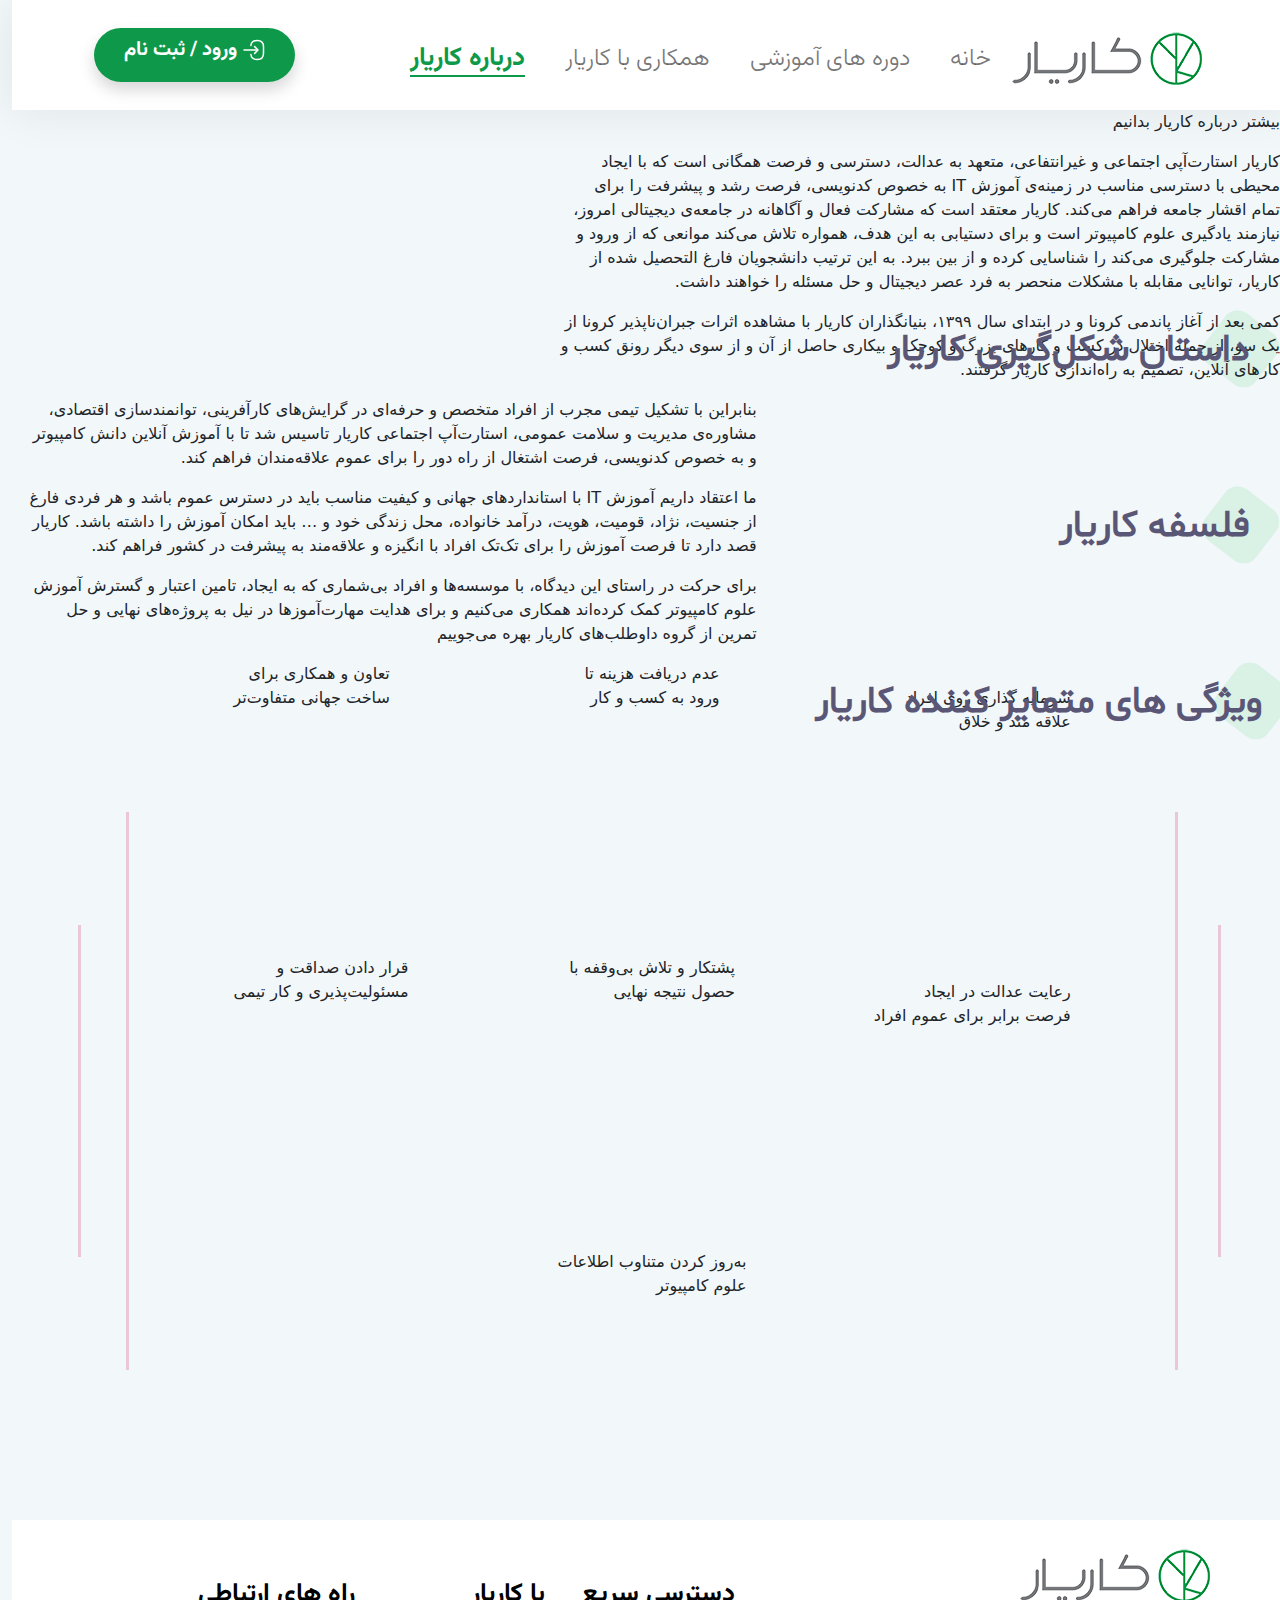
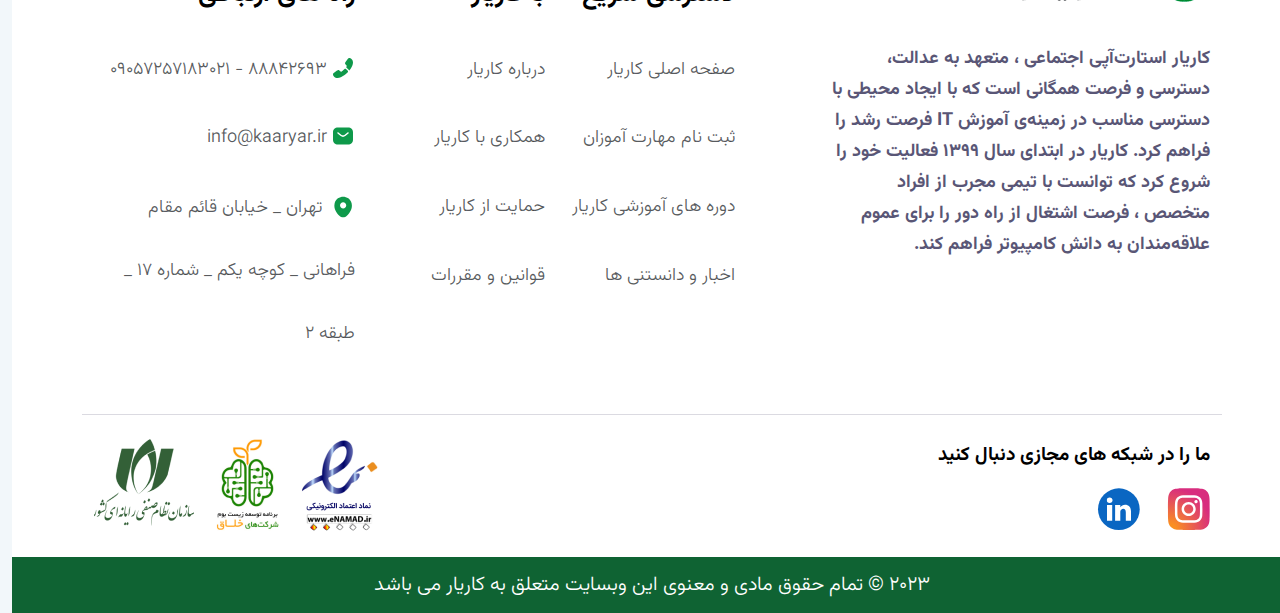
==== about.html @ 120eea83 "Add files via upload" ====
<!DOCTYPE html>
<html lang="fa">
<head>
    <meta charset="UTF-8">
    <meta http-equiv="X-UA-Compatible" content="IE=edge">
    <meta name="viewport" content="width=device-width, initial-scale=1.0">
    <title>مدرسه آنلاین کاریار</title>
    <link rel="shortcut icon" href="picture/logo-small.png" type="image/x-icon">
    <script src="js/bootstrap.bundle.min.js"></script>
    <link href="css/bootstrap.rtl.min.css" rel="stylesheet">
    <link href="css/style.css" rel="stylesheet">
    <link href="css/style3.css" rel="stylesheet">

    <link rel="stylesheet" href="https://fonts.googleapis.com/css?family=Open+Sans:300,400,700">
    <link rel="stylesheet" href="https://maxcdn.bootstrapcdn.com/font-awesome/4.7.0/css/font-awesome.min.css">
    <script src="https://code.jquery.com/jquery-3.5.1.min.js"></script>
    <script src="https://cdn.jsdelivr.net/npm/popper.js@1.16.0/dist/umd/popper.min.js"></script>
    <script src="https://stackpath.bootstrapcdn.com/bootstrap/4.5.0/js/bootstrap.min.js"></script>
</head>
<body>
<div class="container-fluid p-0">  

    <!-- ---------------------------navbar--------------------------- -->
    <div class="container-fluid header p-0 " style="background-color: #ffffff;">
        <div class="  col-12  d-flex justify-content-between NavPS ">
            <div class="col-lg-9 col-md-6 col-sm-5 col-5 d-flex align-items-center mt-lg-2 mt-md-0 "> 
                <nav class="navbar navbar-expand-lg">
                    <div class="container-fluid">
                        <button class="navbar-toggler" type="button" data-bs-toggle="collapse" data-bs-target="#navbarTogglerDemo03" aria-controls="navbarTogglerDemo03" aria-expanded="false" aria-label="Toggle navigation">
                            <span class="navbar-toggler-icon"></span>
                        </button>
                        <a class="navbar-brand" href="#">
                            <img class="headerLogo img-fluid ms-2 d-none d-lg-block" src="picture/logo.png" alt="">
                            <img class="headerLogo img-fluid ms-2 d-block d-lg-none" src="picture/logo-sm.png" alt="">
                        </a>
                        <div class="collapse navbar-collapse" id="navbarToggler">
                            <ul class="navbar-nav me-auto mb-2 mb-lg-0">
                                <li class="nav-item">
                                    <a class="nav-link notActiveHeader" aria-current="page" href="index.html">خانه</a>
                                </li>
                                <li class="nav-item">
                                    <a class="nav-link notActiveHeader" href="course.html">دوره های آموزشی</a>
                                </li>
                                <li class="nav-item">
                                    <a class="nav-link notActiveHeader">همکاری با کاریار</a>
                                </li>
                                <li class="nav-item">
                                    <a class="nav-link activeHeader" href="about.html">درباره کاریار</a>
                                </li>
                            </ul>
                        </div>
                    </div>
                </nav>
            </div>

            <div class="col-lg-3 col-md-5 col-sm-6 col-6 d-flex align-items-center justify-content-end me-0 pe-0 NavPE"> 
                <a href="signIn.html" role="button" class="btn btnGreen rounded-pill">
                    <svg width="24" height="24" viewBox="0 0 24 24" fill="none" xmlns="http://www.w3.org/2000/svg">
                    <path d="M8.89844 7.56023C9.20844 3.96023 11.0584 2.49023 15.1084 2.49023H15.2384C19.7084 2.49023 21.4984 4.28023 21.4984 8.75023V15.2702C21.4984 19.7402 19.7084 21.5302 15.2384 21.5302H15.1084C11.0884 21.5302 9.23844 20.0802 8.90844 16.5402" stroke="#ffffff" stroke-width="1.5" stroke-linecap="round" stroke-linejoin="round"/>
                    <path d="M2 12H14.88" stroke="#ffffff" stroke-width="1.5" stroke-linecap="round" stroke-linejoin="round"/>
                    <path d="M12.6484 8.65039L15.9984 12.0004L12.6484 15.3504" stroke="#ffffff" stroke-width="1.5" stroke-linecap="round" stroke-linejoin="round"/>
                    </svg>
                     ورود / ثبت نام
                </a>
            </div>
        </div>
    </div>
    <!-- ---------------------------navbar--------------------------- -->
    <!-- ------------------------about sectionA------------------------ -->
<div class="container-fluid abuotSectionA">
    <div class="row col-12 justify-content-between">
        <div class="col-md-7 col-sm-12">
            <div class="d-flex abuotSectionATitr">
                <p>بیشتر درباره کاریار بدانیم</p>
                <img class="img-fluid" src="picture/about/star-titr.png" alt="">
            </div>
            <div class="d-flex abuotSectionATxt">
                <p>کاریار استارت‌آپی اجتماعی و غیرانتفاعی، متعهد به عدالت، دسترسی و فرصت همگانی است که با ایجاد محیطی با دسترسی مناسب در زمینه‌ی آموزش IT به خصوص کدنویسی، فرصت رشد و پیشرفت را برای تمام اقشار جامعه فراهم می‌کند. 
                    کاریار معتقد است که مشارکت فعال و آگاهانه در جامعه‌ی دیجیتالی امروز، نیازمند یادگیری علوم کامپیوتر است و برای دستیابی به این هدف، همواره تلاش می‌کند موانعی که از ورود و مشارکت جلوگیری می‌کند را شناسایی کرده و از بین ببرد. به این ترتیب دانشجویان فارغ التحصیل شده از کاریار، توانایی مقابله با مشکلات منحصر به فرد عصر دیجیتال و حل مسئله را خواهند داشت.</p>
            </div>
        </div>
        <div class="col-md-4 col-sm-12 d-flex align-items-center ">
            <div class="d-md-flex d-sm-none align-content-end abuotSectionAImg">            
                <img class=" img-fluid " src="picture/about/section a.png" alt="">
            </div>
            <div class="d-sm-flex d-md-none justify-content-center p-0 m-0  ">            
                <img class="img-fluid abuotSectionAImg" src="picture/about/section a-m.png.png" alt="">
            </div>
        </div>
    </div>
</div>
    <!-- ------------------------sectionA------------------------ -->
    <!-- ------------------------image number------------------------ -->
<div class="container-fluid numberImageHolder">
    <img class="img-fluid  d-none d-md-block numberImage" src="picture/about/number-w.png" alt="">
    <img class="img-fluid  d-sm-block d-md-none numberImage" src="picture/about/number-m.png" alt="">
</div>
    <!-- ------------------------image number------------------------ -->
    <!-- ------------------------story------------------------ -->
<div class="container-fluid  story">
    <div class="col-12 d-flex flex-sm-wrap justify-content-md-between">
        <div class="col-md-7 col-sm-12 ">
            <div class="col-12 row d-flex position-relative courseTitr storyTitrHolder">
                <div class="sectionBTitr  position-absolute col-10">داستان شكل‏‌گیری کاریار</div>
                <div class="position-absolute greenDot">
                    <svg width="78" height="78" viewBox="0 0 78 78" fill="none" xmlns="http://www.w3.org/2000/svg">
                        <rect x="32.8672" y="-6" width="64" height="64" rx="16" transform="rotate(37.7313 32.8672 -6)"
                         fill="#C9EDD8" fill-opacity="0.6"/>
                    </svg>                               
                </div>
            </div>
            <div class="col-12 storyTxtA position-relative">
                <p>کمی بعد از آغاز پاندمی کرونا و در ابتدای سال ۱۳۹۹، بنیانگذاران کاریار با مشاهده اثرات جبران‌ناپذیر کرونا از یک سو، از جمله اختلال در کسب و کارهای بزرگ و کوچک و بیکاری حاصل از آن و از سوی دیگر رونق کسب و کارهای آنلاین‌، تصمیم به راه‌اندازی کاریار گرفتند.</p>
                <div class="d-md-block d-sm-none position-absolute storyArrA"><img  src="picture/about/arr-storyA.png" alt=""></div>
                <div class="d-sm-block d-md-none position-absolute storyArrA">
                    <svg width="26" height="94" viewBox="0 0 26 94" fill="none" xmlns="http://www.w3.org/2000/svg">
                        <path fill-rule="evenodd" clip-rule="evenodd" d="M19.8711 39.8428C19.7294 40.2366 19.5097 40.6174 19.2901 40.9974C18.245 43.0707 17.0649 45.4948 15.3633 47.1547C13.1009 49.3265 10.8401 49.9494 8.73123 49.5984C5.76361 49.1021 3.05549 46.433 1.6473 43.1351C0.234827 39.8645 0.0345139 36.014 1.67694 33.1941C2.78064 31.2581 4.77592 29.7707 7.89809 29.2774C11.4344 28.6982 14.5006 30.1026 17.0127 32.4895C17.9938 33.3912 18.795 34.4171 19.5825 35.5321C20.0162 34.2945 20.4521 33.0443 20.8906 31.7761C22.1836 27.6019 23.0415 23.1361 23.4793 18.793C24.1343 13.0599 23.8115 7.42721 22.4433 1.82044C22.3629 1.30942 22.6847 0.789129 23.1853 0.662169C23.6859 0.535993 24.197 0.853033 24.3557 1.37626C25.7697 7.20255 26.1374 13.0618 25.4475 19.0187C24.9118 23.4747 24.1115 28.0825 22.7208 32.3689C22.1235 34.1412 21.5316 35.8798 20.8645 37.5859C22.3016 40.1855 23.3075 42.9815 23.8259 45.3062C27.0134 60.8142 16.8135 79.4337 7.69947 91.6117C7.39222 92.0397 6.81656 92.1309 6.38556 91.812C5.95468 91.4923 5.88826 90.8913 6.19551 90.4633C15.0083 78.675 25.0264 60.7106 21.9218 45.698C21.5564 43.9325 20.8383 41.8594 19.8711 39.8428ZM18.6806 37.7144C18.3934 38.527 18.0293 39.322 17.5869 40.1023C16.5703 41.9934 15.5774 44.2472 14.0569 45.7735C12.3582 47.4146 10.6687 47.9658 9.10664 47.7058C6.6074 47.289 4.55532 45.0373 3.44859 42.3746C2.26778 39.6732 1.96353 36.4892 3.36765 34.169C4.2427 32.6709 5.77848 31.562 8.16301 31.174C11.1213 30.704 13.6545 31.9266 15.6725 33.8853C16.863 34.9856 17.8587 36.3063 18.6806 37.7144Z" fill="#CACFD9"/>
                        <path fill-rule="evenodd" clip-rule="evenodd" d="M6.73691 91.6106C7.17117 91.3956 7.62681 91.0436 8.08258 90.6909C8.9891 90.0175 9.825 89.2842 10.5202 88.9376C14.7025 86.7876 19.7447 84.2615 24.4277 83.5231C24.9224 83.4345 25.4271 83.7946 25.5053 84.3197C25.5837 84.844 25.2653 85.3448 24.6924 85.4212C20.2531 86.1383 15.4608 88.5993 11.374 90.6512C10.6732 91.0338 9.65431 91.9164 8.74474 92.6094C7.93269 93.1909 7.14236 93.6325 6.40704 93.7228C5.99392 93.8025 5.3143 93.5361 4.9825 92.5819C4.55167 91.2357 4.54508 87.6831 4.51927 87.3353C4.26795 83.8133 3.95301 80.6998 1.31561 78.089C0.972736 77.7189 0.987881 77.1098 1.2889 76.7217C1.66815 76.3458 2.30878 76.3497 2.65154 76.7205C5.63316 79.6928 6.20493 83.2143 6.46019 87.2241C6.42159 87.4713 6.41086 89.5924 6.65531 91.1059C6.70923 91.2737 6.68262 91.4451 6.73691 91.6106Z" fill="#CACFD9"/>
                        </svg>                        
                </div>
            </div>
        </div>
        <div class="col-md-3 col-sm-12">
            <div class="d-flex justify-content-center">
                <img class="img-fluid storyPicA" src="picture/about/story-picA.png" alt="">
            </div>
        </div>
    </div>
    <div class="col-12 d-flex flex-sm-column flex-md-row justify-content-between">
        <div class="col-md-3 d-sm-none d-md-flex align-items-center">
            <div>
                <img class="img-fluid storyImgB" src="picture/about/story-picB.png" alt="">
            </div>
        </div>
        <div class="col-md-7 col-sm-12 d-flex align-items-md-end align-items-sm-start ">
            <div class="col-12 storyTxtB">
                <p>بنابراین با تشکیل تیمی مجرب از افراد متخصص و حرفه‌ای در گرایش‌های کارآفرینی، توانمندسازی اقتصادی، مشاوره‌ی مدیریت و سلامت عمومی، استارت‌آپ اجتماعی کاریار تاسیس شد تا با آموزش آنلاین دانش کامپیوتر و به خصوص کدنویسی، فرصت اشتغال از راه دور را برای عموم علاقه‌مندان فراهم کند.</p>
            </div>
        </div>
        <div class=" col-sm-12 d-sm-flex d-md-none align-items-center justify-content-center">
            <div>
                <img class="img-fluid storyImgB" src="picture/about/story-picB.png" alt="">
            </div>
        </div>
    </div>
</div>


    <!-- ------------------------story------------------------ -->
    <!-- ------------------------philosophy----------------------- -->
    <div class="container-fluid  philosophy">
        <div class="col-12 d-flex">
            <div class="col-12 row d-flex position-relative courseTitr philosophyTitrHolder">
                <div class="sectionBTitr  position-absolute col-10">فلسفه کاریار</div>
                <div class="position-absolute greenDot">
                    <svg width="78" height="78" viewBox="0 0 78 78" fill="none" xmlns="http://www.w3.org/2000/svg">
                        <rect x="32.8672" y="-6" width="64" height="64" rx="16" transform="rotate(37.7313 32.8672 -6)"
                         fill="#C9EDD8" fill-opacity="0.6"/>
                    </svg>                               
                </div>
            </div>
        </div>
        <div class="col-12 d-flex flex-md-row flex-sm-column justify-content-between">
            <div class="col-md-5 d-md-flex d-sm-none align-items-center">
                <div>
                    <img class="img-fluid philosophyImg" src="picture/about/philosophyImg-w.png" alt="">
                </div>
            </div>
            <div class="col-md-7 col-sm-12 d-flex align-items-center ">
                <div class="col-12 philosophyTxt">
                    <p class="philosophyTxt1">ما اعتقاد داریم آموزش IT با استانداردهای جهانی و کیفیت مناسب باید در دسترس عموم باشد و هر فردی فارغ از جنسیت، نژاد، قومیت، هویت، درآمد خانواده، محل زندگی خود و … باید امکان آموزش را داشته باشد.  کاریار قصد دارد تا فرصت آموزش را برای تک‌تک افراد با انگیزه و علاقه‌مند به پیشرفت در کشور فراهم کند. </p>
                    <p class="philosophyTxt2">برای حرکت در راستای این دیدگاه، با موسسه‌ها و افراد بی‌شماری که به ایجاد، تامین اعتبار و گسترش آموزش علوم کامپیوتر کمک کرده‌اند همکاری می‌کنیم و برای هدایت مهارت‌آموزها در نیل به پروژه‌های نهایی و حل تمرین از گروه داوطلب‌های کاریار بهره می‌جوییم</p>                
                </div>
            </div>
            <div class="col-sm-12 d-sm-flex d-md-none justify-content-center">
                <div>
                    <img class="img-fluid philosophyImg" src="picture/about/philosophyImg-m.png" alt="">
                </div>
            </div>
        </div>
    </div>
    <!-- ------------------------philosophy------------------------ -->
    <!-- ------------------------Property ------------------------ -->
    <div class="row d-flex position-relative Property" >
        <div class="col-12 d-flex">
            <div class="col-12 row d-flex position-relative courseTitr storyTitrHolder">
                <div class="sectionBTitr  position-absolute col-10">ویژگی ‌های متمایز‌ کننده کاریار </div>
                <div class="position-absolute greenDot">
                    <svg width="78" height="78" viewBox="0 0 78 78" fill="none" xmlns="http://www.w3.org/2000/svg">
                        <rect x="32.8672" y="-6" width="64" height="64" rx="16" transform="rotate(37.7313 32.8672 -6)"
                         fill="#C9EDD8" fill-opacity="0.6"/>
                    </svg>                               
                </div>
            </div>
        </div>
    </div>
    <div class="container-fluid  Propertytable ">
        <div class="d-flex flex-row justify-content-between">
            <div class=" col-md-1 d-sm-none d-md-flex flex-row justify-content-end align-items-center">
                <img style="padding-left: 40px; " src="picture/course/linesmal.png" alt="">
                <img style="padding-top: 150px; padding-bottom: 150px " src="picture/course/linelarg.png" alt="">
            </div>
            <div class=" col-md-8 col-sm-12 d-flex flex-wrap " >
                <div class="col-md-4 col-sm-6 ">
                    <div class="AdvantagesIcon d-sm-flex d-md-block justify-content-sm-center">
                        <img class="img-fluid" id="Propertyimg1"  src="picture/about/icon 1.png" alt="">
                    </div>
                    <div class="PropertyIconText d-md-flex"><p><span class="colorPink">سرمایه گذاری </span>روی افراد <br> علاقه مند و خلاق</p></div>
                </div>
                <div class="col-md-4 col-sm-6">
                    <div class="AdvantagesIcon d-flex justify-content-md-center justify-content-sm-center ">
                        <img class="img-fluid" id="Propertyimg2" src="picture/about/icon 2.png" alt="">
                    </div>
                    <div class="PropertyIconText d-md-flex justify-content-md-center"><p><span class="colorPink">عدم دریافت هزینه</span> تا<br> ورود به کسب و کار</p></div>
                </div>
                <div class="col-md-4 col-sm-6">
                    <div class="AdvantagesIcon d-flex justify-content-md-end justify-content-sm-center ">
                        <img class="img-fluid" id="Propertyimg3" src="picture/about/icon 3.png" alt="">
                    </div>
                    <div class="PropertyIconText d-md-flex justify-content-md-end"><p>تعاون و همکاری برای<br> ساخت <span class="colorPink">جهانی متفاوت‌تر </span></p></div>
                </div>
                <div class="col-md-4 col-sm-6">
                    <div class="AdvantagesIcon d-flex justify-content-sm-center d-md-block">
                        <img class="img-fluid" id="Propertyimg4"  src="picture/about/icon 4.png" alt="">
                    </div>
                    <div class="PropertyIconText d-md-flex "><p><span class="colorPink">رعايت عدالت</span> در ايجاد<br> فرصت برابر برای عموم افراد</p></div>
                </div>
                <div class="col-md-4 col-sm-6">
                    <div class="AdvantagesIcon d-flex justify-content-center  ">
                        <img class="img-fluid" id="Propertyimg5" src="picture/about/icon 5.png" alt="">
                    </div>
                    <div class="PropertyIconText d-flex justify-content-center "><p><span class="colorPink">پشتکار و تلاش بی‌وقفه</span> با<br> حصول نتیجه نهایی</p></div>
                </div>
                <div class="col-md-4 col-sm-6">
                    <div class="AdvantagesIcon d-flex justify-content-md-end justify-content-sm-center ">
                        <img class="img-fluid"  id="Propertyimg6"  src="picture/about/icon 6.png" alt="">
                    </div>
                    <div class="PropertyIconText d-md-flex justify-content-md-end "><p>قرار دادن<span class="colorPink"> صداقت</span> و<br><span class="colorPink">مسئولیت‌پذیری</span> و <span class="colorPink">کار تیمی</span></p></div>
                </div>   
                <div class="col-md-12 col-sm-12">
                    <div class="AdvantagesIcon d-flex  justify-content-center">
                        <img class="img-fluid" id="Propertyimg7"  src="picture/about/icon 7.png" alt="">
                    </div>
                    <div class="PropertyIconText d-md-flex justify-content-center  " id="PropertyIconText7"><p><span class="colorPink">به‌روز کردن</span> متناوب اطلاعات<br> علوم کامپیوتر </p></div>
                </div>
             
            </div>
            <div class=" col-md-1 d-sm-none d-md-block">
                <img style="padding-top: 150px ;padding-bottom: 150px ; padding-left: 40px;" src="picture/course/linelarg.png" alt="">
                <img src="picture/course/linesmal.png" alt="">  
            </div>
        </div>
    </div>
    <!-- ------------------------Property------------------------ -->
    <!-- ------------------------sectionE داوطلبان کاریار------------------------ -->

    <!-- ------------------------sectionE------------------------ -->
    <!-- ------------------------sectionF رویدادهای کاریار------------------------ -->

    <!-- ------------------------sectionF------------------------ -->
    <!-- ------------------------sectionG اخبار و دانستنی های کاریار------------------------ -->

    <!-- ------------------------sectionG------------------------ -->
    <!-- ------------------------sectionH پرسش های متداول------------------------ -->

    <!-- ------------------------sectionH------------------------ -->
    <!-- ------------------------footer------------------------ -->
    <div class="container-fluid index" style="background-color: #ffffff;" id="footer">
        <footer class="footer P70 " style="background-color: #ffffff;">
            <div class="row topBox">
                <div class="col-md-5 col-sm-12">
                    <div class="footerLogo col-12 mx-0 ps-0">
                        <img src="picture/logo.png" alt="" class="img-fluid">
                    </div>
                    <div class="footerAboutText col-12 mx-0 ps-0">
                        <p>کاریار استارت‌آپی اجتماعی ، متعهد به عدالت، دسترسی و فرصت همگانی است که با ایجاد محیطی با دسترسی مناسب در زمینه‌ی آموزش IT فرصت رشد را فراهم کرد. کاریار در ابتدای سال ۱۳۹۹ فعالیت خود را شروع کرد که توانست با تیمی مجرب از افراد متخصص ، فرصت اشتغال از راه دور را برای عموم علاقه‌مندان به دانش کامپیوتر فراهم کند.</p>
                    </div>
                </div>
                <div class="col-sm-12 d-md-none d-flex footerAccordionBox">
                    <div class="container-fluid col-12 questionBox jus m-0 p-0">
                        <div class="accordion accordion-flush" id="accordionFlushExample2">
                            <div class="accordion-item accordion-item2">
                                <p class="accordion-header">
                                    <button class="accordion-button bgW collapsed" type="button" data-bs-toggle="collapse" data-bs-target="#flush-collapseOne2" aria-expanded="false" aria-controls="flush-collapseOne2">
                                        <p class="titrA">دسترسی سریع</p>
                                    </button>
                                </p>
                                <div id="flush-collapseOne2" class="accordion-collapse collapse" data-bs-parent="#accordionFlushExample2">
                                    <div class="accordion-body bgW">
                                        <div class="col-12 footerLink">  
                                            <ul class="nav flex-column">
                                                <li class="nav-item mt-3"><a href="#" class="nav-link navLink p-0 text-body-secondary">صفحه اصلی کاریار</a></li>
                                                <li class="nav-item mt-3"><a href="#" class="nav-link navLink p-0 text-body-secondary">ثبت نام مهارت آموزان</a></li>
                                                <li class="nav-item mt-3"><a href="#" class="nav-link navLink p-0 text-body-secondary">دوره های آموزشی کاریار</a></li>
                                                <li class="nav-item mt-3"><a href="#" class="nav-link navLink p-0 text-body-secondary">اخبار و دانستنی ها</a></li>
                                            </ul>
                                        </div>
                                    </div>
                                </div>
                            </div>
                            <div class="accordion-item accordion-item2">
                            <p class="accordion-header">
                                <button class="accordion-button bgW collapsed" type="button" data-bs-toggle="collapse" data-bs-target="#flush-collapseTwo2" aria-expanded="false" aria-controls="flush-collapseTwo2">
                                    <p class="titrA">با کاریار</p>                           
                                </button>
                            </p>
                            <div id="flush-collapseTwo2" class="accordion-collapse collapse" data-bs-parent="#accordionFlushExample2">
                                <div class="accordion-body bgW">
                                    <div class="col-12 footerLink d-block">
                                        <ul class="nav flex-column">
                                            <li class="nav-item mt-3"><a href="#" class="nav-link navLink p-0 text-body-secondary">درباره کاریار</a></li>
                                            <li class="nav-item mt-3"><a href="#" class="nav-link navLink p-0 text-body-secondary">همکاری با کاریار </a></li>
                                            <li class="nav-item mt-3"><a href="#" class="nav-link navLink p-0 text-body-secondary">حمایت از کاریار</a></li>
                                            <li class="nav-item mt-3"><a href="#" class="nav-link navLink p-0 text-body-secondary">قوانین و مقررات</a></li>
                                        </ul>
                                    </div>
                                </div>
                            </div>
                        </div>
                        <div class="accordion-item  accordion-item2">
                          <p class="accordion-header">
                            <button class="accordion-button bgW collapsed" type="button" data-bs-toggle="collapse" data-bs-target="#flush-collapseThree2" aria-expanded="false" aria-controls="flush-collapseThree2">
                                <p class="titrA">راه های ارتباطی</p>                            
                            </button>
                          </p>
                          <div id="flush-collapseThree2" class="accordion-collapse collapse" data-bs-parent="#accordionFlushExample2">
                            <div class="accordion-body bgW">
                                <div class="col-12 footerLink d-block">
                                    <ul class="nav flex-column ">
                                        <li class="nav-item  mt-3">
                                            <a href="#" class="nav-link navLink p-0 text-body-secondary d-flex ">
                                                <svg class="me-1" width="24" height="24" viewBox="0 0 24 24" fill="none" xmlns="http://www.w3.org/2000/svg">
                                                <path d="M14.95 12.95L16.8 14.8C17.19 15.19 17.19 15.81 16.81 16.21C16.7 16.32 16.6 16.43 16.49 16.54C15.45 17.57 14.36 18.5 13.22 19.33C12.08 20.15 10.94 20.81 9.81 21.29C8.67 21.76 7.58 22 6.54 22C5.86 22 5.21 21.88 4.61 21.64C4 21.4 3.44 21.02 2.94 20.49C2.31 19.85 2 19.15 2 18.41C2 18.13 2.06 17.85 2.18 17.6C2.3 17.34 2.48 17.11 2.74 16.93L6.01 14.61C6.26 14.43 6.49 14.3 6.71 14.21C6.92 14.12 7.13 14.07 7.32 14.07C7.56 14.07 7.8 14.14 8.03 14.28C8.26 14.41 8.5 14.6 8.74 14.84L9.53 15.6C9.64 15.71 9.77 15.76 9.93 15.76C10.01 15.76 10.08 15.75 10.16 15.73C10.24 15.7 10.3 15.67 10.36 15.65C10.69 15.47 11.12 15.16 11.64 14.72C12.16 14.27 12.69 13.79 13.22 13.27C13.32 13.17 13.42 13.06 13.52 12.96C13.91 12.56 14.55 12.55 14.95 12.95Z" fill="#0E994A"/>
                                                <path d="M18.3291 2.02844C18.6091 2.02844 18.8991 2.07844 19.1791 2.17844C19.2591 2.20844 19.3391 2.23844 19.4191 2.27844C19.7791 2.44844 20.1191 2.66844 20.4391 2.95844C20.9791 3.44844 21.3691 3.98844 21.6191 4.59844C21.6191 4.60844 21.6291 4.61844 21.6291 4.62844C21.8691 5.21844 21.9991 5.85844 21.9991 6.54844C21.9991 7.56844 21.7591 8.65844 21.2691 9.80844C20.7791 10.9584 20.1191 12.1084 19.2891 13.2484C18.9991 13.6384 18.7091 14.0284 18.3991 14.3984L15.1291 11.1284C15.3391 10.8484 15.4991 10.5984 15.6091 10.3884C15.6291 10.3384 15.6591 10.2784 15.6891 10.2084C15.7191 10.1284 15.7291 10.0484 15.7291 9.95844C15.7291 9.78844 15.6691 9.65844 15.5591 9.54844L14.8091 8.78844C14.5591 8.53844 14.3691 8.29844 14.2491 8.06844C14.1091 7.83844 14.0391 7.60844 14.0391 7.35844C14.0391 7.16844 14.0791 6.96844 14.1691 6.74844C14.2591 6.52844 14.3891 6.29844 14.5591 6.04844L16.9091 2.73844C17.0891 2.47844 17.2991 2.29844 17.5491 2.18844C17.7991 2.08844 18.0491 2.02844 18.3291 2.02844Z" fill="#0E994A"/>
                                                </svg>
                                                <p class="footerTextCom">٨٨٨۴۲۶۹۳ - ۰۲۱</p><p class="footerTextCom">۰٩۰۵۷۲۵۷۱۸۳</p>                            
                                            </a>
                                        </li>
                                        <li class="nav-item  mt-3">
                                            <a href="#" class="nav-link navLink p-0 text-body-secondary d-flex ">
                                                <svg class="me-1" width="24" height="24" viewBox="0 0 24 24" fill="none" xmlns="http://www.w3.org/2000/svg">
                                                <path d="M17 3.5H7C4 3.5 2 5 2 8.5V15.5C2 19 4 20.5 7 20.5H17C20 20.5 22 19 22 15.5V8.5C22 5 20 3.5 17 3.5ZM17.47 9.59L14.34 12.09C13.68 12.62 12.84 12.88 12 12.88C11.16 12.88 10.31 12.62 9.66 12.09L6.53 9.59C6.21 9.33 6.16 8.85 6.41 8.53C6.67 8.21 7.14 8.15 7.46 8.41L10.59 10.91C11.35 11.52 12.64 11.52 13.4 10.91L16.53 8.41C16.85 8.15 17.33 8.2 17.58 8.53C17.84 8.85 17.79 9.33 17.47 9.59Z" fill="#0E994A"/>
                                                </svg>                            
                                                <p class="footerTextCom">info@kaaryar.ir</p>                            
                                            </a>
                                        </li>
                                        <li class="nav-item">
                                            <a href="#" class="nav-link navLink p-0 text-body-secondary d-flex ">                        
                                                <p class="footerTextCom text2">
                                                    <svg class="me-1" width="24" height="24" viewBox="0 0 24 24" fill="none" xmlns="http://www.w3.org/2000/svg">
                                                    <path d="M20.6615 8.45C19.6236 3.83 15.6401 1.75 12.1409 1.75C12.1409 1.75 12.1409 1.75 12.131 1.75C8.6417 1.75 4.64827 3.82 3.61038 8.44C2.45386 13.6 5.57744 17.97 8.40447 20.72C9.45225 21.74 10.7966 22.25 12.1409 22.25C13.4852 22.25 14.8295 21.74 15.8674 20.72C18.6945 17.97 21.818 13.61 20.6615 8.45ZM12.1409 13.46C10.421 13.46 9.02721 12.05 9.02721 10.31C9.02721 8.57 10.421 7.16 12.1409 7.16C13.8608 7.16 15.2546 8.57 15.2546 10.31C15.2546 12.05 13.8608 13.46 12.1409 13.46Z" fill="#0E994A"/>
                                                    </svg>
                                                     تهران _ خیابان قائم مقام فراهانی _ کوچه یکم _ شماره ۱۷ _ طبقه ۲
                                                </p>                            
                                            </a>
                                        </li>
                                    </ul>
                                </div> 
                            </div>
                          </div>
                        </div>
                    </div>
                </div>
            </div>  
            <div class="col-2 footerLink d-md-block d-none">
                <p class="titrA">دسترسی سریع</p>
                <ul class="nav flex-column">
                    <li class="nav-item mt-3"><a href="#" class="nav-link navLink p-0 text-body-secondary">صفحه اصلی کاریار</a></li>
                    <li class="nav-item mt-3"><a href="#" class="nav-link navLink p-0 text-body-secondary">ثبت نام مهارت آموزان</a></li>
                    <li class="nav-item mt-3"><a href="#" class="nav-link navLink p-0 text-body-secondary">دوره های آموزشی کاریار</a></li>
                    <li class="nav-item mt-3"><a href="#" class="nav-link navLink p-0 text-body-secondary">اخبار و دانستنی ها</a></li>
                </ul>
            </div>
  
            <div class="col-2 footerLink d-md-block d-none">
                <p class="titrA">با کاریار</p>
                <ul class="nav flex-column">
                    <li class="nav-item mt-3"><a href="#" class="nav-link navLink p-0 text-body-secondary">درباره کاریار</a></li>
                    <li class="nav-item mt-3"><a href="#" class="nav-link navLink p-0 text-body-secondary">همکاری با کاریار </a></li>
                    <li class="nav-item mt-3"><a href="#" class="nav-link navLink p-0 text-body-secondary">حمایت از کاریار</a></li>
                    <li class="nav-item mt-3"><a href="#" class="nav-link navLink p-0 text-body-secondary">قوانین و مقررات</a></li>
                </ul>
            </div>

            <div class="col-3 footerLink d-md-block d-none">
                <p class="titrA">راه های ارتباطی</p>
                <ul class="nav flex-column ">
                    <li class="nav-item  mt-3">
                        <a href="#" class="nav-link navLink p-0 text-body-secondary d-flex ">
                            <svg class="me-1" width="24" height="24" viewBox="0 0 24 24" fill="none" xmlns="http://www.w3.org/2000/svg">
                            <path d="M14.95 12.95L16.8 14.8C17.19 15.19 17.19 15.81 16.81 16.21C16.7 16.32 16.6 16.43 16.49 16.54C15.45 17.57 14.36 18.5 13.22 19.33C12.08 20.15 10.94 20.81 9.81 21.29C8.67 21.76 7.58 22 6.54 22C5.86 22 5.21 21.88 4.61 21.64C4 21.4 3.44 21.02 2.94 20.49C2.31 19.85 2 19.15 2 18.41C2 18.13 2.06 17.85 2.18 17.6C2.3 17.34 2.48 17.11 2.74 16.93L6.01 14.61C6.26 14.43 6.49 14.3 6.71 14.21C6.92 14.12 7.13 14.07 7.32 14.07C7.56 14.07 7.8 14.14 8.03 14.28C8.26 14.41 8.5 14.6 8.74 14.84L9.53 15.6C9.64 15.71 9.77 15.76 9.93 15.76C10.01 15.76 10.08 15.75 10.16 15.73C10.24 15.7 10.3 15.67 10.36 15.65C10.69 15.47 11.12 15.16 11.64 14.72C12.16 14.27 12.69 13.79 13.22 13.27C13.32 13.17 13.42 13.06 13.52 12.96C13.91 12.56 14.55 12.55 14.95 12.95Z" fill="#0E994A"/>
                            <path d="M18.3291 2.02844C18.6091 2.02844 18.8991 2.07844 19.1791 2.17844C19.2591 2.20844 19.3391 2.23844 19.4191 2.27844C19.7791 2.44844 20.1191 2.66844 20.4391 2.95844C20.9791 3.44844 21.3691 3.98844 21.6191 4.59844C21.6191 4.60844 21.6291 4.61844 21.6291 4.62844C21.8691 5.21844 21.9991 5.85844 21.9991 6.54844C21.9991 7.56844 21.7591 8.65844 21.2691 9.80844C20.7791 10.9584 20.1191 12.1084 19.2891 13.2484C18.9991 13.6384 18.7091 14.0284 18.3991 14.3984L15.1291 11.1284C15.3391 10.8484 15.4991 10.5984 15.6091 10.3884C15.6291 10.3384 15.6591 10.2784 15.6891 10.2084C15.7191 10.1284 15.7291 10.0484 15.7291 9.95844C15.7291 9.78844 15.6691 9.65844 15.5591 9.54844L14.8091 8.78844C14.5591 8.53844 14.3691 8.29844 14.2491 8.06844C14.1091 7.83844 14.0391 7.60844 14.0391 7.35844C14.0391 7.16844 14.0791 6.96844 14.1691 6.74844C14.2591 6.52844 14.3891 6.29844 14.5591 6.04844L16.9091 2.73844C17.0891 2.47844 17.2991 2.29844 17.5491 2.18844C17.7991 2.08844 18.0491 2.02844 18.3291 2.02844Z" fill="#0E994A"/>
                            </svg>
                            <p class="footerTextCom">٨٨٨۴۲۶۹۳ - ۰۲۱</p><p class="footerTextCom">۰٩۰۵۷۲۵۷۱۸۳</p>                            
                        </a>
                    </li>
                    <li class="nav-item  mt-3">
                        <a href="#" class="nav-link navLink p-0 text-body-secondary d-flex ">
                            <svg class="me-1" width="24" height="24" viewBox="0 0 24 24" fill="none" xmlns="http://www.w3.org/2000/svg">
                            <path d="M17 3.5H7C4 3.5 2 5 2 8.5V15.5C2 19 4 20.5 7 20.5H17C20 20.5 22 19 22 15.5V8.5C22 5 20 3.5 17 3.5ZM17.47 9.59L14.34 12.09C13.68 12.62 12.84 12.88 12 12.88C11.16 12.88 10.31 12.62 9.66 12.09L6.53 9.59C6.21 9.33 6.16 8.85 6.41 8.53C6.67 8.21 7.14 8.15 7.46 8.41L10.59 10.91C11.35 11.52 12.64 11.52 13.4 10.91L16.53 8.41C16.85 8.15 17.33 8.2 17.58 8.53C17.84 8.85 17.79 9.33 17.47 9.59Z" fill="#0E994A"/>
                            </svg>                            
                            <p class="footerTextCom">info@kaaryar.ir</p>                            
                        </a>
                    </li>
                    <li class="nav-item">
                        <a href="#" class="nav-link navLink p-0 text-body-secondary d-flex ">                        
                            <p class="footerTextCom text2">
                                <svg class="me-1" width="24" height="24" viewBox="0 0 24 24" fill="none" xmlns="http://www.w3.org/2000/svg">
                                <path d="M20.6615 8.45C19.6236 3.83 15.6401 1.75 12.1409 1.75C12.1409 1.75 12.1409 1.75 12.131 1.75C8.6417 1.75 4.64827 3.82 3.61038 8.44C2.45386 13.6 5.57744 17.97 8.40447 20.72C9.45225 21.74 10.7966 22.25 12.1409 22.25C13.4852 22.25 14.8295 21.74 15.8674 20.72C18.6945 17.97 21.818 13.61 20.6615 8.45ZM12.1409 13.46C10.421 13.46 9.02721 12.05 9.02721 10.31C9.02721 8.57 10.421 7.16 12.1409 7.16C13.8608 7.16 15.2546 8.57 15.2546 10.31C15.2546 12.05 13.8608 13.46 12.1409 13.46Z" fill="#0E994A"/>
                                </svg>
                                 تهران _ خیابان قائم مقام فراهانی _ کوچه یکم _ شماره ۱۷ _ طبقه ۲
                            </p>                            
                        </a>
                    </li>
                </ul>
            </div>        
            </div>     
        <div class="d-flex flex-column flex-sm-row justify-content-between footerLinkBox align-items-center">
           <div>
                <div>
                    <p class="footerTextA">ما را در شبکه های مجازی دنبال کنید</p>
                </div>
                <div>
                    <ul class="list-unstyled d-flex">
                        <li class="">
                            <a class="link-body-emphasis" href="https://www.instagram.com/karyar.college/">
                                <svg width="43" height="43" viewBox="0 0 43 43" fill="none" xmlns="http://www.w3.org/2000/svg">
                                    <path d="M11.5429 41.8729C9.06201 41.76 7.71434 41.3472 6.81796 40.9976C5.63023 40.5351 4.78344 39.9846 3.89202 39.0945C3.0006 38.2043 2.44889 37.3575 1.98892 36.1698C1.6393 35.2734 1.22644 33.9257 1.11362 31.4449C0.98964 28.7632 0.964844 27.9585 0.964844 21.1644C0.964844 14.3703 0.992119 13.5669 1.11238 10.8827C1.2252 8.40185 1.64054 7.05666 1.98768 6.15781C2.45013 4.97007 3.00184 4.12329 3.89078 3.23063C4.78096 2.34045 5.62775 1.78749 6.81672 1.32753C7.7131 0.977902 9.06077 0.565047 11.5416 0.452224C14.2246 0.329484 15.0304 0.304688 21.8221 0.304688C28.6162 0.304688 29.4196 0.331963 32.1038 0.452224C34.5846 0.565047 35.9298 0.980381 36.8287 1.32753C38.0164 1.78749 38.8632 2.34045 39.7546 3.23063C40.646 4.12081 41.1953 4.96883 41.6577 6.15657C42.0073 7.05295 42.4202 8.40061 42.533 10.8815C42.6558 13.5656 42.6806 14.369 42.6806 21.1632C42.6806 27.9548 42.6558 28.7607 42.533 31.4449C42.4202 33.9257 42.0049 35.2734 41.6577 36.1698C41.1953 37.3575 40.6448 38.2043 39.7546 39.0945C38.8644 39.9846 38.0164 40.5351 36.8287 40.9976C35.9323 41.3472 34.5846 41.76 32.1038 41.8729C29.4221 41.9956 28.6162 42.0204 21.8221 42.0204C15.0304 42.0204 14.2246 41.9968 11.5429 41.8729Z" fill="url(#paint0_radial_1035_6356)"/>
                                    <path d="M17.0865 21.0153C17.0865 18.4827 19.139 16.4291 21.6716 16.4291C24.2041 16.4291 26.2578 18.4827 26.2578 21.0153C26.2578 23.5479 24.2041 25.6015 21.6716 25.6015C19.139 25.6015 17.0865 23.5479 17.0865 21.0153ZM14.6072 21.0153C14.6072 24.9169 17.7699 28.0796 21.6716 28.0796C25.5732 28.0796 28.7359 24.9169 28.7359 21.0153C28.7359 17.1137 25.5732 13.951 21.6716 13.951C17.7699 13.951 14.6074 17.1135 14.6074 21.0153M27.3647 13.6709C27.3646 13.9974 27.4613 14.3166 27.6426 14.5882C27.8239 14.8598 28.0816 15.0715 28.3833 15.1965C28.6849 15.3216 29.0168 15.3544 29.3371 15.2909C29.6573 15.2273 29.9516 15.0702 30.1825 14.8394C30.4135 14.6086 30.5709 14.3145 30.6347 13.9943C30.6985 13.6741 30.666 13.3421 30.5411 13.0404C30.4163 12.7387 30.2048 12.4808 29.9334 12.2993C29.662 12.1177 29.3428 12.0208 29.0163 12.0207H29.0156C28.578 12.0209 28.1583 12.1948 27.8487 12.5042C27.5392 12.8136 27.3651 13.2332 27.3647 13.6709ZM16.1135 32.2137C14.7722 32.1526 14.0432 31.9292 13.5587 31.7404C12.9164 31.4904 12.4581 31.1925 11.9763 30.7114C11.4944 30.2302 11.1962 29.7723 10.9472 29.13C10.7583 28.6458 10.5349 27.9165 10.4739 26.5752C10.4073 25.1251 10.3939 24.6894 10.3939 21.0155C10.3939 17.3416 10.4084 16.9072 10.4739 15.4558C10.535 14.1145 10.7601 13.3867 10.9472 12.901C11.1973 12.2587 11.4951 11.8004 11.9763 11.3186C12.4574 10.8367 12.9153 10.5385 13.5587 10.2895C14.043 10.1007 14.7722 9.87724 16.1135 9.81627C17.5637 9.74957 17.9993 9.73625 21.6716 9.73625C25.3438 9.73625 25.7799 9.75045 27.2312 9.81649C28.5725 9.87757 29.3004 10.1026 29.7861 10.2897C30.4284 10.5387 30.8867 10.8376 31.3685 11.3188C31.8503 11.8 32.1475 12.2589 32.3976 12.9012C32.5864 13.3855 32.8098 14.1148 32.8708 15.4561C32.9375 16.9074 32.9508 17.3418 32.9508 21.0157C32.9508 24.6897 32.9375 25.1241 32.8708 26.5754C32.8097 27.9167 32.5852 28.6458 32.3976 29.1302C32.1475 29.7726 31.8497 30.2308 31.3685 30.7116C30.8873 31.1923 30.4284 31.4906 29.7861 31.7406C29.3018 31.9295 28.5725 32.1529 27.2312 32.2139C25.7811 32.2806 25.3455 32.2939 21.6716 32.2939C17.9976 32.2939 17.5632 32.2806 16.1135 32.2139M15.9996 7.34113C14.535 7.40782 13.5343 7.64005 12.6603 7.98014C11.7557 8.33134 10.9889 8.8025 10.2232 9.56698C9.45754 10.3315 8.98759 11.0984 8.63639 12.004C8.2963 12.8786 8.06407 13.8788 7.99738 15.3434C7.92958 16.8102 7.91406 17.2792 7.91406 21.0153C7.91406 24.7514 7.92958 25.2204 7.99738 26.6872C8.06407 28.1519 8.2963 29.152 8.63639 30.0266C8.98759 30.9312 9.45765 31.6995 10.2232 32.4636C10.9888 33.2278 11.7546 33.6983 12.6603 34.0505C13.5359 34.3906 14.535 34.6228 15.9996 34.6895C17.4673 34.7562 17.9355 34.7728 21.6716 34.7728C25.4077 34.7728 25.8766 34.7573 27.3435 34.6895C28.8082 34.6228 29.8083 34.3906 30.6828 34.0505C31.5874 33.6983 32.3542 33.2281 33.1199 32.4636C33.8856 31.6992 34.3545 30.9312 34.7067 30.0266C35.0468 29.152 35.2801 28.1518 35.3457 26.6872C35.4124 25.2193 35.4279 24.7514 35.4279 21.0153C35.4279 17.2792 35.4124 16.8102 35.3457 15.3434C35.279 13.8787 35.0468 12.878 34.7067 12.004C34.3545 11.0995 33.8844 10.3327 33.1199 9.56698C32.3554 8.80129 31.5874 8.33134 30.6839 7.98014C29.8083 7.64005 28.8081 7.40672 27.3446 7.34113C25.8775 7.2741 25.4088 7.25781 21.6732 7.25781C17.9377 7.25781 17.4678 7.27333 16.0002 7.34113" fill="white"/>
                                    <defs>
                                    <radialGradient id="paint0_radial_1035_6356" cx="0" cy="0" r="1" gradientUnits="userSpaceOnUse" gradientTransform="translate(3.66464 41.1065) scale(52.9635)">
                                    <stop offset="0.09" stop-color="#FA8F21"/>
                                    <stop offset="0.78" stop-color="#D82D7E"/>
                                    </radialGradient>
                                    </defs>
                                    </svg>                                                                
                            </a>
                        </li>
                        <li style="margin-right: 27px;">
                            <a class="link-body-emphasis" href="https://www.linkedin.com/school/karyar/">
                                <svg width="43" height="43" viewBox="0 0 43 43" fill="none" xmlns="http://www.w3.org/2000/svg">
                                    <rect x="0.996094" y="0.304688" width="41.7157" height="41.7157" rx="20.8579" fill="#0A66C2"/>
                                    <g clip-path="url(#clip0_1035_6355)">
                                    <path d="M9.6875 12.2402C9.6875 11.4573 9.96154 10.8113 10.5096 10.3024C11.0577 9.79351 11.7702 9.53906 12.6471 9.53906C13.5083 9.53906 14.2051 9.78959 14.7375 10.2907C15.2856 10.8074 15.5596 11.4808 15.5596 12.3107C15.5596 13.0623 15.2934 13.6887 14.761 14.1898C14.213 14.7065 13.4926 14.9649 12.6001 14.9649H12.5766C11.7153 14.9649 11.0185 14.7065 10.4861 14.1898C9.9537 13.6731 9.6875 13.0232 9.6875 12.2402ZM9.99285 32.7928V17.1024H15.2073V32.7928H9.99285ZM18.0964 32.7928H23.3109V24.0315C23.3109 23.4834 23.3735 23.0606 23.4988 22.7631C23.718 22.2307 24.0508 21.7805 24.497 21.4125C24.9433 21.0445 25.5031 20.8606 26.1765 20.8606C27.9303 20.8606 28.8072 22.0428 28.8072 24.4073V32.7928H34.0217V23.7966C34.0217 21.4791 33.4736 19.7214 32.3775 18.5234C31.2813 17.3255 29.8329 16.7266 28.0321 16.7266C26.0121 16.7266 24.4383 17.5956 23.3109 19.3338V19.3808H23.2874L23.3109 19.3338V17.1024H18.0964C18.1277 17.6035 18.1434 19.1615 18.1434 21.7766C18.1434 24.3917 18.1277 28.0637 18.0964 32.7928Z" fill="white"/>
                                    </g>
                                    <defs>
                                    <clipPath id="clip0_1035_6355">
                                    <rect x="9.6875" y="8.99414" width="24.3342" height="24.3342" fill="white"/>
                                    </clipPath>
                                    </defs>
                                    </svg>
                                                               
                            </a>
                        </li>
                    </ul>
                </div>
                <div class="d-md-none d-flex">
                    <ul class="list-unstyled d-flex">
                        <li class="ms-0"><a class="link-body-emphasis" href="#"><img src="picture/footer-logo1.png" alt=""></a></li>
                        <li class="ms-3"><a class="link-body-emphasis" href="#"><img src="picture/footer-logo2.png" alt=""></a></li>
                        <li class="ms-3"><a class="link-body-emphasis" href="#"><img src="picture/footer-logo3.png" alt=""></a></li>
                    </ul>
                </div>
            </div>
            <div class="d-md-flex d-none">
                <ul class="list-unstyled d-flex">
                    <li class="ms-3"><a class="link-body-emphasis" href="#"><img src="picture/footer-logo1.png" alt=""></a></li>
                    <li class="ms-3"><a class="link-body-emphasis" href="#"><img src="picture/footer-logo2.png" alt=""></a></li>
                    <li class="ms-3"><a class="link-body-emphasis" href="#"><img src="picture/footer-logo3.png" alt=""></a></li>
                </ul>
            </div>
        </div>
    </footer>
    </div>
    <div class="container-fluid" >
        <div class="row">
            <div class="col-12 d-flex copy align-items-center justify-content-center" >
                <p>۲۰۲۳ &copy; تمام حقوق مادی و معنوی این وبسایت متعلق به کاریار می باشد</p>
            </div>
        </div>
    </div>
</div>
<!-- ------------------------footer------------------------ -->
<script src="js/script.js"></script>
</body>
</html>
---- css/style.css ----
@font-face {
  font-family: vazirmatn;
  font-style: normal;
  src: url(../font/vazirmatn/Vazirmatn-Regular.woff2) format(woff2);
}
@font-face {
  font-family: vazirmatn;
  font-style: normal;
  font-weight: bold;
  src: url(../font/vazirmatn/Vazirmatn-Bold.woff2) format(woff2);
}
@font-face {
  font-family: vazirmatn;
  font-style: normal;
  font-weight: bolder;
  src: url(../font/vazirmatn/Vazirmatn-ExtraBold.woff2) format(woff2);
}
@font-face {
  font-family: vazirmatn;
  font-style: normal;
  font-weight: lighter;
  src: url(../font/vazirmatn/Vazirmatn-Light.woff2) format(woff2);
}

@font-face {
  font-family: shabnam;
  font-style: normal;
  src: url(../font/shabnam/Shabnam-FD.woff2) format(woff2);
}

body{
  direction: rtl;
  margin: 0px;
  padding: 0px;
  border: 0cm;
  background-color: #F2F7FA;
}
a {
  text-decoration: none;
  color: #0e994a;
}
.cardMoveUp {
  transition: 0.3s;
}
.cardMoveUp:hover {
  transform: translate(0, -15px);
  box-shadow: 0px 8px 24px rgba(205, 230, 211, 0.54);
}

@media (min-width: 767px) {
  /* ------------------ index page-------------------------- */
  .header {
    left: 0px;
    top: 0px;
    box-shadow: 0px 1px 47px rgba(0, 0, 0, 0.08);
  }
  .P70 {
    margin-left: 70px;
    margin-right: 70px;
  }
  .NavPS {
    padding-right: 70px;
  }
  .NavPE {
    padding-left: 70px !important;
  }
  .color {
    background-color: rgba(255, 255, 255, 0) !important;
  }
  .activeHeader {
    color: #0e994a !important;
    text-decoration: underline !important;
    text-underline-offset: 10px;
    font-family: vazirmatn !important;
    font-size: 26px !important;
    font-weight: 800 !important;
    line-height: 70px !important;
    letter-spacing: 0em !important;
  }
  .notActiveHeader {
    font-family: "Vazirmatn";
    font-style: normal;
    font-weight: 400;
    font-size: 24px;
    line-height: 70px;
    color: #0000008a;
    height: 56px !important;
  }
  .btnGreen {
    background-color: #0e994a;
    color: #ffffff;
    font-family: Vazirmatn;
    font-size: 20px !important;
    font-weight: 800;
    letter-spacing: 0em;
    box-shadow: 0px 8px 16px 0px #00000029;
    margin: 23px 12px;
    height: 54px !important;
    width: 201px !important;
  }
  .btnGreen:hover {
    color: #ffffff;
    font-family: Vazirmatn;
    font-size: 20px !important;
    font-weight: 800;
    letter-spacing: 0em;
    box-shadow: 0px 8px 16px 0px #00000029;
    margin: 23px 12px;
    height: 54px;
    width: 201px;
    background: #11783d !important;
  }
  #navbarToggler .nav-link {
    padding-inline-start: 0px !important;
    padding-inline-end: 40px !important;
  }
  .navbar-nav .nav-link.active,
  .navbar-nav .nav-link.show {
    color: #0e994a !important;
  }
  .sectionA {
    background-color: #F2F7FA;
    padding-bottom: 40px;
  }
  .iconText {
    font-family: "Vazirmatn";
    font-style: normal;
    font-weight: 400;
    font-size: 16px;
    line-height: 25px;
    color: #595676;
  }
  .titr1sectionA {
    font-family: Shabnam;
    font-style: normal;
    font-weight: 700;
    font-size: 80px;
    margin-top: 109px;
    margin-bottom: 0px;
    padding-bottom: 0px;
    block-size: auto;
    color: #595676;
  }
  .titr2sectionA {
    margin-top: 16px;
    font-family: "Shabnam";
    font-style: normal;
    font-weight: 700;
    font-size: 32px;
    line-height: 44px;
    color: #8d8b9a;
  }
  .text1sectionA {
    font-family: "Vazirmatn";
    font-style: normal;
    font-weight: 400;
    font-size: 21px;
    letter-spacing: 0.01em;
    color: rgba(89, 86, 118, 0.95);
    border-right: solid 8px #0e994a;
    border-radius: 4px;
    margin-top: 40px;
    padding-right: 24px;
  }
  .iconSectionA {
    background-color: #ffffff;
    border-radius: 16px;
    margin-top: 40px;
  }
  .iconSectionAcontrol {
    padding-top: 36px;
  }
  .iconNumber {
    font-family: Vazirmatn;
    font-style: normal;
    font-weight: 800;
    font-size: 28px;
    line-height: 44px;
    color: #595676;
  }
  .spacer {
    margin-right: 20px;
  }
  .sectionABtnG {
    margin-top: 40px;
    margin-bottom: 40px;
    width: 259px;
    height: 56px;
    background: #0e994a;
    border-radius: 32px;
    font-family: "Vazirmatn";
    font-style: normal;
    font-weight: 600;
    font-size: 24px;
    line-height: 38px;
    text-align: center;
    color: #ffffff;
  }
  .sectionABtnG:hover {
    margin-top: 40px;
    margin-bottom: 40px;
    width: 259px;
    height: 56px;
    background: #11783d;
    border-radius: 32px;
    font-family: "Vazirmatn";
    font-style: normal;
    font-weight: 600;
    font-size: 24px;
    line-height: 38px;
    text-align: center;
    color: #ffffff;
  }
  .sectionABtnW {
    width: 259px;
    height: 56px;
    font-family: "Vazirmatn";
    font-style: normal;
    font-weight: 600;
    font-size: 24px;
    line-height: 38px;
    color: #0e994a;
    border: solid 3px #0e994a;
    margin-top: 40px;
    margin-bottom: 40px;
    margin-right: 32px;
  }
  .sectionABtnW:hover {
    width: 259px;
    height: 56px;
    font-family: "Vazirmatn";
    font-style: normal;
    font-weight: 600;
    font-size: 24px;
    line-height: 38px;
    color: #0e994a;
    border: solid 3px #0e994a;
    margin-top: 40px;
    margin-bottom: 40px;
    margin-right: 32px;
    background-color: #ffffff;
  }

  /*---------------------------------------------------------------- slider */
  .slider {
    height: 120px;
    padding-top: 25px;
    filter: drop-shadow(0px 8px 20px rgba(0, 0, 0, 0.05));
  }
  .cardSlider {
    border: none !important;
    /* background-color: none !important; */
  }
  .carousel-control-next,
  .carousel-control-prev {
    width: 3%;
  }
  /* ------------------------slider------------------------  */
  @media (max-width: 767px) {
    .carousel-inner .carousel-item > div {
      display: none;
    }

    .carousel-inner .carousel-item > div:first-child {
      display: block;
    }
  }

  .carousel-inner .carousel-item.active,
  .carousel-inner .carousel-item-next,
  .carousel-inner .carousel-item-prev {
    display: flex;
  }

  @media (min-width: 768px) {
    .carousel-inner .carousel-item-end.active,
    .carousel-inner .carousel-item-next {
      transform: translateX(-16.666666666666666666666666666667%);
    }

    .carousel-inner .carousel-item-start.active,
    .carousel-inner .carousel-item-prev {
      transform: translateX(16.666666666666666666666666666667%);
    }
  }

  .carousel-inner .carousel-item-end,
  .carousel-inner .carousel-item-start {
    transform: translateX(0);
  }
  /* ------------------------end of slider------------------------  */
  .leftArrow {
    top: 0px;
    left: 0px;
  }

  .rightArrow {
    top: 0px;
    right: 0px;
  }

  .arrimage {
    height: 26px;
    width: 12px;
  }

  .border-light {
    border: #ffffff !important;
  }

  .sectionB {
    background-color: #F2F7FA;
    padding-top: 69px;
    padding-bottom: 5px;
  }

  .greenDot {
    z-index: 0 !important;
    top: 00px;
  }

  .sectionBTitr {
    font-family: "Shabnam";
    font-style: normal;
    font-weight: 700;
    font-size: 38px;
    text-align: right;
    color: #595676;
    z-index: 1000 !important;
    right: 30px;
    top: 13px;
  }

  .sectionBText {
    margin-top: 100px;
  }

  .sectionBText p {
    font-family: "Vazirmatn";
    font-style: normal;
    font-weight: 500;
    font-size: 20px;
    line-height: 217.25%;
    color: #595676;
  }

  .bold {
    font-family: "Vazirmatn";
    font-style: normal;
    font-weight: 700 !important;
    font-size: 22px !important;
    color: #000000 !important;
  }

  .logoIcon {
    width: 32px;
    height: 36px;
  }

  .specs {
    margin-top: 100px;
    height: 120px;
  }

  .specs p {
    font-family: "Vazirmatn";
    font-style: normal;
    font-weight: 400;
    font-size: 24px;
    letter-spacing: -0.025em;
    color: #000000;
  }

  .sectionC {
    padding-top: 110px;
    padding-bottom: 10px;
    margin-bottom: 0px;
    background-color: #F2F7FA;
    /* height: 2000px; */
  }

  .cardHolder {
    margin-top: 100px;
  }

  .cardTitle {
    font-family: "Vazirmatn";
    font-style: normal;
    font-weight: 700;
    font-size: 20.5px;
    letter-spacing: -0.025em;
    color: #000000;
  }

  .cardTxt1 {
    font-family: "Vazirmatn";
    font-style: normal;
    font-weight: 400;
    font-size: 15px;
    line-height: 164.25%;
    text-align: justify;
    color: #595676;
  }

  .cardTxtTitr2 {
    font-family: "Vazirmatn";
    font-style: normal;
    font-weight: 700;
    font-size: 16px;
    line-height: 25px;
    text-align: justify;
    color: #c54577;
  }

  .span1 {
    font-family: "Vazirmatn";
    font-style: normal;
    font-weight: 500;
    font-size: 15px;
    line-height: 23px;
    text-align: right;

    color: #595676;
  }

  .span2 {
    font-family: "Vazirmatn";
    font-style: normal;
    font-weight: 600;
    font-size: 15px;
    line-height: 23px;
    text-align: right;

    color: #292d32;
  }

  .span3 {
    font-family: "Vazirmatn";
    font-style: normal;
    font-weight: 600;
    font-size: 15px;
    line-height: 23px;
    text-align: right;
    color: #0e994a;
  }

  .myCard {
    /* height:420px; */
    background-color: #ffffff;
    border-radius: 32px;
    padding-bottom: 20px;
  }

  .arrowButton {
    width: 34px;
    height: 34px;
    background: rgba(98, 190, 120, 0.22);
    border-radius: 17px;
    border: none;
    transition: all 2s;
  }
  .arrowButtonB {
    width: 34px;
    height: 34px;
    background: rgba(98, 190, 120, 0.22);
    border-radius: 17px;
    border: none;
    transition: all 2s;
  }

  .cardTextHolder {
    margin-bottom: 50px;
  }

  .arrowButtonHolder {
    bottom: 20px;
    left: 30px;
    overflow: hidden;
  }

  .arrowButtonHolder:hover .arrowButton {
    width: 148px;
    border-radius: 17px;
    background: #0e994a;
    transition: all 0.2s;
  }
  .arrowButtonHolder:hover .arrowButtonB {
    width: 168px;
    border-radius: 17px;
    background: #0e994a;
    transition: all 0.2s;
  }
  .arrowButtonHolder:hover svg {
    filter: invert(138%) sepia(106%) hue-rotate(140deg) brightness(300%)
      saturate(4);
  }
  .explain {
    display: none;
    overflow: hidden;
    font-family: "Vazirmatn";
    font-style: normal;
    font-weight: 500;
    font-size: 15px;
    line-height: 32;
    text-align: right;
    letter-spacing: -0.03em;
    color: #ffffff;
    padding-right: 16px;
    padding-left: 8px;
    transition: width 0.3s ease 0.6s;
  }

  .arrowButtonHolder:hover .explain {
    display: flex;
    overflow: hidden;
  }

  .sectionD {
    /* padding-top: 100px; */
    background-color: #F2F7FA;
  }

  .sectionE {
    padding-top: 100px;
    background-color: #F2F7FA;
    padding-bottom: 20px;
  }

  .btnSectionE {
    width: 209px;
    height: 56px;
    background: #0e994a;
    border-radius: 30px;
    font-family: "Vazirmatn";
    font-style: normal;
    font-weight: 800;
    font-size: 20px;
    line-height: 31px;
    color: #ffffff;
  }
  .btnSectionE:hover {
    width: 209px;
    height: 56px;
    background: #11783d;
    border-radius: 30px;
    font-family: "Vazirmatn";
    font-style: normal;
    font-weight: 800;
    font-size: 20px;
    line-height: 31px;
    color: #ffffff;
  }

  .davtalabCardHolder {
    padding-top: 100px;
  }

  .davtalabCardData {
    background-color: #ffffff;
    border-radius: 32px;
    padding-bottom: 10px;
  }

  .davtalabCardText {
    font-family: "Vazirmatn";
    font-style: normal;
    font-weight: 500;
    font-size: 18px;
    line-height: 28px;
    text-align: right;
    color: #595676;
  }

  .davtalabCardName {
    font-family: "Vazirmatn";
    font-style: normal;
    font-weight: 800;
    font-size: 24px;
    line-height: 38px;
    text-align: justify;
    color: #000000;
  }

  .davtalabCardSpec {
    font-family: "Vazirmatn";
    font-style: normal;
    font-weight: 400;
    font-size: 17px;
    text-align: right;
    color: #595676;
  }

  .sectionF {
    padding-top: 100px;
    background-color: #F2F7FA;
  }

  .moreLink {
    align-items: center;
    margin-top: 30px;
  }

  .moreLink a {
    font-family: "Vazirmatn";
    font-style: normal;
    font-weight: 400;
    font-size: 24px;
    line-height: 38px;
    text-decoration: none;
    text-align: right;
    color: #000000;
    margin-top: 10px;
  }

  .moreLink img {
    width: 7px;
    height: 16px;
    margin-right: 10px;
    margin-top: 10px;
  }

  .roydadCardHolder {
    padding-top: 100px;
  }

  .roydadCardData {
    background-color: #ffffff;
    border-radius: 32px;
    padding-bottom: 50px;
  }

  .roydadCardText {
    font-family: "Vazirmatn";
    font-style: normal;
    font-weight: 600;
    font-size: 21px;
    line-height: 33px;
    text-align: right;
    color: #000000;
  }

  .roydadCardSpec {
    font-family: "Vazirmatn";
    font-style: normal;
    font-weight: 400;
    font-size: 16px;
    line-height: 25px;
    text-align: right;
    color: #595676;
  }

  .sectionG {
    background-color: #F2F7FA;
    padding-top: 69px;
    padding-bottom: 5px;
  }

  .btnBox {
    padding-top: 100px;
  }

  .sectionGBtn {
    width: 100%;
  }

  .button1 {
    box-sizing: border-box;
    width: 196px;
    height: 55px;
    background: #4f6aa5;
    border: none;
    border-radius: 0px 16px 16px 0px;
    border-color: #4f6aa5;
    font-family: "Vazirmatn";
    font-style: normal;
    font-weight: 700;
    font-size: 24px;
    line-height: 38px;
    color: #ffffff;
  }

  .button2 {
    box-sizing: border-box;
    width: 196px;
    height: 55px;
    border: 3px solid #4f6aa5;
    border-radius: 16px 0px 0px 16px;
    font-family: "Vazirmatn";
    font-style: normal;
    font-weight: 500;
    font-size: 22px;
    line-height: 34px;
    color: #787878;
  }
  .button2:hover {
    box-sizing: border-box;
    width: 196px;
    height: 55px;
    border: 3px solid #4f6aa5;
    border-radius: 16px 0px 0px 16px;
    font-family: "Vazirmatn";
    font-style: normal;
    font-weight: bold;
    font-size: 22px;
    line-height: 34px;
    color: #4f6aa5;
  }

  .akhbarPicBox1 {
    background: linear-gradient(
      180deg,
      rgba(128, 147, 190, 0.55) 0%,
      rgba(128, 147, 190, 0.04) 100%
    );
    border-radius: 16px;
  }

  .akhbarPicBox2 {
    background: linear-gradient(
      180deg,
      rgba(236, 120, 129, 0.74) -0.52%,
      rgba(236, 120, 129, 0.02) 101.55%
    );
    border-radius: 16px;
  }

  .akhbarPicBox3 {
    background: linear-gradient(
      180deg,
      rgba(241, 162, 110, 0.68) 0.52%,
      rgba(241, 162, 110, 0.06) 87.64%
    );
    border-radius: 16px;
  }

  .akhbarPicBox4 {
    background: linear-gradient(
      180deg,
      rgba(126, 195, 228, 0.83) 0%,
      rgba(126, 195, 228, 0.09) 96.59%
    );
    border-radius: 16px;
  }

  .akhbarTitle {
    font-family: "Vazirmatn";
    font-style: normal;
    font-weight: 700;
    font-size: 19px;
    line-height: 30px;
    text-align: justify;
    letter-spacing: -0.015em;
    color: #000000;
  }

  .akhbarTextHolder {
    padding-left: 40px !important;
    padding-right: 20px;
    margin-bottom: 50px;
  }

  .dateBox {
    background: rgba(149, 149, 149, 0.78);
    border-radius: 10px;
    font-family: "Vazirmatn";
    font-style: normal;
    font-weight: 400;
    font-size: 13.3334px;
    line-height: 21px;
    text-align: right;
    color: #ffffff;
    left: 8px;
    bottom: 8px;
    padding: 2px 7px 2px 7px;
  }

  .sectionH {
    background-color: #F2F7FA;
    padding-top: 69px;
  }

  .sectionH .questionBox {
    padding-top: 36px;
  }
  .sectionH .accordion-button {
    background-color: #F2F7FA !important;
    font-family: "Vazirmatn";
    font-style: normal;
    font-weight: 600;
    font-size: 24px;
    line-height: 38px;
    text-align: right;
    color: #000000;
    border: none;
  }
  .sectionH .accordion {
    --bs-accordion-bg: #F2F7FA;
  }
  .sectionH .accordion-body {
    font-family: "Vazirmatn";
    font-style: normal;
    font-weight: 400;
    font-size: 20px;
    line-height: 159.75%;
    color: #595676;
  }
  .sectionH .accordion-button:not(.collapsed) {
    color: #000000;
    border: none;
  }
  .sectionH .accordion-button:focus {
    border: none !important;
  }
  .sectionH .accordion-button:not(.collapsed) {
    color: #000000;
  }
  :focus {
    outline: 0 !important;
    box-shadow: 0 0 0 0 rgba(0, 0, 0, 0) !important;
  }
  .sectionH .accordion-item {
    border-bottom: 2px solid rgba(98, 99, 98, 0.24) !important;
  }
  .questionTextBox {
    border-radius: 32px 32px 0px 0px;
    background-image: url(../picture/bgquestionbox.png);
    background-position: center;
    background-repeat: no-repeat;
    background-size: cover;
    margin-top: 180px;
  }
  .questionTextBoxTitr {
    font-family: "Vazirmatn";
    font-style: normal;
    font-weight: 600;
    font-size: 40px;
    color: #000000;
    margin-top: 16px;
    margin-bottom: 16px;
  }
  .questionTextBoxText {
    font-family: "Vazirmatn";
    font-style: normal;
    font-weight: 400;
    font-size: 24px;
    line-height: 160.75%;
    color: #595676;
  }
  .questionTextBoxBtn {
    padding: 15px 40px;
    margin-bottom: 17px;
    position: absolute;
    width: 283px;
    height: 64px;
    background: #0e994a;
    border-radius: 30px;
    font-family: "Vazirmatn";
    font-style: normal;
    font-weight: 800;
    font-size: 23px;
    line-height: 36px;
    color: #ffffff;
  }
  .questionTextBoxBtn:hover {
    padding: 15px 40px;
    margin-bottom: 17px;
    position: absolute;
    width: 283px;
    height: 64px;
    background: #11783d;
    border-radius: 30px;
    font-family: "Vazirmatn";
    font-style: normal;
    font-weight: 800;
    font-size: 23px;
    line-height: 36px;
    color: #ffffff;
  }
  .questionTextBoxArr {
    right: -40px;
    bottom: 50%;
  }
  .footer {
    background-color: #F2F7FA;
    padding-top: 29px;
  }
  .footerLogo {
    width: 50%;
  }
  .footerAboutText {
    font-family: "Vazirmatn";
    font-weight: 500;
    line-height: 172.75%;
    text-align: right;
    color: #595676;
    font-style: normal;
    font-weight: bold;
    font-size: 18px;
    margin-right: 10px;
    padding-top: 40px;
    padding-left: 15%;
  }
  .footerLink {
    margin-top: 25px !important;
  }
  .titrA {
    font-family: "Vazirmatn";
    font-style: normal;
    font-weight: 700;
    font-size: 26px;
    line-height: 160.75%;
    color: #000000;
    margin-bottom: 24px !important;
  }
  .footer li {
    font-family: "Vazirmatn";
    font-style: normal;
    font-weight: 400;
    font-size: 18px;
    line-height: 160.75%;
    color: #595676;
    margin-bottom: 24px;
  }
  /* .navLink {
    padding: 0px !important;
  } */
  .footerTextCom {
    padding-bottom: 0px;
    margin-bottom: 0px;
  }
  .text2 {
    line-height: 350%;
  }
  .topBox {
    border-bottom: 1.5px solid rgba(89, 86, 118, 0.22);
    padding-bottom: 24px;
  }
  .footerTextA {
    font-family: "Vazirmatn";
    font-style: normal;
    font-weight: 700;
    font-size: 19px;
    line-height: 160.75%;
    text-align: justify;
    color: #000000;
  }
  .footerLinkBox {
    padding-top: 24px;
    padding-bottom: 0px;
    margin-top: 0px;
    margin-bottom: 0px;
  }
  ul.list-unstyled.d-flex {
    margin-bottom: 0px;
  }
  .copy {
    height: 56px;
    background: #0f6333;
  }
  .copy p {
    font-family: "Vazirmatn";
    font-style: normal;
    font-weight: 500;
    font-size: 20px;
    color: #ffffff;
    margin-bottom: 0px !important;
  }
  .commentCard {
    background: #ffffff;
    border-radius: 32px;
    padding: 23px 23px 26px 23px;
  }
  .commentPic {
    width: 55.86px;
    height: 55.86px;
    border-radius: 50%;
  }
  .commentName {
    font-family: "Vazirmatn";
    font-style: normal;
    font-weight: bold;
    font-size: 19px;
    line-height: 30px;
    text-align: right;
    letter-spacing: -0.025em;
    color: #595676;
  }
  .commentSubject {
    font-family: "Vazirmatn";
    font-style: normal;
    font-weight: lighter;
    font-size: 12px;
    line-height: 19px;
    text-align: right;
    color: #595676;
  }
  .comment {
    padding-top: 25px;
    font-family: "Vazirmatn";
    font-style: normal;
    font-weight: 400;
    font-size: 15px;
    line-height: 23px;
    text-align: justify;
    color: #595676;
  }
  .star {
    width: 15px;
    height: 15px;
  }
  /* ------------------end of index page-------------------------- */
  #sign .imageHolder {
    background-image: url(../picture/signinback.png);
    background-color: #0e994a38;
    background-position: center;
    background-repeat: no-repeat;
    background-size: cover;
  }
  .formHolder {
    margin: 0px;
    padding: 0px;
    width: 100%;
  }
  #sign .signupTitrA {
    margin-top: 56px;
  }
  #sign .signupTitrA p {
    font-family: "Shabnam";
    font-style: normal;
    font-weight: bold;
    font-size: 35px;
    line-height: 48px;
    color: #0f6333;
    margin-left: 17px;
  }
  .signupForm {
    margin-top: 48px;
  }
  .formWidth {
    width: 580px;
  }
  .form-label {
    font-family: "Vazirmatn";
    font-style: normal;
    font-weight: 600;
    font-size: 25px;
    line-height: 39px;
    color: #595676;
    margin-bottom: 16px;
  }
  .form-control {
    height: 56px;
    border: 2px solid #999ca6;
    border-radius: 10px;
  }
  ::placeholder {
    font-family: "Vazirmatn" !important;
    font-style: normal !important;
    font-weight: 400 !important;
    font-size: 16px !important;
    line-height: 25px !important;
    color: #8e8c9f !important;
    padding-right: 0px !important;
  }
  input[type="text"] {
    padding-right: 46px !important;
    font-family: "Vazirmatn";
    font-style: normal;
    font-weight: 700;
    font-size: 18px;
    line-height: 28px;
    color: #000000;
  }
  input[type="password"] {
    padding-right: 46px !important;
    font-family: "Vazirmatn";
    font-style: normal;
    font-weight: 700;
    font-size: 18px;
    line-height: 28px;
    color: #000000;
  }
  .form-control:focus {
    border: 3px solid #0e994a;
  }
  .placeholderImageA {
    width: 24px;
    height: 24px;
    top: 69px;
    right: 16px;
  }
  .eye {
    width: 24px;
    height: 24px;
    top: 69px;
    left: 16px;
  }
  .closeeye {
    width: 24px;
    height: 24px;
    top: 69px;
    left: 16px;
    display: none;
  }
  .form-check-input {
    width: 32px !important ;
    height: 32px !important ;
    border: 2.5px solid #595676;
    border-radius: 8px;
    background-color: #ffffff00;
  }
  .form-check-input:checked {
    background-color: #0e994a;
    border-color: #0e994a;
  }
  .form-check-label {
    margin-right: 8px;
    margin-top: 4px;
    font-family: "Vazirmatn";
    font-style: normal;
    font-weight: 500;
    font-size: 20px;
    line-height: 31px;
    color: #63607e;
  }
  #sign #top a {
    font-family: "Vazirmatn";
    font-style: normal;
    font-weight: bold;
    font-size: 19px;
  }
  #sign .bottonA {
    width: 394px;
    height: 56px;
    background: #0e994a;
    border-radius: 10px;
    font-family: "Vazirmatn";
    font-style: normal;
    font-weight: bold;
    font-size: 25px;
    line-height: 22px;
    text-align: center;
    color: #ffffff;
    max-width: 17px 83px;
  }
  #sign .bottonA:hover {
    background: #11783d;
  }
  #sign .bottonA p {
    margin-top: 10px;
  }
  .signuptext1 {
    font-family: "Vazirmatn";
    font-style: normal;
    font-weight: 500;
    font-size: 20px;
    line-height: 31px;
    color: #595676;
    margin: 32px;
  }
  .entranceBtn {
    margin-top: 48px;
  }
  .signuptext2 {
    font-family: "Vazirmatn";
    font-style: normal;
    font-weight: 400;
    font-size: 20px;
    line-height: 31px;
    margin-top: 16px;
  }
  #sign .bottonB {
    width: 394px;
    height: 56px;
    font-family: "Vazirmatn";
    font-style: normal;
    font-weight: bold;
    font-size: 25px;
    line-height: 22px;
    text-align: center;
    color: #0e994a;
    max-width: 17px 83px;
    border: 3px solid #0e994a;
    border-radius: 10px;
    padding: 17px;
  }
  .signArrow1 {
    top: -60px;
    left: -120px;
  }
  .redP {
    margin-top: 65px;
    margin-bottom: 56px;
  }
  .signuptext3 {
    font-family: "Vazirmatn";
    font-style: normal;
    font-weight: 500;
    font-size: 20px;
    line-height: 22px;
    text-align: center;
    color: rgba(211, 75, 128, 0.9);
  }
  .signArrow2 {
    top: 0px;
    right: -10px;
  }
  .signArrow3 {
    top: 0px;
    left: -28px;
  }
  #sign .bottonB:hover {
    background-color: #ffffff;
  }

  /* -----------------------end of signin page------------------- */
}
@media (max-width: 767px) {
  /* ------------------ index page-------------------------- */

  .header {
    width: 100%;
    left: 0px;
    top: 0px;
    box-shadow: 0px 1px 47px rgba(0, 0, 0, 0.08);
  }
  .P70 {
    margin-left: 25px;
    margin-right: 25px;
  }
  .NavPS {
    padding-right: 25px;
  }
  .NavPE {
    padding-left: 25px !important;
  }
  .activeHeader {
    color: #0e994a !important;
    text-decoration: underline;
    font-family: vazirmatn;
    font-size: 26px;
    font-weight: 800;
    line-height: 70px;
    letter-spacing: 0em;
  }

  .notActiveHeader {
    font-family: "Vazirmatn";
    font-style: normal;
    font-weight: 400;
    font-size: 24px;
    line-height: 70px;
    color: #0000008a;
  }
  .btnGreen {
    width: 142.2px !important;
    height: 33.46px !important;
    background-color: #0e994a;
    color: #ffffff;
    font-family: Vazirmatn;
    font-size: 12px !important;
    font-weight: 800;
    letter-spacing: 0em;
    box-shadow: 0px 8px 16px 0px #00000029;
    margin: 23px 12px;
  }
  .btnGreen:hover {
    width: 142.2px !important;
    height: 33.46px !important;
    color: #ffffff;
    font-family: Vazirmatn;
    font-size: 12px !important;
    font-weight: 800;
    letter-spacing: 0em;
    box-shadow: 0px 8px 16px 0px #00000029;
    margin: 23px 12px;
    background: #11783d !important;
  }

  .nav-link {
    padding-inline-start: 0px !important;
    padding-inline-end: 40px !important;
  }

  .sectionA {
    background-color: #F2F7FA;
    padding-bottom: 40px;
  }

  .picsectionA {
    width: 100%;
    padding-left: 102px;
    padding-right: 102px;
  }

  .titr1sectionA {
    font-family: "Shabnam";
    font-style: normal;
    font-weight: bold;
    font-size: 39.9436px;
    line-height: 55px;
    color: #595676;
    margin-top: 40px;
    margin-bottom: 0px;
    padding-bottom: 0px;
    block-size: auto;
  }

  .titr2sectionA {
    font-style: normal;
    font-weight: 700;
    text-align: right;
    margin-top: 16px;
    color: #8d8b9a;
    font-family: "Shabnam";
    font-size: 19.9718px;
    line-height: 27px;
  }

  .text1sectionA {
    border-right: solid 8px #0e994a;
    border-radius: 4px;
    margin-top: 40px;
    padding-right: 24px;
    font-family: "Vazirmatn";
    font-style: normal;
    font-weight: 400;
    font-size: 15px;
    line-height: 176.25%;
    text-align: right;
    letter-spacing: 0.01em;
    color: rgba(89, 86, 118);
  }

  .iconSectionA {
    /* width: 100%; */
    /* height: 87px; */
    background-color: #ffffff;
    border-radius: 16px;
    margin-top: 40px;
  }

  .icon {
    margin-left: 8px;
    margin-right: 16px;
  }

  .iconNumber {
    font-family: "Vazirmatn";
    font-style: normal;
    font-weight: 800;
    font-size: 20px;
    line-height: 31px;
    color: #595676;
  }

  .iconText {
    font-family: "Vazirmatn";
    font-style: normal;
    font-weight: 400;
    font-size: 14px;
    line-height: 22px;
    color: #595676;
  }

  .spacer {
    margin-right: 20px;
  }

  .sectionABtnG {
    margin-top: 40px;
    text-align: center;
    width: 251px;
    height: 50.2px;
    background: #0e994a;
    border-radius: 50.2px;
    font-family: "Vazirmatn";
    font-style: normal;
    font-weight: 600;
    font-size: 21.9625px;
    line-height: 34px;
    color: #ffffff;
  }
  .sectionABtnG:hover {
    margin-top: 40px;
    text-align: center;
    width: 251px;
    height: 50.2px;
    background: #11783d;
    border-radius: 50.2px;
    font-family: "Vazirmatn";
    font-style: normal;
    font-weight: 600;
    font-size: 21.9625px;
    line-height: 34px;
    color: #ffffff;
  }

  .sectionABtnW {
    margin-top: 25px;
    width: 251px;
    height: 50.2px;
    border: 3.1375px solid #0e994a;
    border-radius: 50.2px;
    font-family: "Vazirmatn";
    font-style: normal;
    font-weight: 600;
    font-size: 21.9625px;
    line-height: 34px;
    color: #0e994a;
  }
  .sectionABtnW:hover {
    margin-top: 25px;
    width: 251px;
    height: 50.2px;
    border: 3.1375px solid #0e994a;
    border-radius: 50.2px;
    font-family: "Vazirmatn";
    font-style: normal;
    font-weight: 600;
    font-size: 21.9625px;
    line-height: 34px;
    color: #0e994a;
    background-color: #ffffff;
  }
  .slider {
    height: 120px;
    padding-top: 25px;
    filter: drop-shadow(0px 8px 20px rgba(0, 0, 0, 0.05));
  }

  /* ------------------------slider------------------------  */
  .cardSlider {
    border: none !important;
    background-color: #ffffff00;
  }
  .carousel-control-next,
  .carousel-control-prev {
    width: 3%;
  }

  @media (min-width: 768px) {
    .carousel-inner .carousel-item > div {
      display: none;
    }

    .carousel-inner .carousel-item > div:first-child {
      display: block;
    }
  }

  .carousel-inner .carousel-item.active,
  .carousel-inner .carousel-item-next,
  .carousel-inner .carousel-item-prev {
    display: flex;
  }

  @media (max-width: 767px) {
    .carousel-inner .carousel-item-end.active,
    .carousel-inner .carousel-item-next {
      transform: translateX(-33.666666666666666666666666666667%);
    }

    .carousel-inner .carousel-item-start.active,
    .carousel-inner .carousel-item-prev {
      transform: translateX(33.666666666666666666666666666667%);
    }
  }

  .carousel-inner .carousel-item-end,
  .carousel-inner .carousel-item-start {
    transform: translateX(0);
  }
  /* ------------------------end of slider------------------------  */
  .leftArrow {
    top: 0px;
    left: 0px;
  }

  .rightArrow {
    top: 0px;
    right: 0px;
  }

  .arrimage {
    height: 26px;
    width: 12px;
  }

  .border-light {
    border: #ffffff !important;
  }

  .sectionB {
    background-color: #F2F7FA;
    padding-top: 69px;
    padding-bottom: 5px;
  }

  .greenDot {
    z-index: 0 !important;
    top: 00px;
  }

  .sectionBTitr {
    font-family: "Shabnam";
    font-style: normal;
    font-weight: 700;
    font-size: 29px;
    text-align: right;
    color: #595676;
    z-index: 1000 !important;
    right: 30px;
    top: 13px;
  }

  .sectionBText {
    margin-top: 100px;

    /* or 31px */

    text-align: right;

    color: #d1db0a;
  }

  .sectionBText p {
    font-family: "Vazirmatn";
    font-style: normal;
    font-weight: 500;
    font-size: 17.4006px;
    line-height: 176.75%;
    /* or 21px */

    text-align: right;

    color: #595676;
  }
  .bold p {
    margin: 0px !important;
    padding: 0px !important;
  }
  .bold {
    font-family: "Vazirmatn";
    font-style: normal;
    font-weight: 700 !important;
    font-size: 17px !important;
    color: #000000 !important;
    align-items: center !important;
  }

  .logoIcon {
    width: 32px;
    height: 36px;
  }

  .specs {
    margin-top: 100px;
    height: 120px;
  }

  .specs p {
    font-family: "Vazirmatn";
    font-style: normal;
    font-weight: 400;
    font-size: 18px;
    letter-spacing: -0.025em;
    color: #000000;
  }

  .sectionC {
    padding-top: 110px;
    padding-bottom: 10px;
    margin-bottom: 0px;
    background-color: #F2F7FA;
    /* height: 2000px; */
  }

  .cardHolder {
    margin-top: 100px;
  }

  .cardTitle {
    font-family: "Vazirmatn";
    font-style: normal;
    font-weight: 700;
    font-size: 16.5px;
    letter-spacing: -0.025em;
    color: #000000;
  }

  .cardTxt1 {
    font-family: "Vazirmatn";
    font-style: normal;
    font-weight: 400;
    font-size: 11.5187px;
    line-height: 18px;
    text-align: justify;
    color: #595676;
  }

  .cardTxtTitr2 {
    font-family: "Vazirmatn";
    font-style: normal;
    font-weight: 700;
    font-size: 15px;
    line-height: 25px;
    text-align: justify;
    color: #c54577;
  }

  .span1 {
    font-family: "Vazirmatn";
    font-style: normal;
    font-weight: 400;
    font-size: 12px;
    line-height: 23px;
    text-align: right;

    color: #595676;
  }

  .span2 {
    font-family: "Vazirmatn";
    font-style: normal;
    font-weight: 500;
    font-size: 12px;
    line-height: 23px;
    text-align: right;

    color: #292d32;
  }

  .span3 {
    font-family: "Vazirmatn";
    font-style: normal;
    font-weight: 600;
    font-size: 12px;
    line-height: 23px;
    text-align: right;
    color: #0e994a;
  }

  .myCard {
    /* height:420px; */
    background-color: #ffffff;
    border-radius: 32px;
    padding-bottom: 20px;
    margin-bottom: 50px;
  }

  .arrowButton {
    width: 34px;
    height: 34px;
    background: rgba(98, 190, 120, 0.22);
    border-radius: 50%;
    border: none;
  }

  .cardTextHolder {
    margin-bottom: 50px;
  }

  .arrowButtonHolder {
    bottom: 20px;
    left: 30px;
  }
  .arrowButtonHolder:hover .arrowButton {
    width: 150px;
    border-radius: 17px;
    background: #0e994a;
    transition: all 0.2s;
  }
  .explain {
    display: none;
    overflow: hidden;
    font-family: "Vazirmatn";
    font-style: normal;
    font-weight: 500;
    font-size: 15px;
    line-height: 32;
    text-align: right;
    letter-spacing: -0.03em;
    color: #ffffff;
    padding-right: 16px;
    padding-left: 8px;
    transition: width 0.3s ease 0.6s;
  }
  .arrowButtonB {
    width: 34px;
    height: 34px;
    background: rgba(98, 190, 120, 0.22);
    border-radius: 17px;
    border: none;
    transition: all 2s;
  }
  .arrowButtonHolder:hover .arrowButtonB {
    width: 168px;
    border-radius: 17px;
    background: #0e994a;
    transition: all 0.2s;
  }
  .arrowButtonHolder:hover svg {
    filter: invert(138%) sepia(106%) hue-rotate(140deg) brightness(300%)
      saturate(4);
  }
  .arrowButtonHolder:hover .explain {
    display: flex;
    overflow: hidden;
  }

  .sectionD {
    /* padding-top: 100px; */
    background-color: #F2F7FA;
  }

  .sectionE {
    padding-top: 100px;
    background-color: #F2F7FA;
    padding-bottom: 20px;
  }

  .btnSectionE {
    width: 254.5px;
    height: 65.44px;
    background: #0e994a;
    border-radius: 58.171px;
    font-family: "Vazirmatn";
    font-style: normal;
    font-weight: 600;
    font-size: 29.0855px;
    line-height: 45px;
    color: #ffffff;
  }
  .btnSectionE:hover {
    width: 254.5px;
    height: 65.44px;
    background: #11783d;
    border-radius: 58.171px;
    font-family: "Vazirmatn";
    font-style: normal;
    font-weight: 600;
    font-size: 29.0855px;
    line-height: 45px;
    color: #ffffff;
  }

  .davtalabCardHolder {
    padding-top: 100px;
  }

  .davtalabCard {
    margin-bottom: 90px;
  }

  .davtalabCardData {
    background-color: #ffffff;
    border-radius: 32px;
    padding-bottom: 10px;
  }

  .davtalabCardText {
    font-family: "Vazirmatn";
    font-style: normal;
    font-weight: 500;
    font-size: 18px;
    line-height: 28px;
    text-align: right;
    color: #595676;
  }

  .davtalabCardName {
    font-family: "Vazirmatn";
    font-style: normal;
    font-weight: 800;
    font-size: 24px;
    line-height: 38px;
    text-align: justify;
    color: #000000;
  }

  .davtalabCardSpec {
    font-family: "Vazirmatn";
    font-style: normal;
    font-weight: 400;
    font-size: 17px;
    text-align: right;
    color: #595676;
  }

  .sectionF {
    padding-top: 100px;
    background-color: #F2F7FA;
  }

  .moreLink {
    align-items: center;
    margin-top: 30px;
  }

  .moreLink a {
    font-family: "Vazirmatn";
    font-style: normal;
    font-weight: 400;
    font-size: 24px;
    line-height: 38px;
    text-decoration: none;
    text-align: right;
    color: #000000;
    margin-top: 10px;
  }

  .moreLink img {
    width: 7px;
    height: 16px;
    margin-right: 10px;
    margin-top: 10px;
  }

  roydadCardHolder {
    padding-top: 100px;
  }

  .roydadCard {
    margin-bottom: 50px;
  }

  .roydadCardData {
    background-color: #ffffff;
    border-radius: 32px;
    padding-bottom: 50px;
  }

  .roydadCardText {
    font-family: "Vazirmatn";
    font-style: normal;
    font-weight: 600;
    font-size: 21px;
    line-height: 33px;
    text-align: right;
    color: #000000;
  }

  .roydadCardSpec {
    font-family: "Vazirmatn";
    font-style: normal;
    font-weight: 400;
    font-size: 16px;
    line-height: 25px;
    text-align: right;
    color: #595676;
  }

  .sectionG {
    background-color: #F2F7FA;
    padding-top: 69px;
    padding-bottom: 5px;
  }

  .btnBox {
    padding-top: 100px;
  }

  .sectionGBtn {
    width: 100%;
  }

  .button1 {
    height: 52.49px;
    width: 50%;
    background: #4f6aa5;
    border-radius: 0px 18.84px 18.84px 0px;
    font-family: "Vazirmatn";
    font-style: normal;
    font-weight: 700;
    font-size: 20.1779px;
    line-height: 32px;
    color: #ffffff;
  }

  .button2 {
    box-sizing: border-box;
    width: 50%;
    height: 52.49px;
    border: 3.53249px solid rgba(79, 106, 165, 0.81);
    border-radius: 18.84px 0px 0px 18.84px;
    font-family: "Vazirmatn";
    font-style: normal;
    font-weight: 500;
    font-size: 20.1779px;
    line-height: 32px;
    color: #787878;
  }
  .button2:hover {
    box-sizing: border-box;
    width: 50%;
    height: 52.49px;
    border: 3.53249px solid rgba(79, 106, 165, 0.81);
    border-radius: 18.84px 0px 0px 18.84px;
    font-family: "Vazirmatn";
    font-style: normal;
    font-weight: bold;
    font-size: 20.1779px;
    line-height: 32px;
    color: #4f6aa5;
  }

  .akhbarPicBox1 {
    background: linear-gradient(
      180deg,
      rgba(128, 147, 190, 0.55) 0%,
      rgba(128, 147, 190, 0.04) 100%
    );
    border-radius: 16px;
  }

  .akhbarPicBox2 {
    background: linear-gradient(
      180deg,
      rgba(236, 120, 129, 0.74) -0.52%,
      rgba(236, 120, 129, 0.02) 101.55%
    );
    border-radius: 16px;
  }

  .akhbarPicBox3 {
    background: linear-gradient(
      180deg,
      rgba(241, 162, 110, 0.68) 0.52%,
      rgba(241, 162, 110, 0.06) 87.64%
    );
    border-radius: 16px;
  }

  .akhbarPicBox4 {
    background: linear-gradient(
      180deg,
      rgba(126, 195, 228, 0.83) 0%,
      rgba(126, 195, 228, 0.09) 96.59%
    );
    border-radius: 16px;
  }

  .akhbarTitle {
    font-family: "Vazirmatn";
    font-style: normal;
    font-weight: 700;
    font-size: 15.6325px;
    line-height: 30px;
    text-align: justify;
    letter-spacing: -0.015em;
    color: #000000;
  }

  .akhbarTextHolder {
    padding-left: 40px !important;
    padding-right: 20px;
    margin-bottom: 50px;
  }

  .dateBox {
    background: rgba(149, 149, 149, 0.78);
    border-radius: 10px;
    font-family: "Vazirmatn";
    font-style: normal;
    font-weight: 400;
    font-size: 11.3334px;
    line-height: 21px;
    text-align: right;
    color: #ffffff;
    left: 8px;
    bottom: 8px;
    padding: 2px 7px 2px 7px;
  }

  .sectionH {
    background-color: #F2F7FA;
    padding-top: 69px;
  }

  .questionBox {
    padding-top: 36px;
  }
  .bgG {
    background-color: #F2F7FA !important;
  }
  .bgW {
    background-color: #ffffff !important;
  }

  .sectionH .accordion-button {
    font-family: "Vazirmatn";
    font-style: normal;
    font-weight: bold;
    font-size: 21px;
    line-height: 33px;
    text-align: right;
    color: #000000;
    border: none;
  }
  .sectionH .accordion {
    --bs-accordion-bg: #F2F7FA;
  }
  .sectionH .accordion-body {
    font-family: "Vazirmatn";
    font-style: normal;
    font-weight: 400;
    font-size: 20px;
    line-height: 159.75%;
    color: #595676;
    font-family: "Vazirmatn";
    font-style: normal;
    font-weight: 400;
    font-size: 19.5101px;
    line-height: 159.75%;
    text-align: right;
    color: #595676;
  }
  .sectionH .accordion-button:not(.collapsed) {
    color: #000000;
    border: none;
  }
  .sectionH .accordion-button:focus {
    border: none !important;
  }
  .sectionH .accordion-button:not(.collapsed) {
    color: #000000;
  }
  :focus {
    outline: 0 !important;
    box-shadow: 0 0 0 0 rgba(0, 0, 0, 0) !important;
  }
  .sectionH .accordion-item {
    border-bottom: 2px solid rgba(98, 99, 98, 0.24) !important;
  }
  .sectionH .accordion-item2 {
    border-bottom: none !important;
  }
  .questionTextBox {
    border-radius: 32px 32px 0px 0px;
    background-image: url(../picture/bgquestionbox.png);
    background-position: center;
    background-repeat: no-repeat;
    background-size: cover;
    margin-top: 180px;
  }
  .questionPic {
    padding-left: 124px;
    padding-right: 128px;
  }
  .questionTextBoxTitr {
    font-family: "Vazirmatn";
    font-style: normal;
    font-weight: 600;
    font-size: 28px;
    color: #000000;
    margin: 25px 30px;
  }
  .questionTextBoxText {
    font-family: "Vazirmatn";
    font-style: normal;
    font-weight: 400;
    font-size: 19px;
    line-height: 160.75%;
    color: #595676;
    margin-right: 56px;
    margin-left: 56px;
    margin-bottom: 16px;
  }
  .questionTextBoxBtn {
    padding: 10px 29px;
    margin-bottom: 17px;
    width: 271.15px;
    height: 59.36px;
    background: #0e994a;
    border-radius: 48.1335px;
    font-family: "Vazirmatn";
    font-style: normal;
    font-weight: 800;
    font-size: 24.0668px;
    line-height: 38px;
    color: #ffffff;
  }
  .questionTextBoxBtn:hover {
    padding: 10px 29px;
    margin-bottom: 17px;
    width: 271.15px;
    height: 59.36px;
    background: #11783d;
    border-radius: 48.1335px;
    font-family: "Vazirmatn";
    font-style: normal;
    font-weight: 800;
    font-size: 24.0668px;
    line-height: 38px;
    color: #ffffff;
  }
  .questionTextBoxArr {
    right: -40px;
    bottom: 50%;
  }
  .footer {
    background-color: #F2F7FA;
    padding-top: 29px;
  }
  .footerLogo {
    width: 50%;
  }
  .footerAboutText {
    font-family: "Vazirmatn";
    font-weight: 500;
    line-height: 172.75%;
    text-align: right;
    color: #595676;
    padding-left: 24px;
    padding-top: 40px;
    font-style: normal;
    font-weight: bold;
    font-size: 18px;
  }
  .footerLink {
    margin-top: 25px !important;
  }
  .titrA {
    font-family: "Vazirmatn";
    font-style: normal;
    font-weight: 700;
    font-size: 26px;
    line-height: 160.75%;
    color: #000000;
    margin-bottom: 24px !important;
  }
  /* .footer li {
    font-family: "Vazirmatn";
    font-style: normal;
    font-weight: 400;
    font-size: 18px;
    line-height: 160.75%;
    color: #595676;
    margin-bottom: 24px;
  } */
  #footer .accordion {
    --bs-accordion-bg: #ffffff;
  }
  #footer .accordion-button {
    font-family: "Vazirmatn";
    font-style: normal;
    font-weight: 700;
    font-size: 24.1426px;
    line-height: 160.75%;
    color: #000000;
  }
  #footer .accordion-body {
    font-family: "Vazirmatn";
    font-style: normal;
    font-weight: 400 !important;
    font-size: 22.4623px !important;
    line-height: 177.75% !important;
    text-align: right !important;
    color: #595676;
  }

  .footerTextCom {
    padding-bottom: 0px;
    margin-bottom: 0px;
  }
  .text2 {
    line-height: 350%;
  }
  .topBox {
    border-bottom: none;
    padding-bottom: 24px;
  }
  .footerTextA {
    font-family: "Vazirmatn";
    font-style: normal;
    font-weight: 700;
    font-size: 19px;
    line-height: 160.75%;
    text-align: justify;
    color: #000000;
  }
  .footerLinkBox {
    padding-top: 24px;
    padding-bottom: 0px;
    margin-top: 0px;
    margin-bottom: 0px;
  }
  ul.list-unstyled.d-flex {
    margin-bottom: 0px;
  }
  .copy {
    height: 56px;
    background: #0f6333;
  }
  .copy p {
    font-family: "Vazirmatn";
    font-style: normal;
    font-weight: 500;
    font-size: 16px;
    color: #ffffff;
    margin-bottom: 0px !important;
  }
  .footerAccordionBox {
    border-bottom: 1px solid rgba(98, 99, 98, 0.24) !important;
  }
  .commentCard {
    background: #ffffff;
    border-radius: 32px;
    padding: 23px 23px 26px 23px;
  }
  .commentPic {
    width: 55.86px;
    height: 55.86px;
    border-radius: 50%;
  }
  .commentName {
    font-family: "Vazirmatn";
    font-style: normal;
    font-weight: bold;
    font-size: 19px;
    line-height: 30px;
    text-align: right;
    letter-spacing: -0.025em;
    color: #595676;
  }
  .commentSubject {
    font-family: "Vazirmatn";
    font-style: normal;
    font-weight: lighter;
    font-size: 13px;
    line-height: 19px;
    text-align: right;
    color: #595676;
  }
  .comment {
    padding-top: 25px;
    font-family: "Vazirmatn";
    font-style: normal;
    font-weight: 400;
    font-size: 16px;
    line-height: 23px;
    text-align: justify;
    color: #595676;
  }
  .star {
    width: 15px;
    height: 15px;
  }
  /* ------------------end of index page-------------------------- */
  /* ------------------end of index page-------------------------- */

  #sign .imageHolder {
    background-image: url(../picture/signinback.png);
    background-color: #0e994a38;
    background-position: center;
    background-repeat: no-repeat;
    background-size: cover;
  }
  .bgImageSignup {
    background-image: url(../picture/pattern.png);
    background-color: #0e994a38;
    background-position: center;
    background-repeat: no-repeat;
    background-size: cover;
  }
  .formHolder {
    margin-top: 128px;
    width: 70%;
    background: #f2f7fa;
    border-radius: 13.575px;
    margin-bottom: 200px;
  }
  #sign .signupTitrA {
    margin-top: 32px;
  }
  #sign .signupTitrA svg {
    width: 24px;
    height: 24px;
  }
  #sign .signupTitrA p {
    font-family: "Shabnam";
    font-style: normal;
    font-weight: 700;
    font-size: 22.1498px;
    line-height: 30px;
    color: #0f6333;
  }
  .signupForm {
    margin-top: 48px;
  }
  .formWidth {
    width: 345px;
  }
  .form-label {
    font-family: "Vazirmatn";
    font-style: normal;
    font-weight: 600;
    font-size: 19.0049px;
    line-height: 30px;
    color: #595676;
    margin-bottom: 16px;
  }
  .form-control {
    height: 56px;
    border: 2px solid #999ca6;
    border-radius: 10px;
  }
  ::placeholder {
    font-family: "Vazirmatn";
    font-style: normal;
    font-weight: 400;
    font-size: 12.2175px;
    line-height: 19px;
    color: #8e8c9f;
  }
  input[type="text"] {
    padding-right: 46px !important;
    font-family: "Vazirmatn";
    font-style: normal;
    font-weight: 700;
    font-size: 16px;
    line-height: 28px;
    color: #000000;
  }
  input[type="password"] {
    padding-right: 46px !important;
    font-family: "Vazirmatn";
    font-style: normal;
    font-weight: 700;
    font-size: 16px;
    line-height: 28px;
    color: #000000;
  }
  .form-control:focus {
    border: 3px solid #0e994a;
  }
  .placeholderImageA {
    width: 24px;
    height: 24px;
    top: 59px;
    right: 16px;
  }
  .eye {
    width: 24px;
    height: 24px;
    top: 59px;
    left: 16px;
  }
  .closeeye {
    width: 24px;
    height: 24px;
    top: 59px;
    left: 16px;
    display: none;
  }
  .form-check-input {
    width: 21.72px !important ;
    height: 21.72px !important ;
    border: 1.3575px solid #595676;
    border-radius: 5.42998px;
    background-color: #ffffff00;
  }
  .form-check-input:checked {
    background-color: #0e994a;
    border-color: #0e994a;
  }
  .form-check-label {
    margin-right: 8px;
    margin-top: 4px;
    font-family: "Vazirmatn";
    font-style: normal;
    font-weight: 500;
    font-size: 13.575px;
    line-height: 21px;
    color: #63607e;
  }
  #sign a {
    font-family: "Vazirmatn";
    font-style: normal;
    font-weight: bold;
    font-size: 13.575px;
    line-height: 21px;
    color: #000000;
  }
  #sign .bottonA {
    width: 255px;
    height: 41px;
    background: #0e994a;
    border-radius: 6.5px;
    font-family: "Vazirmatn";
    font-style: normal;
    font-weight: 700;
    font-size: 16.4031px;
    line-height: 14px;
    text-align: center;
    color: #ffffff;
    padding: 13px 52px;
  }
  #sign .bottonA:hover {
    background: #11783d;
  }
  #sign .bottonA p {
    margin-top: 0px;
  }
  .signuptext1 {
    font-family: "Vazirmatn";
    font-style: normal;
    font-weight: 500;
    font-size: 15px;
    line-height: 23px;
    color: #595676;
    margin-top: 28px;
    margin-left: 28px;
    margin-right: 28px;
    margin-bottom: 21.8px;
  }
  #sign .line img {
    max-width: 140px;
  }
  .signuptext2 {
    font-family: "Vazirmatn";
    font-style: normal;
    font-weight: 400;
    font-size: 13.575px;
    line-height: 21px;
    color: #595676;
    margin-bottom: 46px;
  }
  #sign .bottonB {
    width: 255px;
    height: 41px;
    border: 1.69687px solid #0e994a;
    border-radius: 6.56123px;
    color: #0e994a;
    border: 3px solid #0e994a;
    border-radius: 10px;
    font-family: "Vazirmatn";
    font-style: normal;
    font-weight: 700;
    font-size: 16.4031px;
    line-height: 14px;
    text-align: center;
  }
  #sign .bottonB p {
    /* margin: 13px; */
    padding: 5px;
    margin: auto;
  }
  .signArrow1 {
    width: 68px;
    height: 68px;
    top: -42.5px;
    left: -70px;
  }
  .redP {
    margin-top: 60px;
    margin-bottom: 50px;
  }
  .signuptext3 {
    font-family: "Vazirmatn";
    font-style: normal;
    font-weight: 500;
    font-size: 12.2175px;
    line-height: 30px;
    text-align: center;
    color: rgba(211, 75, 128, 0.9);
    margin: 0px;
    padding: 0px;
  }
  .signArrow2 {
    top: 0px;
    right: -10px;
  }
  .signArrow3 {
    top: 0px;
    left: -28px;
  }
  #sign .bottonB:hover {
    background-color: #ffffff;
  }
  /* -----------------------end of signin page------------------- */
}
/* -------------------------------------- */
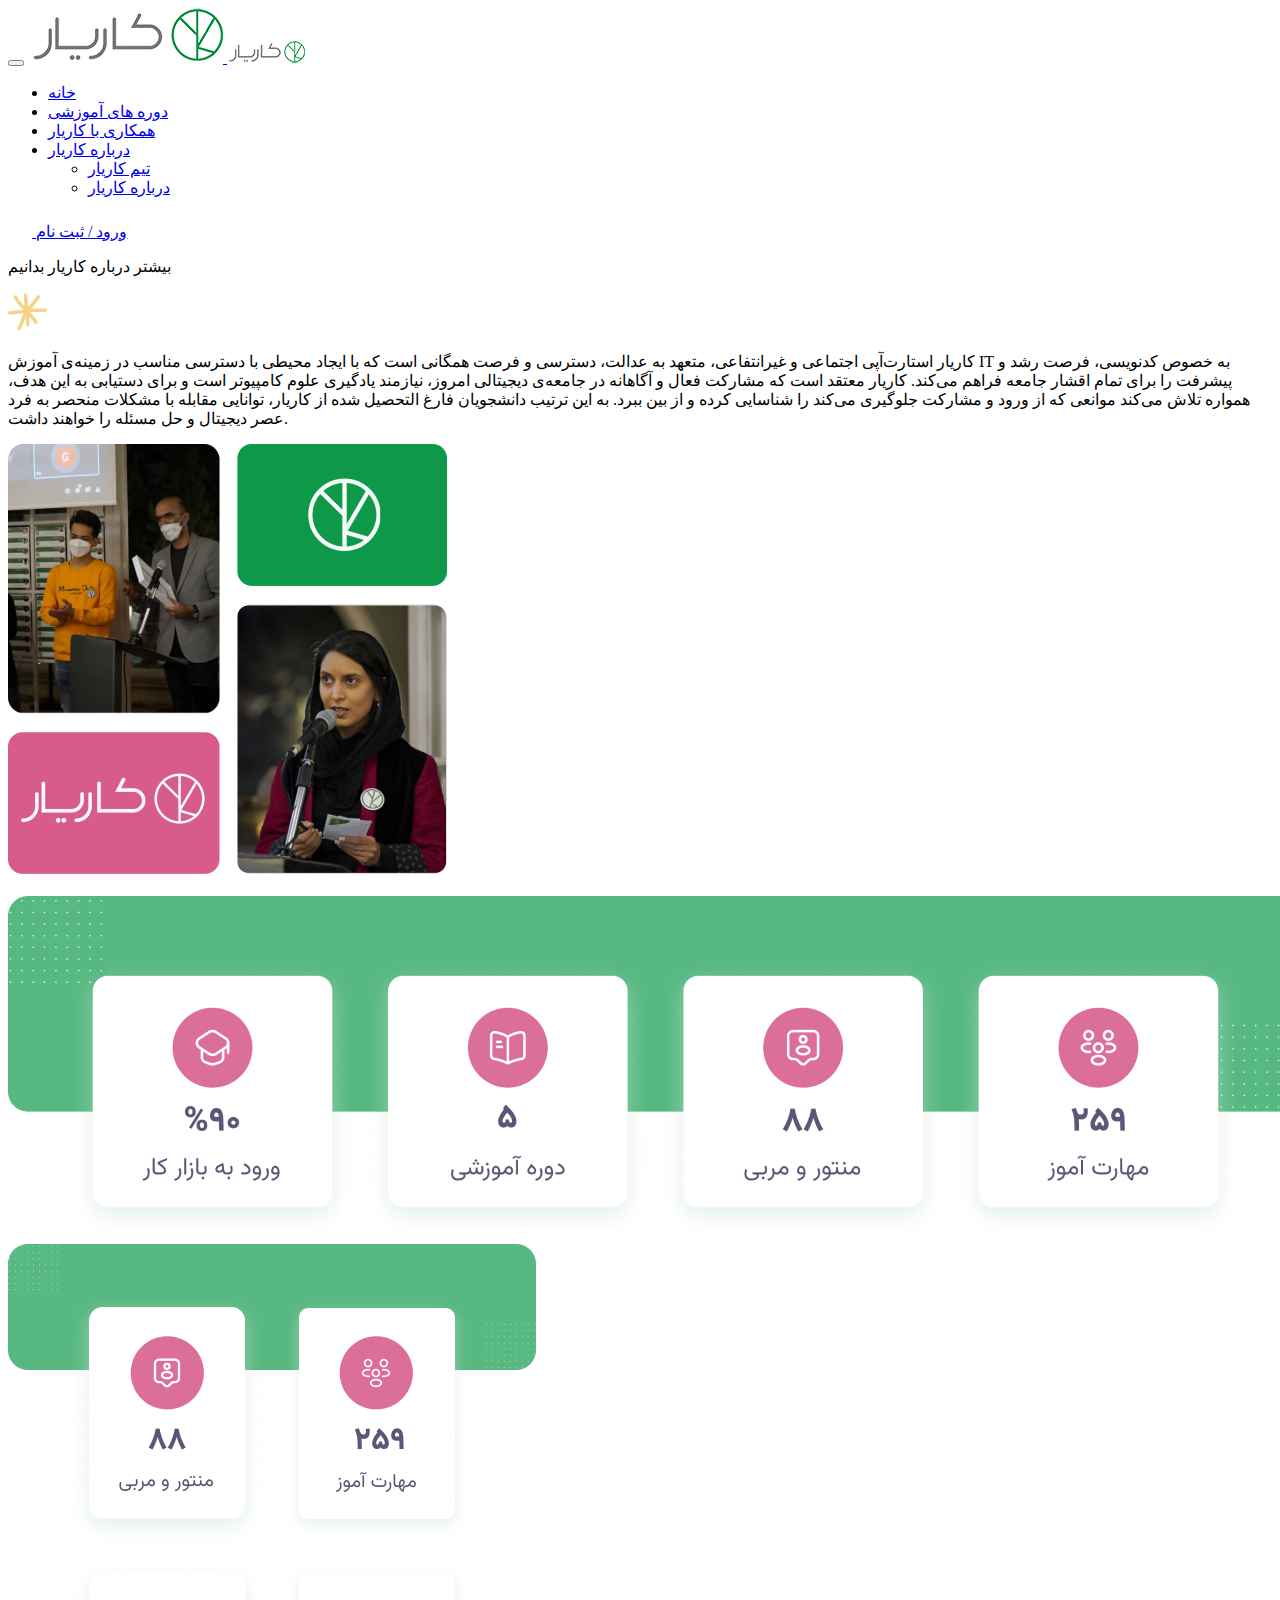
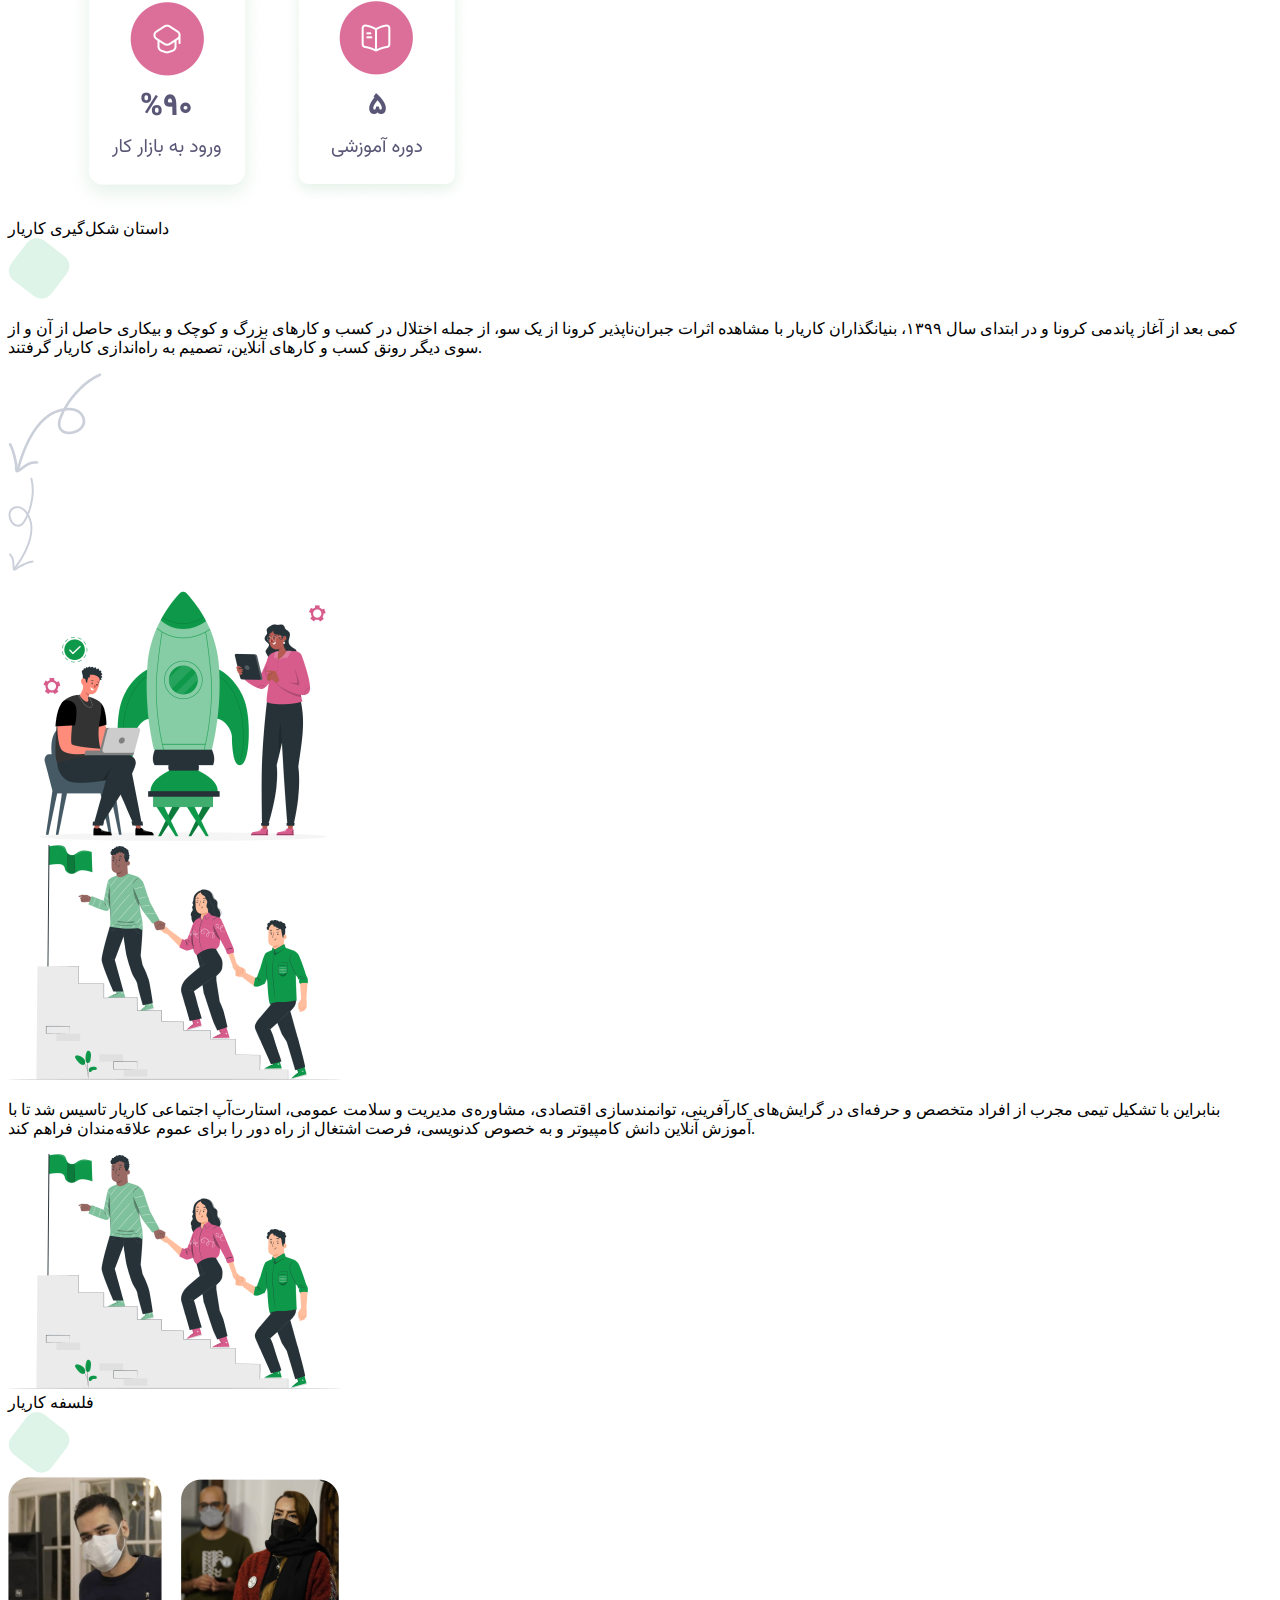
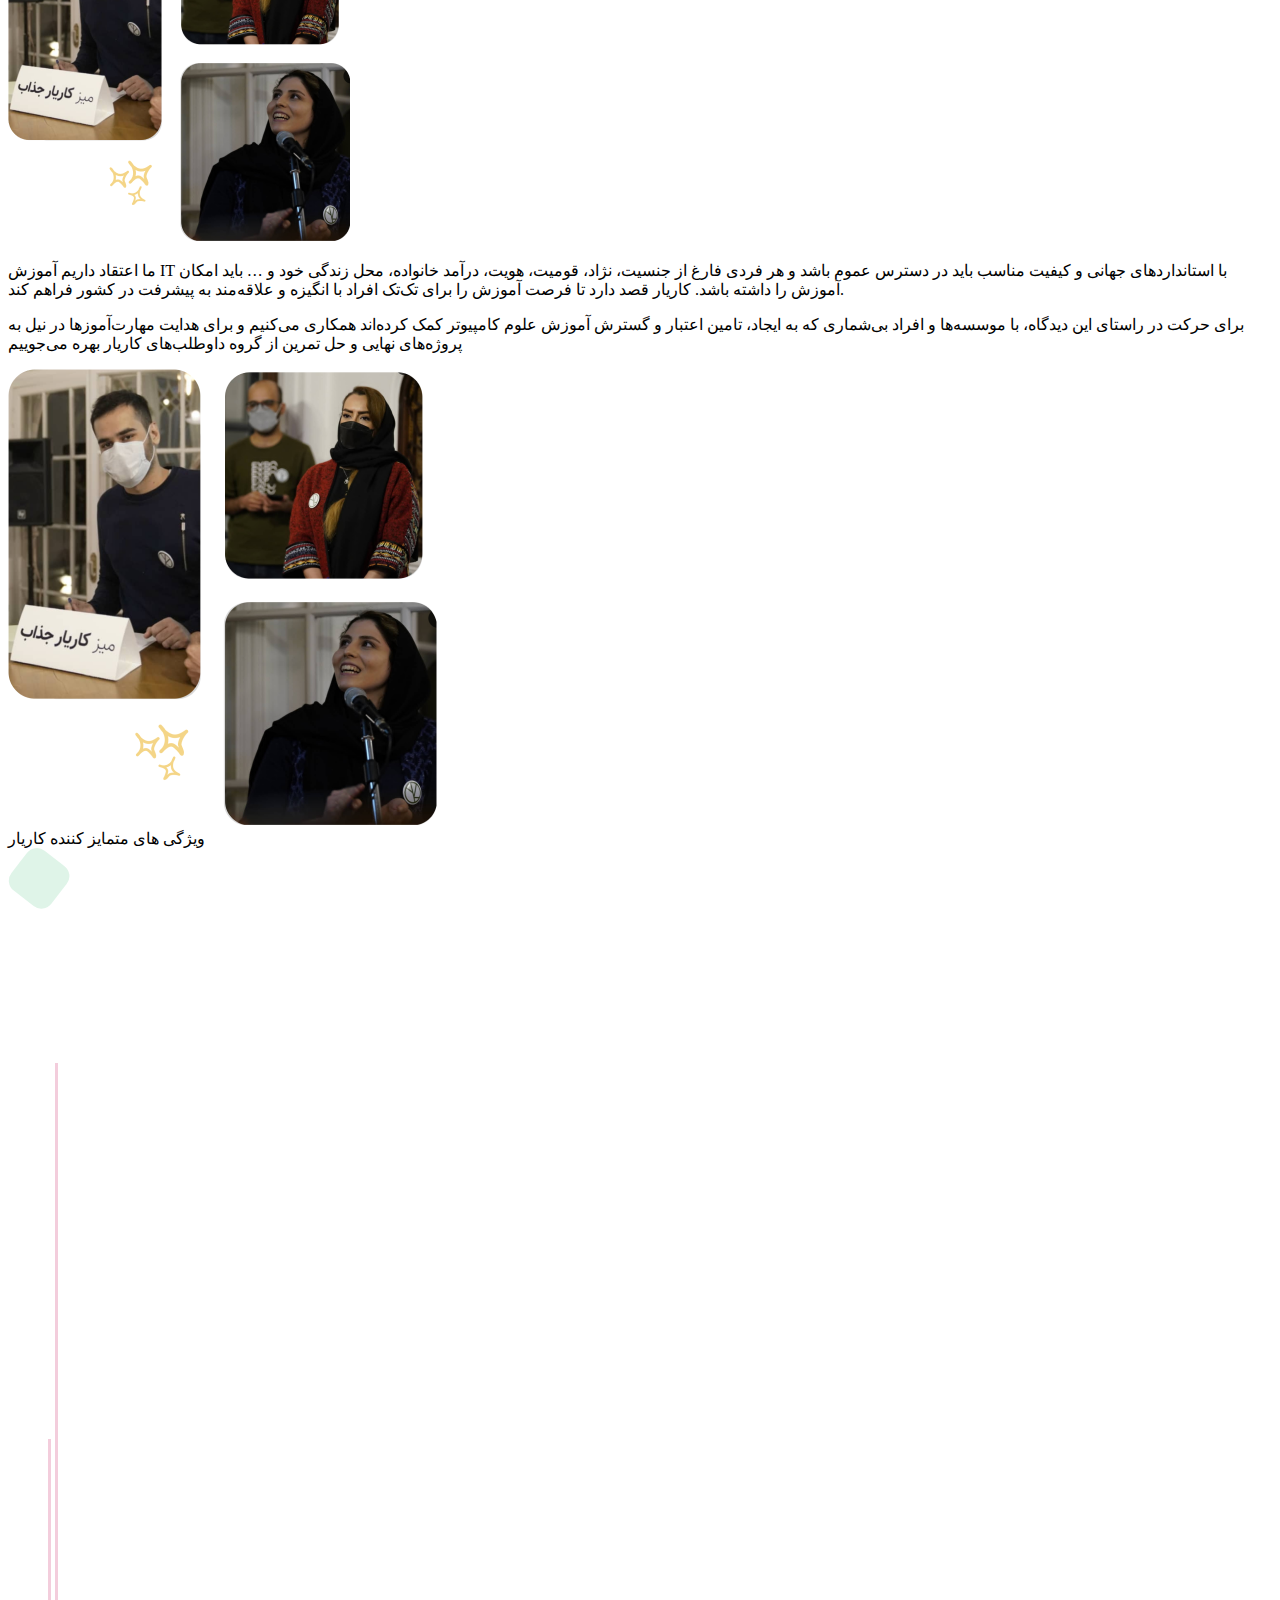
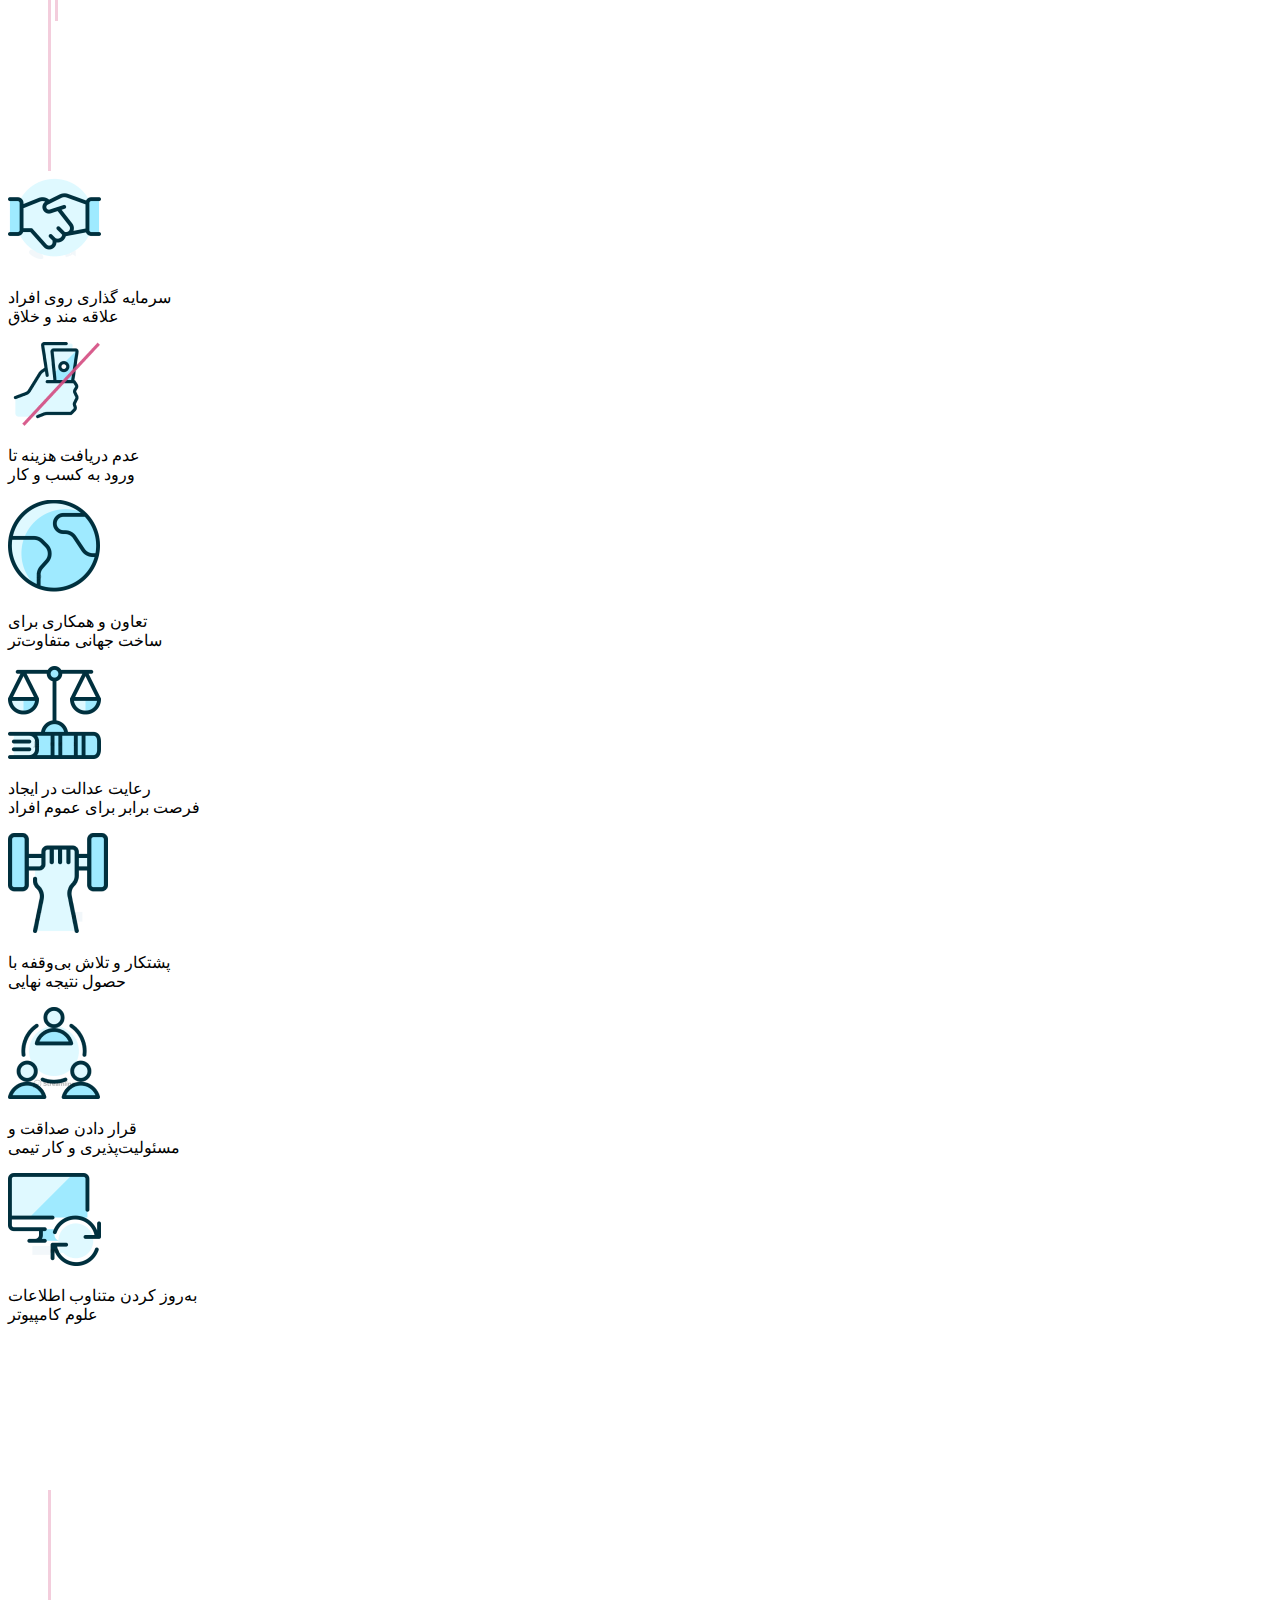
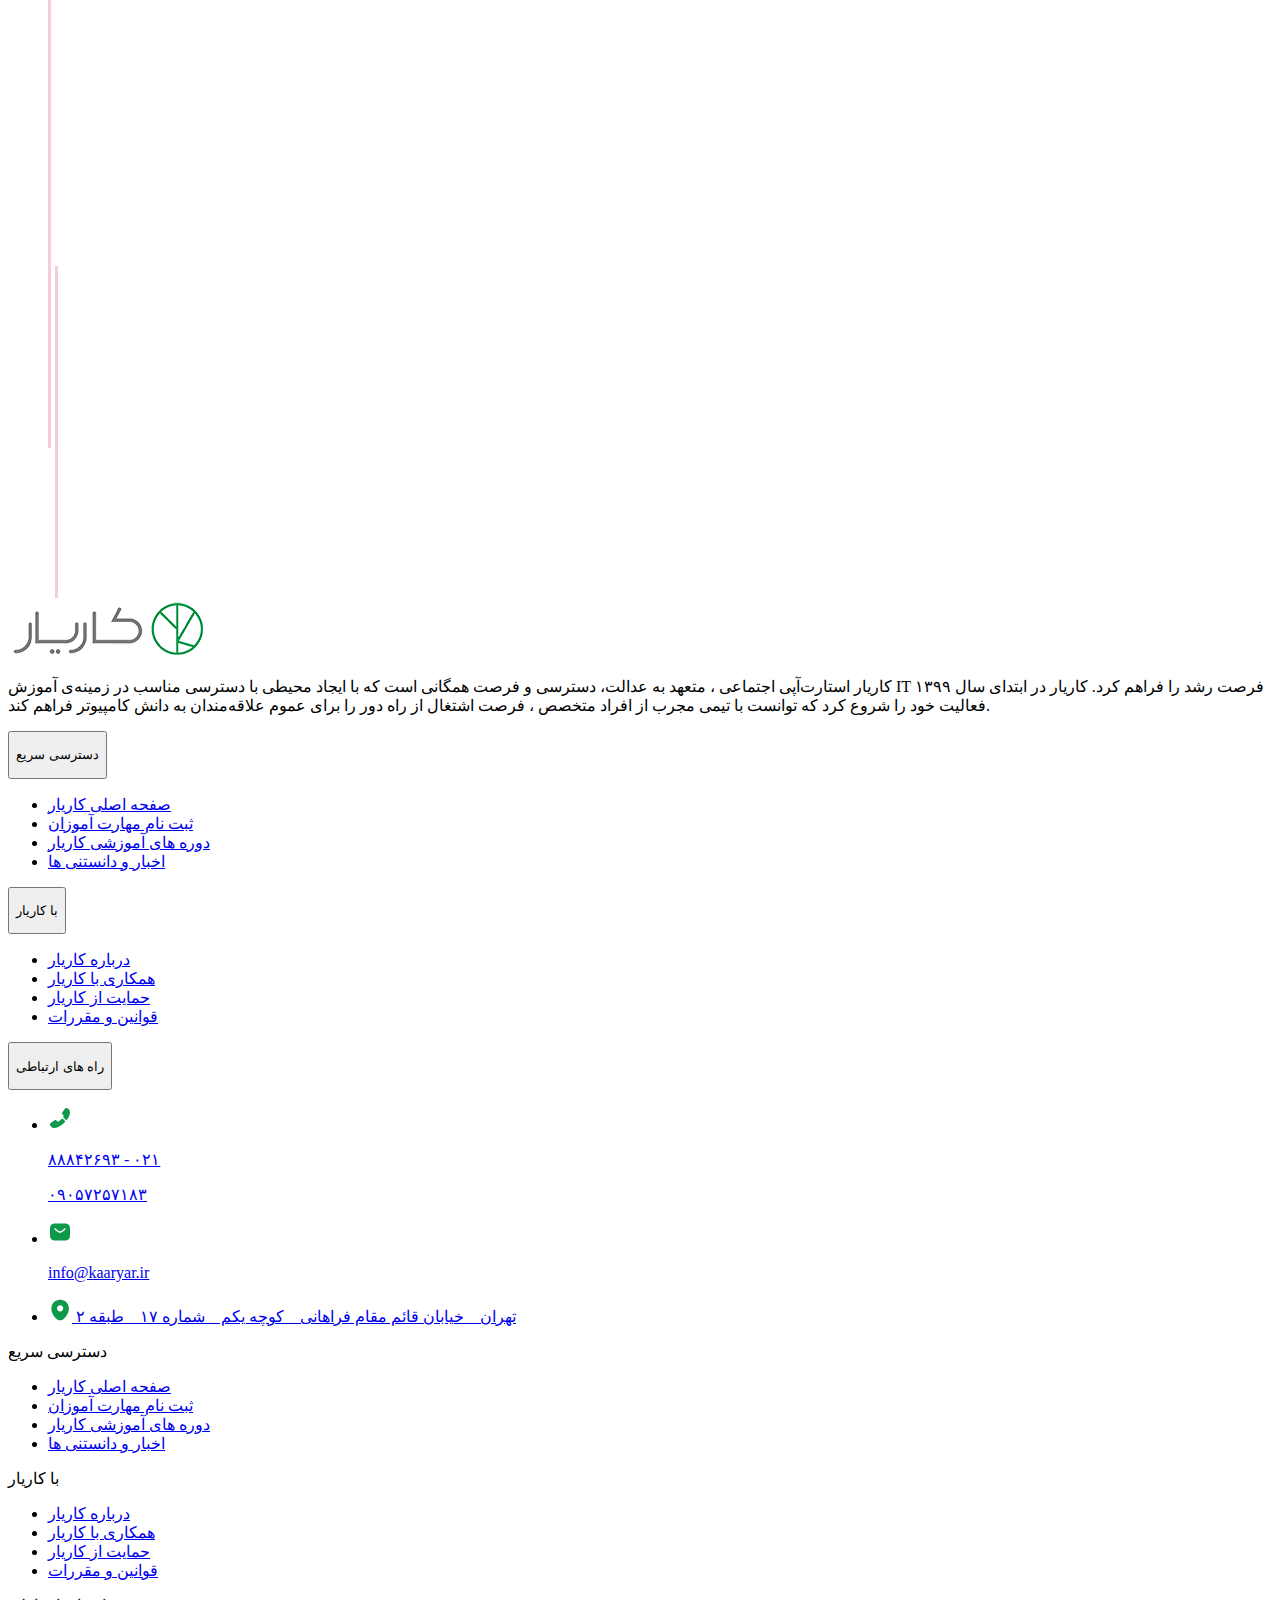
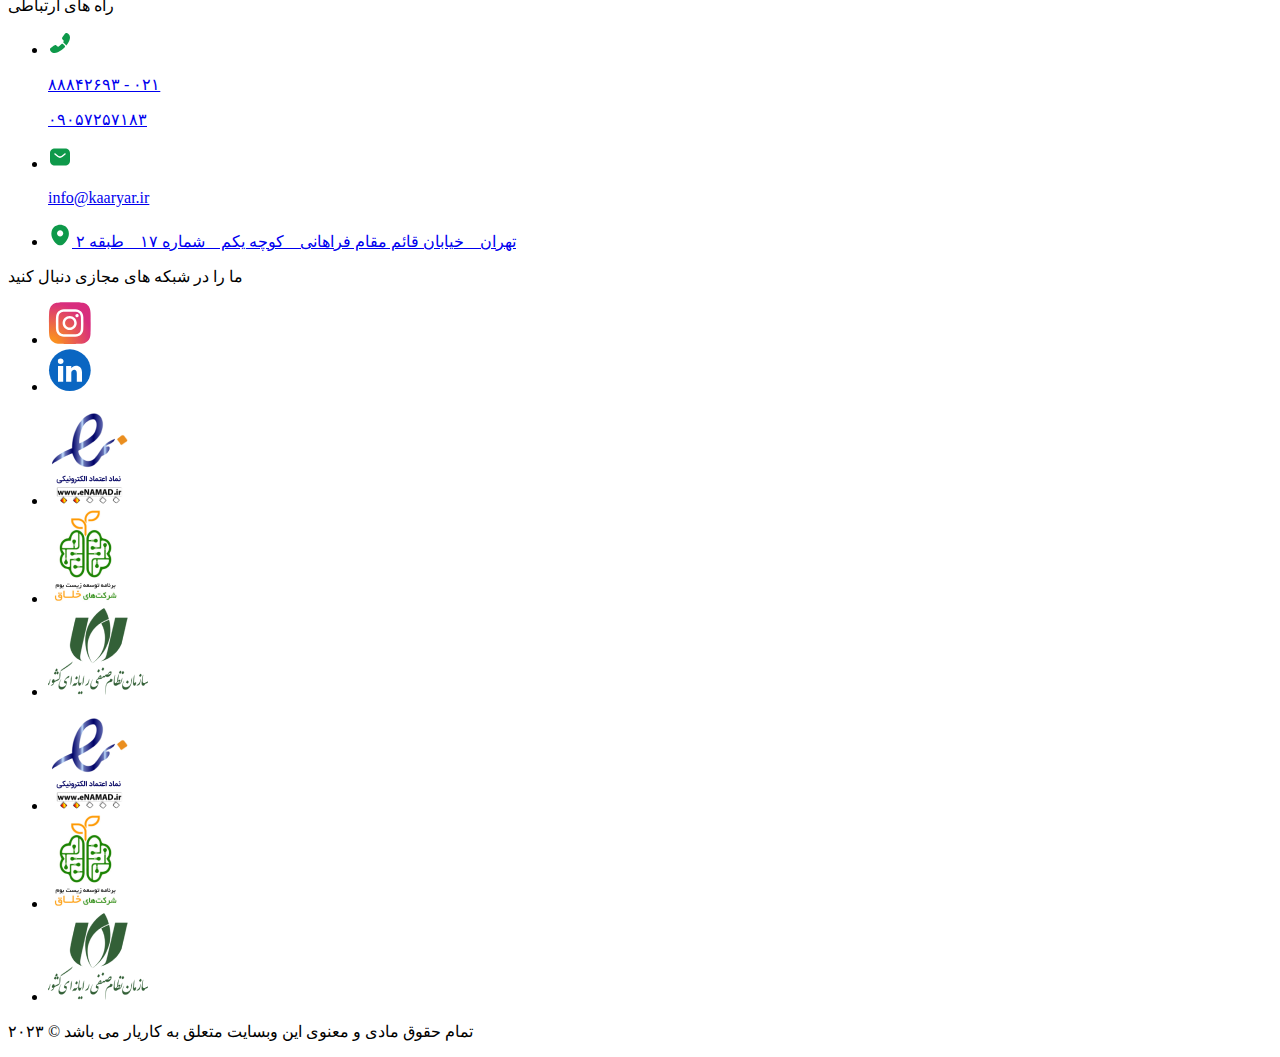
==== commit 0730cae8: "Add files via upload" ====
--- a/about.html
+++ b/about.html
@@ -26,7 +26,7 @@
             <div class="col-lg-9 col-md-6 col-sm-5 col-5 d-flex align-items-center mt-lg-2 mt-md-0 "> 
                 <nav class="navbar navbar-expand-lg">
                     <div class="container-fluid">
-                        <button class="navbar-toggler" type="button" data-bs-toggle="collapse" data-bs-target="#navbarTogglerDemo03" aria-controls="navbarTogglerDemo03" aria-expanded="false" aria-label="Toggle navigation">
+                        <button class="navbar-toggler" type="button" data-bs-toggle="collapse" data-bs-target="#navbarToggler" aria-controls="navbarToggler" aria-expanded="false" aria-label="Toggle navigation">
                             <span class="navbar-toggler-icon"></span>
                         </button>
                         <a class="navbar-brand" href="#">
@@ -36,16 +36,20 @@
                         <div class="collapse navbar-collapse" id="navbarToggler">
                             <ul class="navbar-nav me-auto mb-2 mb-lg-0">
                                 <li class="nav-item">
-                                    <a class="nav-link notActiveHeader" aria-current="page" href="index.html">خانه</a>
+                                    <a class="nav-link  notActiveHeader" aria-current="page" href="index.html">خانه</a>
                                 </li>
                                 <li class="nav-item">
                                     <a class="nav-link notActiveHeader" href="course.html">دوره های آموزشی</a>
                                 </li>
                                 <li class="nav-item">
-                                    <a class="nav-link notActiveHeader">همکاری با کاریار</a>
+                                    <a class="nav-link notActiveHeader" href="Cooperation.html">همکاری با کاریار</a>
                                 </li>
-                                <li class="nav-item">
-                                    <a class="nav-link activeHeader" href="about.html">درباره کاریار</a>
+                                <li class="nav-item dropdown activeHeader">
+                                    <a class="nav-link dropdown-toggle" href="#" data-bs-toggle="dropdown" aria-expanded="false">درباره کاریار</a>
+                                    <ul class="dropdown-menu">
+                                        <li><a class="dropdown-item notActiveHeader2 dropdown-item1" href="team.html">تيم كاريار</a></li>
+                                        <li><a class="dropdown-item activeHeader2" href="about.html">درباره كاريار</a></li>
+                                    </ul>
                                 </li>
                             </ul>
                         </div>
@@ -53,7 +57,7 @@
                 </nav>
             </div>
 
-            <div class="col-lg-3 col-md-5 col-sm-6 col-6 d-flex align-items-center justify-content-end me-0 pe-0 NavPE"> 
+            <div class="col-lg-3 col-md-5 col-sm-6 col-6 d-flex align-items-lg-center justify-content-end me-0 pe-0 NavPE"> 
                 <a href="signIn.html" role="button" class="btn btnGreen rounded-pill">
                     <svg width="24" height="24" viewBox="0 0 24 24" fill="none" xmlns="http://www.w3.org/2000/svg">
                     <path d="M8.89844 7.56023C9.20844 3.96023 11.0584 2.49023 15.1084 2.49023H15.2384C19.7084 2.49023 21.4984 4.28023 21.4984 8.75023V15.2702C21.4984 19.7402 19.7084 21.5302 15.2384 21.5302H15.1084C11.0884 21.5302 9.23844 20.0802 8.90844 16.5402" stroke="#ffffff" stroke-width="1.5" stroke-linecap="round" stroke-linejoin="round"/>
@@ -103,10 +107,9 @@
             <div class="col-12 row d-flex position-relative courseTitr storyTitrHolder">
                 <div class="sectionBTitr  position-absolute col-10">داستان شكل‏‌گیری کاریار</div>
                 <div class="position-absolute greenDot">
-                    <svg width="78" height="78" viewBox="0 0 78 78" fill="none" xmlns="http://www.w3.org/2000/svg">
-                        <rect x="32.8672" y="-6" width="64" height="64" rx="16" transform="rotate(37.7313 32.8672 -6)"
-                         fill="#C9EDD8" fill-opacity="0.6"/>
-                    </svg>                               
+    <svg width="62" height="61" viewBox="0 0 62 61" fill="none" xmlns="http://www.w3.org/2000/svg">
+        <rect x="26.6094" y="-5" width="50.412" height="50.412" rx="12.603" transform="rotate(37.7313 26.6094 -5)" fill="#C9EDD8" fill-opacity="0.6"/>
+    </svg>                              
                 </div>
             </div>
             <div class="col-12 storyTxtA position-relative">
@@ -153,10 +156,9 @@
             <div class="col-12 row d-flex position-relative courseTitr philosophyTitrHolder">
                 <div class="sectionBTitr  position-absolute col-10">فلسفه کاریار</div>
                 <div class="position-absolute greenDot">
-                    <svg width="78" height="78" viewBox="0 0 78 78" fill="none" xmlns="http://www.w3.org/2000/svg">
-                        <rect x="32.8672" y="-6" width="64" height="64" rx="16" transform="rotate(37.7313 32.8672 -6)"
-                         fill="#C9EDD8" fill-opacity="0.6"/>
-                    </svg>                               
+    <svg width="62" height="61" viewBox="0 0 62 61" fill="none" xmlns="http://www.w3.org/2000/svg">
+        <rect x="26.6094" y="-5" width="50.412" height="50.412" rx="12.603" transform="rotate(37.7313 26.6094 -5)" fill="#C9EDD8" fill-opacity="0.6"/>
+    </svg>                              
                 </div>
             </div>
         </div>
@@ -186,10 +188,9 @@
             <div class="col-12 row d-flex position-relative courseTitr storyTitrHolder">
                 <div class="sectionBTitr  position-absolute col-10">ویژگی ‌های متمایز‌ کننده کاریار </div>
                 <div class="position-absolute greenDot">
-                    <svg width="78" height="78" viewBox="0 0 78 78" fill="none" xmlns="http://www.w3.org/2000/svg">
-                        <rect x="32.8672" y="-6" width="64" height="64" rx="16" transform="rotate(37.7313 32.8672 -6)"
-                         fill="#C9EDD8" fill-opacity="0.6"/>
-                    </svg>                               
+    <svg width="62" height="61" viewBox="0 0 62 61" fill="none" xmlns="http://www.w3.org/2000/svg">
+        <rect x="26.6094" y="-5" width="50.412" height="50.412" rx="12.603" transform="rotate(37.7313 26.6094 -5)" fill="#C9EDD8" fill-opacity="0.6"/>
+    </svg>                              
                 </div>
             </div>
         </div>
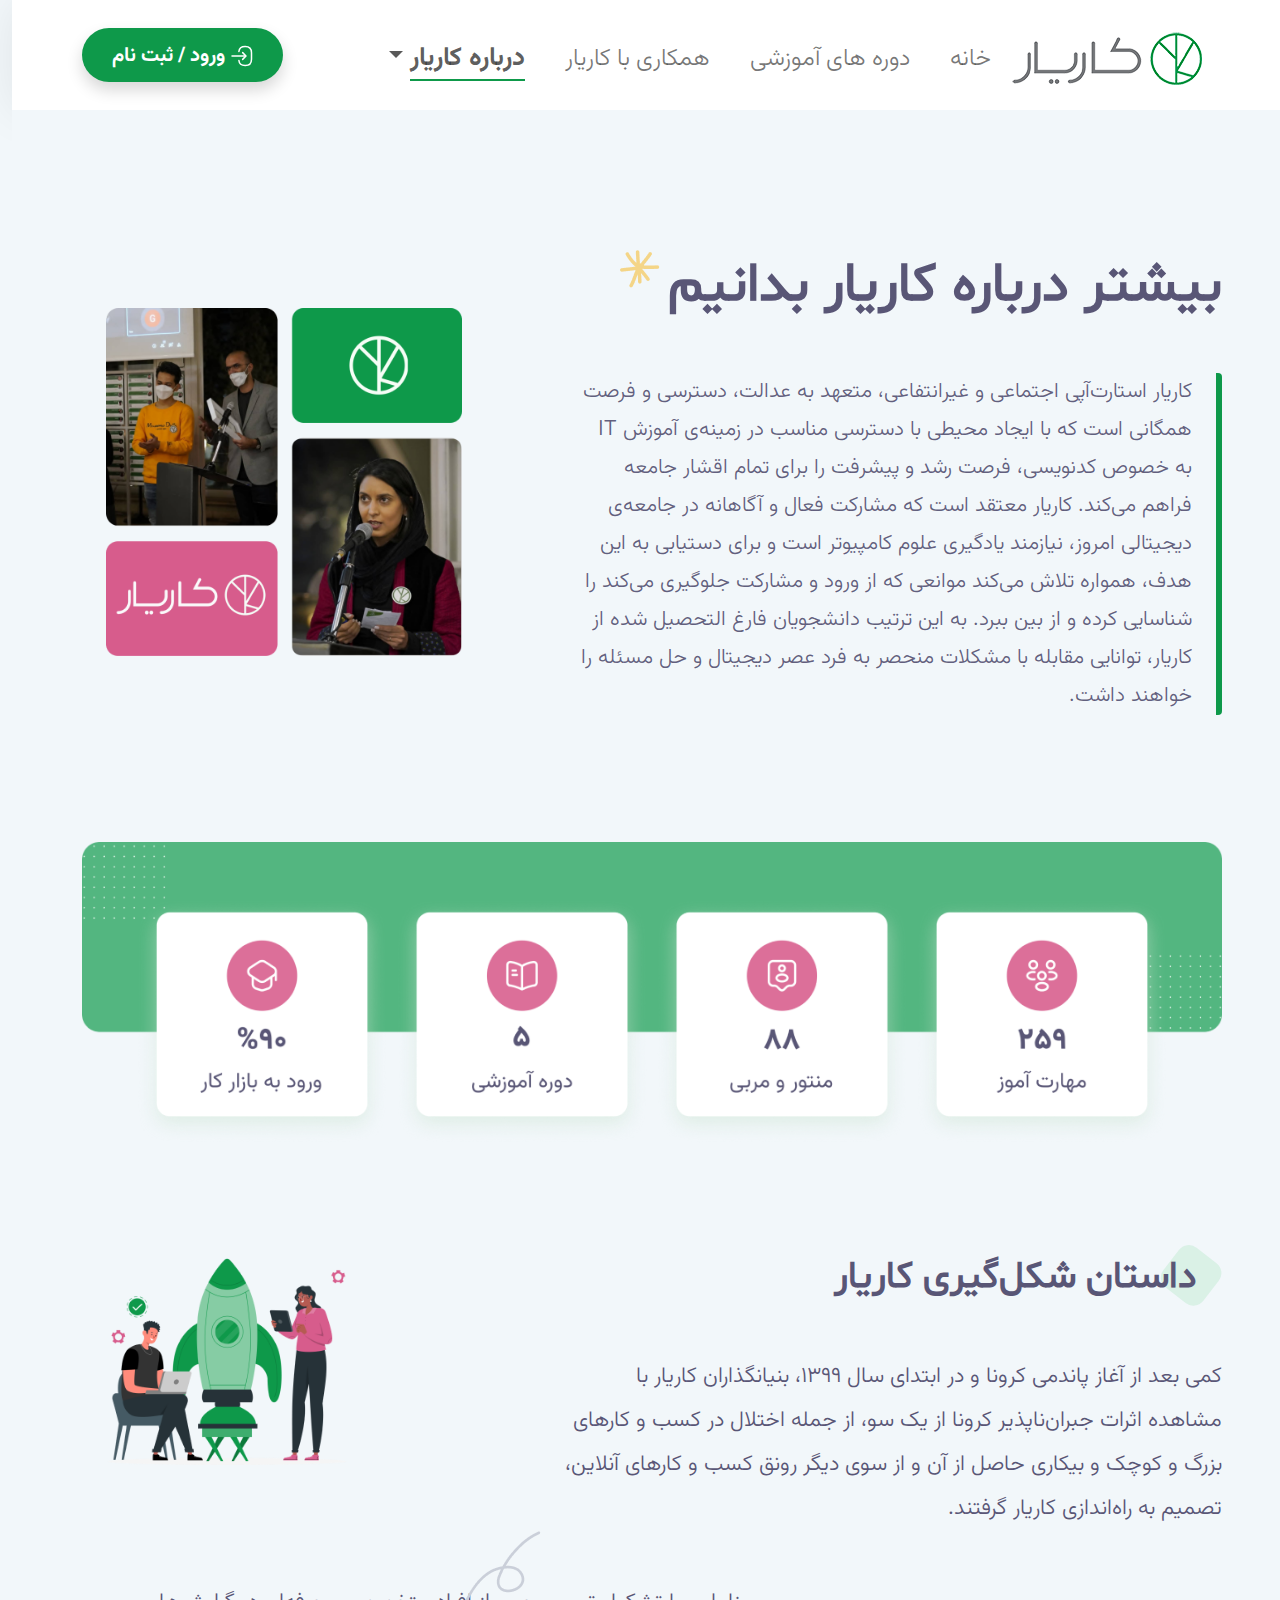
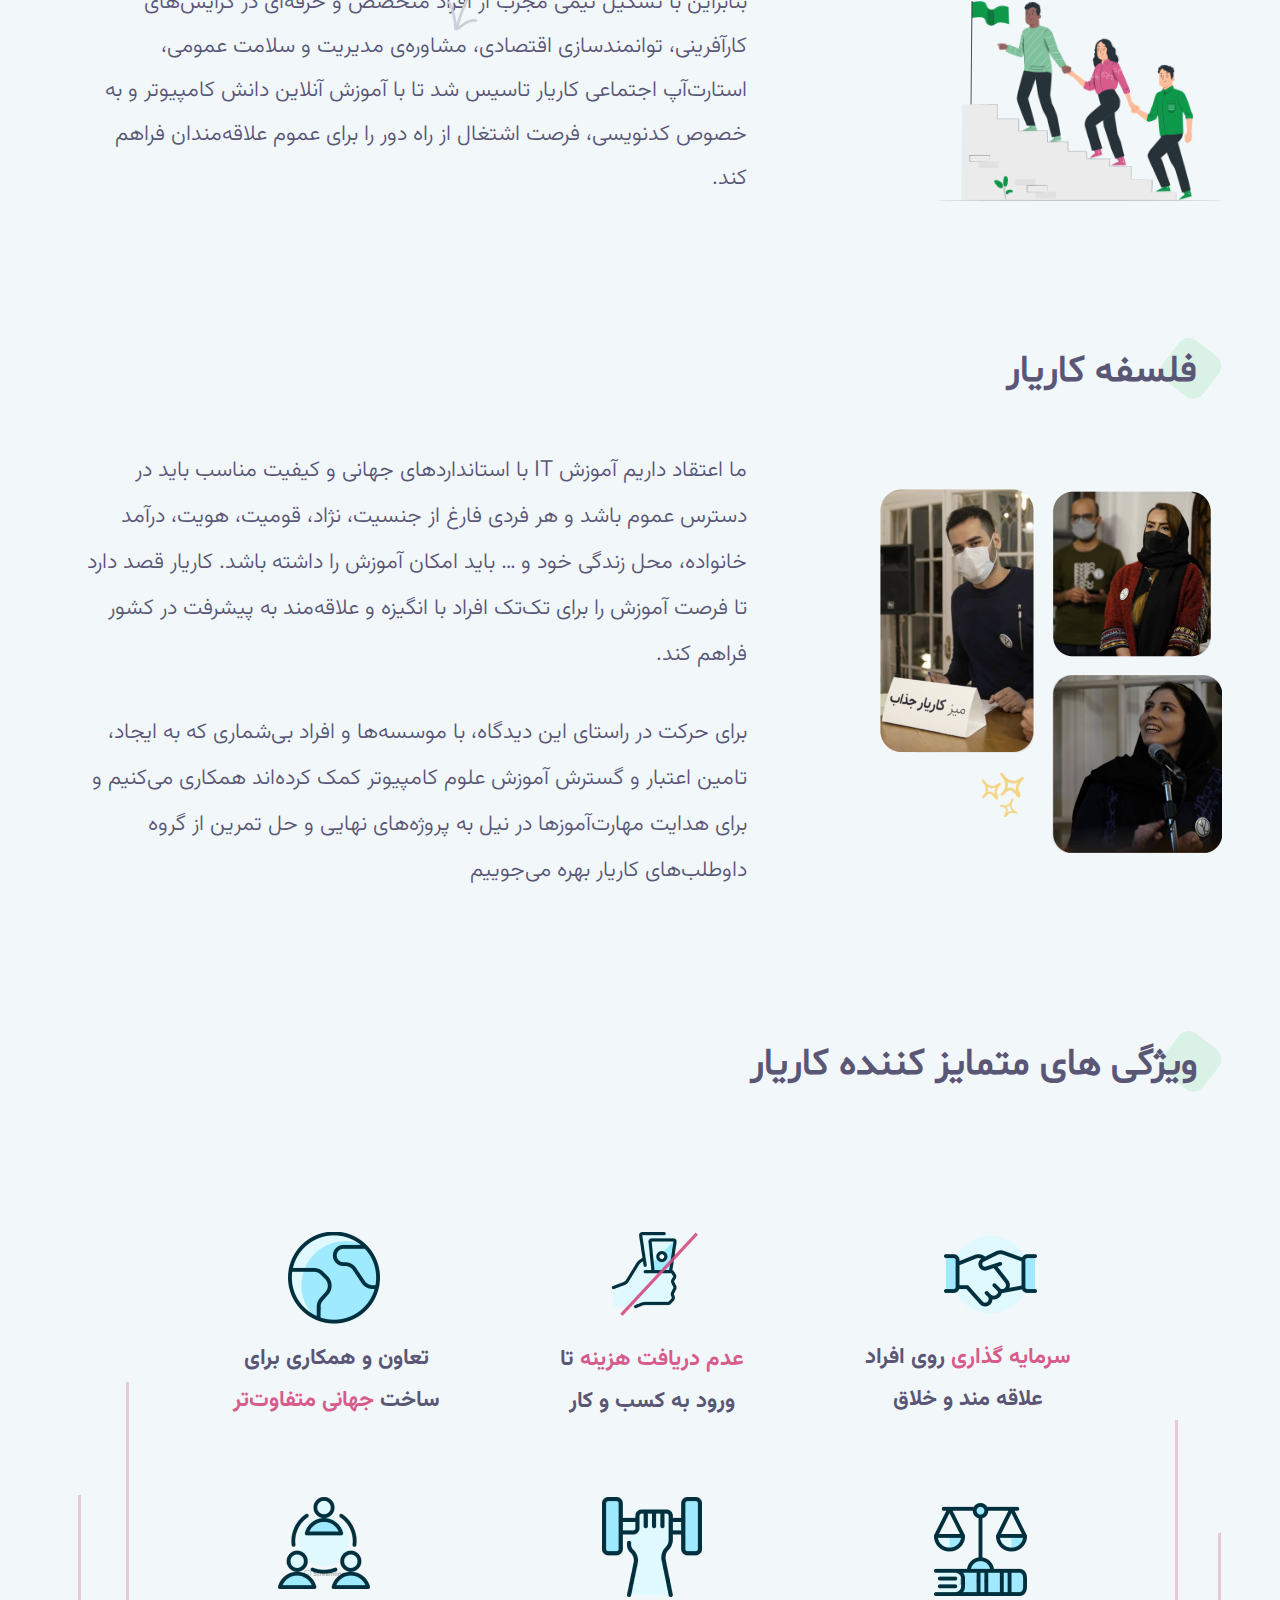
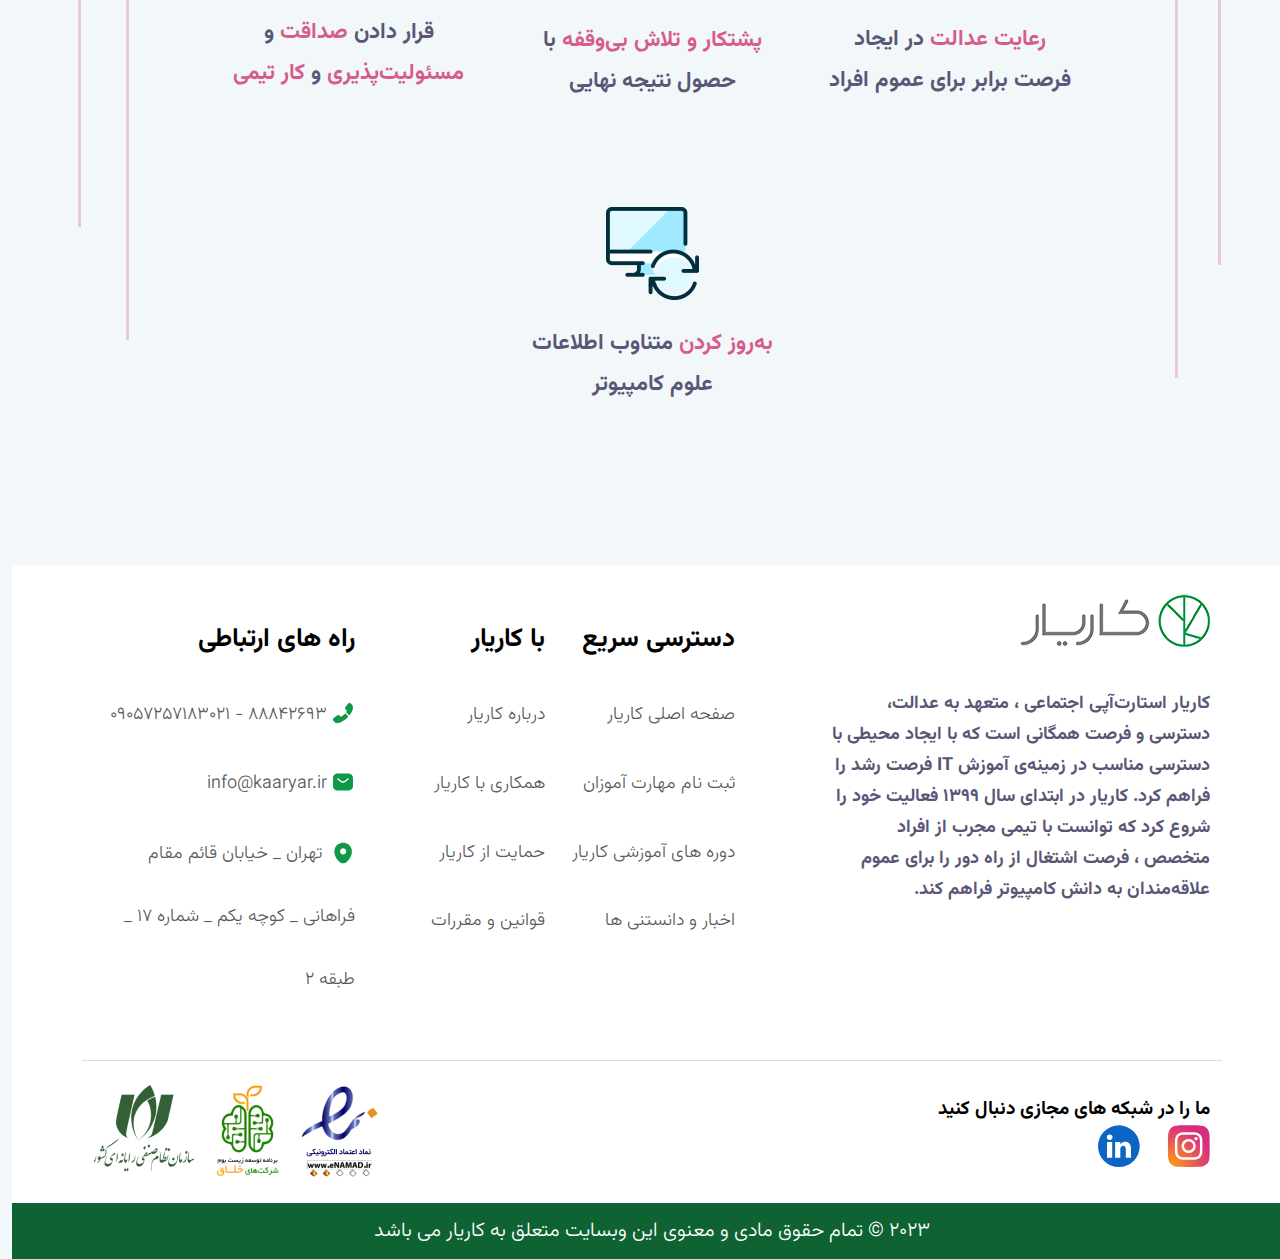
==== commit 6e7ad3e0: "Add files via upload" ====
--- a/about.html
+++ b/about.html
@@ -23,7 +23,7 @@
     <!-- ---------------------------navbar--------------------------- -->
     <div class="container-fluid header p-0 " style="background-color: #ffffff;">
         <div class="  col-12  d-flex justify-content-between NavPS ">
-            <div class="col-lg-9 col-md-6 col-sm-5 col-5 d-flex align-items-center mt-lg-2 mt-md-0 "> 
+            <div class="col-lg-9 col-md-6 col-5 col-5 d-flex align-items-center mt-lg-2 mt-md-0 "> 
                 <nav class="navbar navbar-expand-lg">
                     <div class="container-fluid">
                         <button class="navbar-toggler" type="button" data-bs-toggle="collapse" data-bs-target="#navbarToggler" aria-controls="navbarToggler" aria-expanded="false" aria-label="Toggle navigation">
@@ -36,7 +36,7 @@
                         <div class="collapse navbar-collapse" id="navbarToggler">
                             <ul class="navbar-nav me-auto mb-2 mb-lg-0">
                                 <li class="nav-item">
-                                    <a class="nav-link  notActiveHeader" aria-current="page" href="index.html">خانه</a>
+                                    <a class="nav-link notActiveHeader" aria-current="page" href="index.html">خانه</a>
                                 </li>
                                 <li class="nav-item">
                                     <a class="nav-link notActiveHeader" href="course.html">دوره های آموزشی</a>
@@ -57,8 +57,8 @@
                 </nav>
             </div>
 
-            <div class="col-lg-3 col-md-5 col-sm-6 col-6 d-flex align-items-lg-center justify-content-end me-0 pe-0 NavPE"> 
-                <a href="signIn.html" role="button" class="btn btnGreen rounded-pill">
+            <div class="col-lg-3 col-md-5 col-6 col-6 d-flex align-items-center justify-content-end me-0 pe-0 NavPE"> 
+                <a href="signIn.html" role="button" class="btn btnGreen rounded-pill p-0 m-0">
                     <svg width="24" height="24" viewBox="0 0 24 24" fill="none" xmlns="http://www.w3.org/2000/svg">
                     <path d="M8.89844 7.56023C9.20844 3.96023 11.0584 2.49023 15.1084 2.49023H15.2384C19.7084 2.49023 21.4984 4.28023 21.4984 8.75023V15.2702C21.4984 19.7402 19.7084 21.5302 15.2384 21.5302H15.1084C11.0884 21.5302 9.23844 20.0802 8.90844 16.5402" stroke="#ffffff" stroke-width="1.5" stroke-linecap="round" stroke-linejoin="round"/>
                     <path d="M2 12H14.88" stroke="#ffffff" stroke-width="1.5" stroke-linecap="round" stroke-linejoin="round"/>
@@ -73,7 +73,7 @@
     <!-- ------------------------about sectionA------------------------ -->
 <div class="container-fluid abuotSectionA">
     <div class="row col-12 justify-content-between">
-        <div class="col-md-7 col-sm-12">
+        <div class="col-md-7 col-12">
             <div class="d-flex abuotSectionATitr">
                 <p>بیشتر درباره کاریار بدانیم</p>
                 <img class="img-fluid" src="picture/about/star-titr.png" alt="">
@@ -83,12 +83,12 @@
                     کاریار معتقد است که مشارکت فعال و آگاهانه در جامعه‌ی دیجیتالی امروز، نیازمند یادگیری علوم کامپیوتر است و برای دستیابی به این هدف، همواره تلاش می‌کند موانعی که از ورود و مشارکت جلوگیری می‌کند را شناسایی کرده و از بین ببرد. به این ترتیب دانشجویان فارغ التحصیل شده از کاریار، توانایی مقابله با مشکلات منحصر به فرد عصر دیجیتال و حل مسئله را خواهند داشت.</p>
             </div>
         </div>
-        <div class="col-md-4 col-sm-12 d-flex align-items-center ">
-            <div class="d-md-flex d-sm-none align-content-end abuotSectionAImg">            
+        <div class="col-md-4 col-12 d-flex align-items-center ">
+            <div class="d-md-flex d-none align-content-end abuotSectionAImg">            
                 <img class=" img-fluid " src="picture/about/section a.png" alt="">
             </div>
-            <div class="d-sm-flex d-md-none justify-content-center p-0 m-0  ">            
-                <img class="img-fluid abuotSectionAImg" src="picture/about/section a-m.png.png" alt="">
+            <div class="d-flex d-md-none justify-content-center p-0 m-0  "> 
+                <div class="d-flex col-8"><img class="img-fluid abuotSectionAImg" src="picture/about/section-am.png" alt=""></div>      
             </div>
         </div>
     </div>
@@ -97,13 +97,13 @@
     <!-- ------------------------image number------------------------ -->
 <div class="container-fluid numberImageHolder">
     <img class="img-fluid  d-none d-md-block numberImage" src="picture/about/number-w.png" alt="">
-    <img class="img-fluid  d-sm-block d-md-none numberImage" src="picture/about/number-m.png" alt="">
+    <img class="img-fluid  d-block d-md-none numberImage" src="picture/about/number-m.png" alt="">
 </div>
     <!-- ------------------------image number------------------------ -->
     <!-- ------------------------story------------------------ -->
 <div class="container-fluid  story">
-    <div class="col-12 d-flex flex-sm-wrap justify-content-md-between">
-        <div class="col-md-7 col-sm-12 ">
+    <div class="col-12 d-flex flex-wrap justify-content-md-between">
+        <div class="col-md-7 col-12 ">
             <div class="col-12 row d-flex position-relative courseTitr storyTitrHolder">
                 <div class="sectionBTitr  position-absolute col-10">داستان شكل‏‌گیری کاریار</div>
                 <div class="position-absolute greenDot">
@@ -114,8 +114,8 @@
             </div>
             <div class="col-12 storyTxtA position-relative">
                 <p>کمی بعد از آغاز پاندمی کرونا و در ابتدای سال ۱۳۹۹، بنیانگذاران کاریار با مشاهده اثرات جبران‌ناپذیر کرونا از یک سو، از جمله اختلال در کسب و کارهای بزرگ و کوچک و بیکاری حاصل از آن و از سوی دیگر رونق کسب و کارهای آنلاین‌، تصمیم به راه‌اندازی کاریار گرفتند.</p>
-                <div class="d-md-block d-sm-none position-absolute storyArrA"><img  src="picture/about/arr-storyA.png" alt=""></div>
-                <div class="d-sm-block d-md-none position-absolute storyArrA">
+                <div class="d-md-block d-none position-absolute storyArrA"><img  src="picture/about/arr-storyA.png" alt=""></div>
+                <div class="d-block d-md-none position-absolute storyArrA">
                     <svg width="26" height="94" viewBox="0 0 26 94" fill="none" xmlns="http://www.w3.org/2000/svg">
                         <path fill-rule="evenodd" clip-rule="evenodd" d="M19.8711 39.8428C19.7294 40.2366 19.5097 40.6174 19.2901 40.9974C18.245 43.0707 17.0649 45.4948 15.3633 47.1547C13.1009 49.3265 10.8401 49.9494 8.73123 49.5984C5.76361 49.1021 3.05549 46.433 1.6473 43.1351C0.234827 39.8645 0.0345139 36.014 1.67694 33.1941C2.78064 31.2581 4.77592 29.7707 7.89809 29.2774C11.4344 28.6982 14.5006 30.1026 17.0127 32.4895C17.9938 33.3912 18.795 34.4171 19.5825 35.5321C20.0162 34.2945 20.4521 33.0443 20.8906 31.7761C22.1836 27.6019 23.0415 23.1361 23.4793 18.793C24.1343 13.0599 23.8115 7.42721 22.4433 1.82044C22.3629 1.30942 22.6847 0.789129 23.1853 0.662169C23.6859 0.535993 24.197 0.853033 24.3557 1.37626C25.7697 7.20255 26.1374 13.0618 25.4475 19.0187C24.9118 23.4747 24.1115 28.0825 22.7208 32.3689C22.1235 34.1412 21.5316 35.8798 20.8645 37.5859C22.3016 40.1855 23.3075 42.9815 23.8259 45.3062C27.0134 60.8142 16.8135 79.4337 7.69947 91.6117C7.39222 92.0397 6.81656 92.1309 6.38556 91.812C5.95468 91.4923 5.88826 90.8913 6.19551 90.4633C15.0083 78.675 25.0264 60.7106 21.9218 45.698C21.5564 43.9325 20.8383 41.8594 19.8711 39.8428ZM18.6806 37.7144C18.3934 38.527 18.0293 39.322 17.5869 40.1023C16.5703 41.9934 15.5774 44.2472 14.0569 45.7735C12.3582 47.4146 10.6687 47.9658 9.10664 47.7058C6.6074 47.289 4.55532 45.0373 3.44859 42.3746C2.26778 39.6732 1.96353 36.4892 3.36765 34.169C4.2427 32.6709 5.77848 31.562 8.16301 31.174C11.1213 30.704 13.6545 31.9266 15.6725 33.8853C16.863 34.9856 17.8587 36.3063 18.6806 37.7144Z" fill="#CACFD9"/>
                         <path fill-rule="evenodd" clip-rule="evenodd" d="M6.73691 91.6106C7.17117 91.3956 7.62681 91.0436 8.08258 90.6909C8.9891 90.0175 9.825 89.2842 10.5202 88.9376C14.7025 86.7876 19.7447 84.2615 24.4277 83.5231C24.9224 83.4345 25.4271 83.7946 25.5053 84.3197C25.5837 84.844 25.2653 85.3448 24.6924 85.4212C20.2531 86.1383 15.4608 88.5993 11.374 90.6512C10.6732 91.0338 9.65431 91.9164 8.74474 92.6094C7.93269 93.1909 7.14236 93.6325 6.40704 93.7228C5.99392 93.8025 5.3143 93.5361 4.9825 92.5819C4.55167 91.2357 4.54508 87.6831 4.51927 87.3353C4.26795 83.8133 3.95301 80.6998 1.31561 78.089C0.972736 77.7189 0.987881 77.1098 1.2889 76.7217C1.66815 76.3458 2.30878 76.3497 2.65154 76.7205C5.63316 79.6928 6.20493 83.2143 6.46019 87.2241C6.42159 87.4713 6.41086 89.5924 6.65531 91.1059C6.70923 91.2737 6.68262 91.4451 6.73691 91.6106Z" fill="#CACFD9"/>
@@ -123,24 +123,24 @@
                 </div>
             </div>
         </div>
-        <div class="col-md-3 col-sm-12">
+        <div class="col-md-3 col-12">
             <div class="d-flex justify-content-center">
                 <img class="img-fluid storyPicA" src="picture/about/story-picA.png" alt="">
             </div>
         </div>
     </div>
-    <div class="col-12 d-flex flex-sm-column flex-md-row justify-content-between">
-        <div class="col-md-3 d-sm-none d-md-flex align-items-center">
+    <div class="col-12 d-flex flex-column flex-md-row justify-content-between">
+        <div class="col-md-3 d-none d-md-flex align-items-center">
             <div>
                 <img class="img-fluid storyImgB" src="picture/about/story-picB.png" alt="">
             </div>
         </div>
-        <div class="col-md-7 col-sm-12 d-flex align-items-md-end align-items-sm-start ">
+        <div class="col-md-7 col-12 d-flex align-items-md-end align-items-start ">
             <div class="col-12 storyTxtB">
                 <p>بنابراین با تشکیل تیمی مجرب از افراد متخصص و حرفه‌ای در گرایش‌های کارآفرینی، توانمندسازی اقتصادی، مشاوره‌ی مدیریت و سلامت عمومی، استارت‌آپ اجتماعی کاریار تاسیس شد تا با آموزش آنلاین دانش کامپیوتر و به خصوص کدنویسی، فرصت اشتغال از راه دور را برای عموم علاقه‌مندان فراهم کند.</p>
             </div>
         </div>
-        <div class=" col-sm-12 d-sm-flex d-md-none align-items-center justify-content-center">
+        <div class=" col-12 d-flex d-md-none align-items-center justify-content-center">
             <div>
                 <img class="img-fluid storyImgB" src="picture/about/story-picB.png" alt="">
             </div>
@@ -162,19 +162,19 @@
                 </div>
             </div>
         </div>
-        <div class="col-12 d-flex flex-md-row flex-sm-column justify-content-between">
-            <div class="col-md-5 d-md-flex d-sm-none align-items-center">
+        <div class="col-12 d-flex flex-md-row flex-column justify-content-between">
+            <div class="col-md-5 d-md-flex d-none align-items-center">
                 <div>
                     <img class="img-fluid philosophyImg" src="picture/about/philosophyImg-w.png" alt="">
                 </div>
             </div>
-            <div class="col-md-7 col-sm-12 d-flex align-items-center ">
+            <div class="col-md-7 col-12 d-flex align-items-center ">
                 <div class="col-12 philosophyTxt">
                     <p class="philosophyTxt1">ما اعتقاد داریم آموزش IT با استانداردهای جهانی و کیفیت مناسب باید در دسترس عموم باشد و هر فردی فارغ از جنسیت، نژاد، قومیت، هویت، درآمد خانواده، محل زندگی خود و … باید امکان آموزش را داشته باشد.  کاریار قصد دارد تا فرصت آموزش را برای تک‌تک افراد با انگیزه و علاقه‌مند به پیشرفت در کشور فراهم کند. </p>
                     <p class="philosophyTxt2">برای حرکت در راستای این دیدگاه، با موسسه‌ها و افراد بی‌شماری که به ایجاد، تامین اعتبار و گسترش آموزش علوم کامپیوتر کمک کرده‌اند همکاری می‌کنیم و برای هدایت مهارت‌آموزها در نیل به پروژه‌های نهایی و حل تمرین از گروه داوطلب‌های کاریار بهره می‌جوییم</p>                
                 </div>
             </div>
-            <div class="col-sm-12 d-sm-flex d-md-none justify-content-center">
+            <div class="col-12 d-flex d-md-none justify-content-center">
                 <div>
                     <img class="img-fluid philosophyImg" src="picture/about/philosophyImg-m.png" alt="">
                 </div>
@@ -197,48 +197,48 @@
     </div>
     <div class="container-fluid  Propertytable ">
         <div class="d-flex flex-row justify-content-between">
-            <div class=" col-md-1 d-sm-none d-md-flex flex-row justify-content-end align-items-center">
+            <div class=" col-md-1 d-none d-md-flex flex-row justify-content-end align-items-center">
                 <img style="padding-left: 40px; " src="picture/course/linesmal.png" alt="">
                 <img style="padding-top: 150px; padding-bottom: 150px " src="picture/course/linelarg.png" alt="">
             </div>
-            <div class=" col-md-8 col-sm-12 d-flex flex-wrap " >
-                <div class="col-md-4 col-sm-6 ">
-                    <div class="AdvantagesIcon d-sm-flex d-md-block justify-content-sm-center">
+            <div class=" col-md-8 col-12 d-flex flex-wrap " >
+                <div class="col-md-4 col-6 ">
+                    <div class="AdvantagesIcon d-flex d-md-block justify-content-center">
                         <img class="img-fluid" id="Propertyimg1"  src="picture/about/icon 1.png" alt="">
                     </div>
                     <div class="PropertyIconText d-md-flex"><p><span class="colorPink">سرمایه گذاری </span>روی افراد <br> علاقه مند و خلاق</p></div>
                 </div>
-                <div class="col-md-4 col-sm-6">
-                    <div class="AdvantagesIcon d-flex justify-content-md-center justify-content-sm-center ">
+                <div class="col-md-4 col-6">
+                    <div class="AdvantagesIcon d-flex justify-content-md-center justify-content-center ">
                         <img class="img-fluid" id="Propertyimg2" src="picture/about/icon 2.png" alt="">
                     </div>
                     <div class="PropertyIconText d-md-flex justify-content-md-center"><p><span class="colorPink">عدم دریافت هزینه</span> تا<br> ورود به کسب و کار</p></div>
                 </div>
-                <div class="col-md-4 col-sm-6">
-                    <div class="AdvantagesIcon d-flex justify-content-md-end justify-content-sm-center ">
+                <div class="col-md-4 col-6">
+                    <div class="AdvantagesIcon d-flex justify-content-md-end justify-content-center ">
                         <img class="img-fluid" id="Propertyimg3" src="picture/about/icon 3.png" alt="">
                     </div>
                     <div class="PropertyIconText d-md-flex justify-content-md-end"><p>تعاون و همکاری برای<br> ساخت <span class="colorPink">جهانی متفاوت‌تر </span></p></div>
                 </div>
-                <div class="col-md-4 col-sm-6">
-                    <div class="AdvantagesIcon d-flex justify-content-sm-center d-md-block">
+                <div class="col-md-4 col-6">
+                    <div class="AdvantagesIcon d-flex justify-content-center d-md-block">
                         <img class="img-fluid" id="Propertyimg4"  src="picture/about/icon 4.png" alt="">
                     </div>
                     <div class="PropertyIconText d-md-flex "><p><span class="colorPink">رعايت عدالت</span> در ايجاد<br> فرصت برابر برای عموم افراد</p></div>
                 </div>
-                <div class="col-md-4 col-sm-6">
+                <div class="col-md-4 col-6">
                     <div class="AdvantagesIcon d-flex justify-content-center  ">
                         <img class="img-fluid" id="Propertyimg5" src="picture/about/icon 5.png" alt="">
                     </div>
                     <div class="PropertyIconText d-flex justify-content-center "><p><span class="colorPink">پشتکار و تلاش بی‌وقفه</span> با<br> حصول نتیجه نهایی</p></div>
                 </div>
-                <div class="col-md-4 col-sm-6">
-                    <div class="AdvantagesIcon d-flex justify-content-md-end justify-content-sm-center ">
+                <div class="col-md-4 col-6">
+                    <div class="AdvantagesIcon d-flex justify-content-md-end justify-content-center ">
                         <img class="img-fluid"  id="Propertyimg6"  src="picture/about/icon 6.png" alt="">
                     </div>
                     <div class="PropertyIconText d-md-flex justify-content-md-end "><p>قرار دادن<span class="colorPink"> صداقت</span> و<br><span class="colorPink">مسئولیت‌پذیری</span> و <span class="colorPink">کار تیمی</span></p></div>
                 </div>   
-                <div class="col-md-12 col-sm-12">
+                <div class="col-md-12 col-12">
                     <div class="AdvantagesIcon d-flex  justify-content-center">
                         <img class="img-fluid" id="Propertyimg7"  src="picture/about/icon 7.png" alt="">
                     </div>
@@ -246,7 +246,7 @@
                 </div>
              
             </div>
-            <div class=" col-md-1 d-sm-none d-md-block">
+            <div class=" col-md-1 d-none d-md-block">
                 <img style="padding-top: 150px ;padding-bottom: 150px ; padding-left: 40px;" src="picture/course/linelarg.png" alt="">
                 <img src="picture/course/linesmal.png" alt="">  
             </div>
@@ -269,7 +269,7 @@
     <div class="container-fluid index" style="background-color: #ffffff;" id="footer">
         <footer class="footer P70 " style="background-color: #ffffff;">
             <div class="row topBox">
-                <div class="col-md-5 col-sm-12">
+                <div class="col-md-5 col-12">
                     <div class="footerLogo col-12 mx-0 ps-0">
                         <img src="picture/logo.png" alt="" class="img-fluid">
                     </div>
@@ -277,13 +277,13 @@
                         <p>کاریار استارت‌آپی اجتماعی ، متعهد به عدالت، دسترسی و فرصت همگانی است که با ایجاد محیطی با دسترسی مناسب در زمینه‌ی آموزش IT فرصت رشد را فراهم کرد. کاریار در ابتدای سال ۱۳۹۹ فعالیت خود را شروع کرد که توانست با تیمی مجرب از افراد متخصص ، فرصت اشتغال از راه دور را برای عموم علاقه‌مندان به دانش کامپیوتر فراهم کند.</p>
                     </div>
                 </div>
-                <div class="col-sm-12 d-md-none d-flex footerAccordionBox">
+                <div class="col-12 d-md-none d-flex footerAccordionBox">
                     <div class="container-fluid col-12 questionBox jus m-0 p-0">
                         <div class="accordion accordion-flush" id="accordionFlushExample2">
                             <div class="accordion-item accordion-item2">
                                 <p class="accordion-header">
                                     <button class="accordion-button bgW collapsed" type="button" data-bs-toggle="collapse" data-bs-target="#flush-collapseOne2" aria-expanded="false" aria-controls="flush-collapseOne2">
-                                        <p class="titrA">دسترسی سریع</p>
+                                        <p class="titraccfooter">دسترسی سریع</p>
                                     </button>
                                 </p>
                                 <div id="flush-collapseOne2" class="accordion-collapse collapse" data-bs-parent="#accordionFlushExample2">
@@ -300,12 +300,12 @@
                                 </div>
                             </div>
                             <div class="accordion-item accordion-item2">
-                            <p class="accordion-header">
+                              <p class="accordion-header">
                                 <button class="accordion-button bgW collapsed" type="button" data-bs-toggle="collapse" data-bs-target="#flush-collapseTwo2" aria-expanded="false" aria-controls="flush-collapseTwo2">
-                                    <p class="titrA">با کاریار</p>                           
+                                    <p class="titraccfooter">با کاریار</p>                           
                                 </button>
-                            </p>
-                            <div id="flush-collapseTwo2" class="accordion-collapse collapse" data-bs-parent="#accordionFlushExample2">
+                              </p>
+                              <div id="flush-collapseTwo2" class="accordion-collapse collapse" data-bs-parent="#accordionFlushExample2">
                                 <div class="accordion-body bgW">
                                     <div class="col-12 footerLink d-block">
                                         <ul class="nav flex-column">
@@ -316,162 +316,162 @@
                                         </ul>
                                     </div>
                                 </div>
+                              </div>
+                            </div>
+                            <div class="accordion-item  accordion-item2">
+                              <p class="accordion-header">
+                                <button class="accordion-button bgW collapsed" type="button" data-bs-toggle="collapse" data-bs-target="#flush-collapseThree2" aria-expanded="false" aria-controls="flush-collapseThree2">
+                                    <p class="titraccfooter">راه های ارتباطی</p>                            
+                                </button>
+                              </p>
+                              <div id="flush-collapseThree2" class="accordion-collapse collapse" data-bs-parent="#accordionFlushExample2">
+                                <div class="accordion-body bgW">
+                                    <div class="col-12 footerLink d-block">
+                                        <ul class="nav flex-column ">
+                                            <li class="nav-item  mt-3">
+                                                <a href="#" class="nav-link navLink p-0 text-body-secondary d-flex ">
+                                                    <svg class="me-1" width="24" height="24" viewBox="0 0 24 24" fill="none" xmlns="http://www.w3.org/2000/svg">
+                                                    <path d="M14.95 12.95L16.8 14.8C17.19 15.19 17.19 15.81 16.81 16.21C16.7 16.32 16.6 16.43 16.49 16.54C15.45 17.57 14.36 18.5 13.22 19.33C12.08 20.15 10.94 20.81 9.81 21.29C8.67 21.76 7.58 22 6.54 22C5.86 22 5.21 21.88 4.61 21.64C4 21.4 3.44 21.02 2.94 20.49C2.31 19.85 2 19.15 2 18.41C2 18.13 2.06 17.85 2.18 17.6C2.3 17.34 2.48 17.11 2.74 16.93L6.01 14.61C6.26 14.43 6.49 14.3 6.71 14.21C6.92 14.12 7.13 14.07 7.32 14.07C7.56 14.07 7.8 14.14 8.03 14.28C8.26 14.41 8.5 14.6 8.74 14.84L9.53 15.6C9.64 15.71 9.77 15.76 9.93 15.76C10.01 15.76 10.08 15.75 10.16 15.73C10.24 15.7 10.3 15.67 10.36 15.65C10.69 15.47 11.12 15.16 11.64 14.72C12.16 14.27 12.69 13.79 13.22 13.27C13.32 13.17 13.42 13.06 13.52 12.96C13.91 12.56 14.55 12.55 14.95 12.95Z" fill="#0E994A"/>
+                                                    <path d="M18.3291 2.02844C18.6091 2.02844 18.8991 2.07844 19.1791 2.17844C19.2591 2.20844 19.3391 2.23844 19.4191 2.27844C19.7791 2.44844 20.1191 2.66844 20.4391 2.95844C20.9791 3.44844 21.3691 3.98844 21.6191 4.59844C21.6191 4.60844 21.6291 4.61844 21.6291 4.62844C21.8691 5.21844 21.9991 5.85844 21.9991 6.54844C21.9991 7.56844 21.7591 8.65844 21.2691 9.80844C20.7791 10.9584 20.1191 12.1084 19.2891 13.2484C18.9991 13.6384 18.7091 14.0284 18.3991 14.3984L15.1291 11.1284C15.3391 10.8484 15.4991 10.5984 15.6091 10.3884C15.6291 10.3384 15.6591 10.2784 15.6891 10.2084C15.7191 10.1284 15.7291 10.0484 15.7291 9.95844C15.7291 9.78844 15.6691 9.65844 15.5591 9.54844L14.8091 8.78844C14.5591 8.53844 14.3691 8.29844 14.2491 8.06844C14.1091 7.83844 14.0391 7.60844 14.0391 7.35844C14.0391 7.16844 14.0791 6.96844 14.1691 6.74844C14.2591 6.52844 14.3891 6.29844 14.5591 6.04844L16.9091 2.73844C17.0891 2.47844 17.2991 2.29844 17.5491 2.18844C17.7991 2.08844 18.0491 2.02844 18.3291 2.02844Z" fill="#0E994A"/>
+                                                    </svg>
+                                                    <p class="footerTextCom">٨٨٨۴۲۶۹۳ - ۰۲۱</p><p class="footerTextCom">۰٩۰۵۷۲۵۷۱۸۳</p>                            
+                                                </a>
+                                            </li>
+                                            <li class="nav-item  mt-3">
+                                                <a href="#" class="nav-link navLink p-0 text-body-secondary d-flex ">
+                                                    <svg class="me-1" width="24" height="24" viewBox="0 0 24 24" fill="none" xmlns="http://www.w3.org/2000/svg">
+                                                    <path d="M17 3.5H7C4 3.5 2 5 2 8.5V15.5C2 19 4 20.5 7 20.5H17C20 20.5 22 19 22 15.5V8.5C22 5 20 3.5 17 3.5ZM17.47 9.59L14.34 12.09C13.68 12.62 12.84 12.88 12 12.88C11.16 12.88 10.31 12.62 9.66 12.09L6.53 9.59C6.21 9.33 6.16 8.85 6.41 8.53C6.67 8.21 7.14 8.15 7.46 8.41L10.59 10.91C11.35 11.52 12.64 11.52 13.4 10.91L16.53 8.41C16.85 8.15 17.33 8.2 17.58 8.53C17.84 8.85 17.79 9.33 17.47 9.59Z" fill="#0E994A"/>
+                                                    </svg>                            
+                                                    <p class="footerTextCom">info@kaaryar.ir</p>                            
+                                                </a>
+                                            </li>
+                                            <li class="nav-item">
+                                                <a href="#" class="nav-link navLink p-0 text-body-secondary d-flex ">                        
+                                                    <p class="footerTextCom text2">
+                                                        <svg class="me-1" width="24" height="24" viewBox="0 0 24 24" fill="none" xmlns="http://www.w3.org/2000/svg">
+                                                        <path d="M20.6615 8.45C19.6236 3.83 15.6401 1.75 12.1409 1.75C12.1409 1.75 12.1409 1.75 12.131 1.75C8.6417 1.75 4.64827 3.82 3.61038 8.44C2.45386 13.6 5.57744 17.97 8.40447 20.72C9.45225 21.74 10.7966 22.25 12.1409 22.25C13.4852 22.25 14.8295 21.74 15.8674 20.72C18.6945 17.97 21.818 13.61 20.6615 8.45ZM12.1409 13.46C10.421 13.46 9.02721 12.05 9.02721 10.31C9.02721 8.57 10.421 7.16 12.1409 7.16C13.8608 7.16 15.2546 8.57 15.2546 10.31C15.2546 12.05 13.8608 13.46 12.1409 13.46Z" fill="#0E994A"/>
+                                                        </svg>
+                                                         تهران _ خیابان قائم مقام فراهانی _ کوچه یکم _ شماره ۱۷ _ طبقه ۲
+                                                    </p>                            
+                                                </a>
+                                            </li>
+                                        </ul>
+                                    </div> 
+                                </div>
+                              </div>
                             </div>
                         </div>
-                        <div class="accordion-item  accordion-item2">
-                          <p class="accordion-header">
-                            <button class="accordion-button bgW collapsed" type="button" data-bs-toggle="collapse" data-bs-target="#flush-collapseThree2" aria-expanded="false" aria-controls="flush-collapseThree2">
-                                <p class="titrA">راه های ارتباطی</p>                            
-                            </button>
-                          </p>
-                          <div id="flush-collapseThree2" class="accordion-collapse collapse" data-bs-parent="#accordionFlushExample2">
-                            <div class="accordion-body bgW">
-                                <div class="col-12 footerLink d-block">
-                                    <ul class="nav flex-column ">
-                                        <li class="nav-item  mt-3">
-                                            <a href="#" class="nav-link navLink p-0 text-body-secondary d-flex ">
-                                                <svg class="me-1" width="24" height="24" viewBox="0 0 24 24" fill="none" xmlns="http://www.w3.org/2000/svg">
-                                                <path d="M14.95 12.95L16.8 14.8C17.19 15.19 17.19 15.81 16.81 16.21C16.7 16.32 16.6 16.43 16.49 16.54C15.45 17.57 14.36 18.5 13.22 19.33C12.08 20.15 10.94 20.81 9.81 21.29C8.67 21.76 7.58 22 6.54 22C5.86 22 5.21 21.88 4.61 21.64C4 21.4 3.44 21.02 2.94 20.49C2.31 19.85 2 19.15 2 18.41C2 18.13 2.06 17.85 2.18 17.6C2.3 17.34 2.48 17.11 2.74 16.93L6.01 14.61C6.26 14.43 6.49 14.3 6.71 14.21C6.92 14.12 7.13 14.07 7.32 14.07C7.56 14.07 7.8 14.14 8.03 14.28C8.26 14.41 8.5 14.6 8.74 14.84L9.53 15.6C9.64 15.71 9.77 15.76 9.93 15.76C10.01 15.76 10.08 15.75 10.16 15.73C10.24 15.7 10.3 15.67 10.36 15.65C10.69 15.47 11.12 15.16 11.64 14.72C12.16 14.27 12.69 13.79 13.22 13.27C13.32 13.17 13.42 13.06 13.52 12.96C13.91 12.56 14.55 12.55 14.95 12.95Z" fill="#0E994A"/>
-                                                <path d="M18.3291 2.02844C18.6091 2.02844 18.8991 2.07844 19.1791 2.17844C19.2591 2.20844 19.3391 2.23844 19.4191 2.27844C19.7791 2.44844 20.1191 2.66844 20.4391 2.95844C20.9791 3.44844 21.3691 3.98844 21.6191 4.59844C21.6191 4.60844 21.6291 4.61844 21.6291 4.62844C21.8691 5.21844 21.9991 5.85844 21.9991 6.54844C21.9991 7.56844 21.7591 8.65844 21.2691 9.80844C20.7791 10.9584 20.1191 12.1084 19.2891 13.2484C18.9991 13.6384 18.7091 14.0284 18.3991 14.3984L15.1291 11.1284C15.3391 10.8484 15.4991 10.5984 15.6091 10.3884C15.6291 10.3384 15.6591 10.2784 15.6891 10.2084C15.7191 10.1284 15.7291 10.0484 15.7291 9.95844C15.7291 9.78844 15.6691 9.65844 15.5591 9.54844L14.8091 8.78844C14.5591 8.53844 14.3691 8.29844 14.2491 8.06844C14.1091 7.83844 14.0391 7.60844 14.0391 7.35844C14.0391 7.16844 14.0791 6.96844 14.1691 6.74844C14.2591 6.52844 14.3891 6.29844 14.5591 6.04844L16.9091 2.73844C17.0891 2.47844 17.2991 2.29844 17.5491 2.18844C17.7991 2.08844 18.0491 2.02844 18.3291 2.02844Z" fill="#0E994A"/>
-                                                </svg>
-                                                <p class="footerTextCom">٨٨٨۴۲۶۹۳ - ۰۲۱</p><p class="footerTextCom">۰٩۰۵۷۲۵۷۱۸۳</p>                            
-                                            </a>
-                                        </li>
-                                        <li class="nav-item  mt-3">
-                                            <a href="#" class="nav-link navLink p-0 text-body-secondary d-flex ">
-                                                <svg class="me-1" width="24" height="24" viewBox="0 0 24 24" fill="none" xmlns="http://www.w3.org/2000/svg">
-                                                <path d="M17 3.5H7C4 3.5 2 5 2 8.5V15.5C2 19 4 20.5 7 20.5H17C20 20.5 22 19 22 15.5V8.5C22 5 20 3.5 17 3.5ZM17.47 9.59L14.34 12.09C13.68 12.62 12.84 12.88 12 12.88C11.16 12.88 10.31 12.62 9.66 12.09L6.53 9.59C6.21 9.33 6.16 8.85 6.41 8.53C6.67 8.21 7.14 8.15 7.46 8.41L10.59 10.91C11.35 11.52 12.64 11.52 13.4 10.91L16.53 8.41C16.85 8.15 17.33 8.2 17.58 8.53C17.84 8.85 17.79 9.33 17.47 9.59Z" fill="#0E994A"/>
-                                                </svg>                            
-                                                <p class="footerTextCom">info@kaaryar.ir</p>                            
-                                            </a>
-                                        </li>
-                                        <li class="nav-item">
-                                            <a href="#" class="nav-link navLink p-0 text-body-secondary d-flex ">                        
-                                                <p class="footerTextCom text2">
-                                                    <svg class="me-1" width="24" height="24" viewBox="0 0 24 24" fill="none" xmlns="http://www.w3.org/2000/svg">
-                                                    <path d="M20.6615 8.45C19.6236 3.83 15.6401 1.75 12.1409 1.75C12.1409 1.75 12.1409 1.75 12.131 1.75C8.6417 1.75 4.64827 3.82 3.61038 8.44C2.45386 13.6 5.57744 17.97 8.40447 20.72C9.45225 21.74 10.7966 22.25 12.1409 22.25C13.4852 22.25 14.8295 21.74 15.8674 20.72C18.6945 17.97 21.818 13.61 20.6615 8.45ZM12.1409 13.46C10.421 13.46 9.02721 12.05 9.02721 10.31C9.02721 8.57 10.421 7.16 12.1409 7.16C13.8608 7.16 15.2546 8.57 15.2546 10.31C15.2546 12.05 13.8608 13.46 12.1409 13.46Z" fill="#0E994A"/>
-                                                    </svg>
-                                                     تهران _ خیابان قائم مقام فراهانی _ کوچه یکم _ شماره ۱۷ _ طبقه ۲
-                                                </p>                            
-                                            </a>
-                                        </li>
-                                    </ul>
-                                </div> 
-                            </div>
-                          </div>
-                        </div>
-                    </div>
-                </div>
-            </div>  
-            <div class="col-2 footerLink d-md-block d-none">
-                <p class="titrA">دسترسی سریع</p>
-                <ul class="nav flex-column">
-                    <li class="nav-item mt-3"><a href="#" class="nav-link navLink p-0 text-body-secondary">صفحه اصلی کاریار</a></li>
-                    <li class="nav-item mt-3"><a href="#" class="nav-link navLink p-0 text-body-secondary">ثبت نام مهارت آموزان</a></li>
-                    <li class="nav-item mt-3"><a href="#" class="nav-link navLink p-0 text-body-secondary">دوره های آموزشی کاریار</a></li>
-                    <li class="nav-item mt-3"><a href="#" class="nav-link navLink p-0 text-body-secondary">اخبار و دانستنی ها</a></li>
-                </ul>
-            </div>
-  
-            <div class="col-2 footerLink d-md-block d-none">
-                <p class="titrA">با کاریار</p>
-                <ul class="nav flex-column">
-                    <li class="nav-item mt-3"><a href="#" class="nav-link navLink p-0 text-body-secondary">درباره کاریار</a></li>
-                    <li class="nav-item mt-3"><a href="#" class="nav-link navLink p-0 text-body-secondary">همکاری با کاریار </a></li>
-                    <li class="nav-item mt-3"><a href="#" class="nav-link navLink p-0 text-body-secondary">حمایت از کاریار</a></li>
-                    <li class="nav-item mt-3"><a href="#" class="nav-link navLink p-0 text-body-secondary">قوانین و مقررات</a></li>
-                </ul>
-            </div>
-
-            <div class="col-3 footerLink d-md-block d-none">
-                <p class="titrA">راه های ارتباطی</p>
-                <ul class="nav flex-column ">
-                    <li class="nav-item  mt-3">
-                        <a href="#" class="nav-link navLink p-0 text-body-secondary d-flex ">
-                            <svg class="me-1" width="24" height="24" viewBox="0 0 24 24" fill="none" xmlns="http://www.w3.org/2000/svg">
-                            <path d="M14.95 12.95L16.8 14.8C17.19 15.19 17.19 15.81 16.81 16.21C16.7 16.32 16.6 16.43 16.49 16.54C15.45 17.57 14.36 18.5 13.22 19.33C12.08 20.15 10.94 20.81 9.81 21.29C8.67 21.76 7.58 22 6.54 22C5.86 22 5.21 21.88 4.61 21.64C4 21.4 3.44 21.02 2.94 20.49C2.31 19.85 2 19.15 2 18.41C2 18.13 2.06 17.85 2.18 17.6C2.3 17.34 2.48 17.11 2.74 16.93L6.01 14.61C6.26 14.43 6.49 14.3 6.71 14.21C6.92 14.12 7.13 14.07 7.32 14.07C7.56 14.07 7.8 14.14 8.03 14.28C8.26 14.41 8.5 14.6 8.74 14.84L9.53 15.6C9.64 15.71 9.77 15.76 9.93 15.76C10.01 15.76 10.08 15.75 10.16 15.73C10.24 15.7 10.3 15.67 10.36 15.65C10.69 15.47 11.12 15.16 11.64 14.72C12.16 14.27 12.69 13.79 13.22 13.27C13.32 13.17 13.42 13.06 13.52 12.96C13.91 12.56 14.55 12.55 14.95 12.95Z" fill="#0E994A"/>
-                            <path d="M18.3291 2.02844C18.6091 2.02844 18.8991 2.07844 19.1791 2.17844C19.2591 2.20844 19.3391 2.23844 19.4191 2.27844C19.7791 2.44844 20.1191 2.66844 20.4391 2.95844C20.9791 3.44844 21.3691 3.98844 21.6191 4.59844C21.6191 4.60844 21.6291 4.61844 21.6291 4.62844C21.8691 5.21844 21.9991 5.85844 21.9991 6.54844C21.9991 7.56844 21.7591 8.65844 21.2691 9.80844C20.7791 10.9584 20.1191 12.1084 19.2891 13.2484C18.9991 13.6384 18.7091 14.0284 18.3991 14.3984L15.1291 11.1284C15.3391 10.8484 15.4991 10.5984 15.6091 10.3884C15.6291 10.3384 15.6591 10.2784 15.6891 10.2084C15.7191 10.1284 15.7291 10.0484 15.7291 9.95844C15.7291 9.78844 15.6691 9.65844 15.5591 9.54844L14.8091 8.78844C14.5591 8.53844 14.3691 8.29844 14.2491 8.06844C14.1091 7.83844 14.0391 7.60844 14.0391 7.35844C14.0391 7.16844 14.0791 6.96844 14.1691 6.74844C14.2591 6.52844 14.3891 6.29844 14.5591 6.04844L16.9091 2.73844C17.0891 2.47844 17.2991 2.29844 17.5491 2.18844C17.7991 2.08844 18.0491 2.02844 18.3291 2.02844Z" fill="#0E994A"/>
-                            </svg>
-                            <p class="footerTextCom">٨٨٨۴۲۶۹۳ - ۰۲۱</p><p class="footerTextCom">۰٩۰۵۷۲۵۷۱۸۳</p>                            
-                        </a>
-                    </li>
-                    <li class="nav-item  mt-3">
-                        <a href="#" class="nav-link navLink p-0 text-body-secondary d-flex ">
-                            <svg class="me-1" width="24" height="24" viewBox="0 0 24 24" fill="none" xmlns="http://www.w3.org/2000/svg">
-                            <path d="M17 3.5H7C4 3.5 2 5 2 8.5V15.5C2 19 4 20.5 7 20.5H17C20 20.5 22 19 22 15.5V8.5C22 5 20 3.5 17 3.5ZM17.47 9.59L14.34 12.09C13.68 12.62 12.84 12.88 12 12.88C11.16 12.88 10.31 12.62 9.66 12.09L6.53 9.59C6.21 9.33 6.16 8.85 6.41 8.53C6.67 8.21 7.14 8.15 7.46 8.41L10.59 10.91C11.35 11.52 12.64 11.52 13.4 10.91L16.53 8.41C16.85 8.15 17.33 8.2 17.58 8.53C17.84 8.85 17.79 9.33 17.47 9.59Z" fill="#0E994A"/>
-                            </svg>                            
-                            <p class="footerTextCom">info@kaaryar.ir</p>                            
-                        </a>
-                    </li>
-                    <li class="nav-item">
-                        <a href="#" class="nav-link navLink p-0 text-body-secondary d-flex ">                        
-                            <p class="footerTextCom text2">
+                    </div>
+                </div>  
+                <div class="col-2 footerLink d-md-block d-none">
+                    <p class="titrA">دسترسی سریع</p>
+                    <ul class="nav flex-column">
+                        <li class="nav-item mt-3"><a href="#" class="nav-link navLink p-0 text-body-secondary">صفحه اصلی کاریار</a></li>
+                        <li class="nav-item mt-3"><a href="#" class="nav-link navLink p-0 text-body-secondary">ثبت نام مهارت آموزان</a></li>
+                        <li class="nav-item mt-3"><a href="#" class="nav-link navLink p-0 text-body-secondary">دوره های آموزشی کاریار</a></li>
+                        <li class="nav-item mt-3"><a href="#" class="nav-link navLink p-0 text-body-secondary">اخبار و دانستنی ها</a></li>
+                    </ul>
+                </div>
+      
+                <div class="col-2 footerLink d-md-block d-none">
+                    <p class="titrA">با کاریار</p>
+                    <ul class="nav flex-column">
+                        <li class="nav-item mt-3"><a href="#" class="nav-link navLink p-0 text-body-secondary">درباره کاریار</a></li>
+                        <li class="nav-item mt-3"><a href="#" class="nav-link navLink p-0 text-body-secondary">همکاری با کاریار </a></li>
+                        <li class="nav-item mt-3"><a href="#" class="nav-link navLink p-0 text-body-secondary">حمایت از کاریار</a></li>
+                        <li class="nav-item mt-3"><a href="#" class="nav-link navLink p-0 text-body-secondary">قوانین و مقررات</a></li>
+                    </ul>
+                </div>
+    
+                <div class="col-3 footerLink d-md-block d-none">
+                    <p class="titrA">راه های ارتباطی</p>
+                    <ul class="nav flex-column ">
+                        <li class="nav-item  mt-3">
+                            <a href="#" class="nav-link navLink p-0 text-body-secondary d-flex ">
                                 <svg class="me-1" width="24" height="24" viewBox="0 0 24 24" fill="none" xmlns="http://www.w3.org/2000/svg">
-                                <path d="M20.6615 8.45C19.6236 3.83 15.6401 1.75 12.1409 1.75C12.1409 1.75 12.1409 1.75 12.131 1.75C8.6417 1.75 4.64827 3.82 3.61038 8.44C2.45386 13.6 5.57744 17.97 8.40447 20.72C9.45225 21.74 10.7966 22.25 12.1409 22.25C13.4852 22.25 14.8295 21.74 15.8674 20.72C18.6945 17.97 21.818 13.61 20.6615 8.45ZM12.1409 13.46C10.421 13.46 9.02721 12.05 9.02721 10.31C9.02721 8.57 10.421 7.16 12.1409 7.16C13.8608 7.16 15.2546 8.57 15.2546 10.31C15.2546 12.05 13.8608 13.46 12.1409 13.46Z" fill="#0E994A"/>
+                                <path d="M14.95 12.95L16.8 14.8C17.19 15.19 17.19 15.81 16.81 16.21C16.7 16.32 16.6 16.43 16.49 16.54C15.45 17.57 14.36 18.5 13.22 19.33C12.08 20.15 10.94 20.81 9.81 21.29C8.67 21.76 7.58 22 6.54 22C5.86 22 5.21 21.88 4.61 21.64C4 21.4 3.44 21.02 2.94 20.49C2.31 19.85 2 19.15 2 18.41C2 18.13 2.06 17.85 2.18 17.6C2.3 17.34 2.48 17.11 2.74 16.93L6.01 14.61C6.26 14.43 6.49 14.3 6.71 14.21C6.92 14.12 7.13 14.07 7.32 14.07C7.56 14.07 7.8 14.14 8.03 14.28C8.26 14.41 8.5 14.6 8.74 14.84L9.53 15.6C9.64 15.71 9.77 15.76 9.93 15.76C10.01 15.76 10.08 15.75 10.16 15.73C10.24 15.7 10.3 15.67 10.36 15.65C10.69 15.47 11.12 15.16 11.64 14.72C12.16 14.27 12.69 13.79 13.22 13.27C13.32 13.17 13.42 13.06 13.52 12.96C13.91 12.56 14.55 12.55 14.95 12.95Z" fill="#0E994A"/>
+                                <path d="M18.3291 2.02844C18.6091 2.02844 18.8991 2.07844 19.1791 2.17844C19.2591 2.20844 19.3391 2.23844 19.4191 2.27844C19.7791 2.44844 20.1191 2.66844 20.4391 2.95844C20.9791 3.44844 21.3691 3.98844 21.6191 4.59844C21.6191 4.60844 21.6291 4.61844 21.6291 4.62844C21.8691 5.21844 21.9991 5.85844 21.9991 6.54844C21.9991 7.56844 21.7591 8.65844 21.2691 9.80844C20.7791 10.9584 20.1191 12.1084 19.2891 13.2484C18.9991 13.6384 18.7091 14.0284 18.3991 14.3984L15.1291 11.1284C15.3391 10.8484 15.4991 10.5984 15.6091 10.3884C15.6291 10.3384 15.6591 10.2784 15.6891 10.2084C15.7191 10.1284 15.7291 10.0484 15.7291 9.95844C15.7291 9.78844 15.6691 9.65844 15.5591 9.54844L14.8091 8.78844C14.5591 8.53844 14.3691 8.29844 14.2491 8.06844C14.1091 7.83844 14.0391 7.60844 14.0391 7.35844C14.0391 7.16844 14.0791 6.96844 14.1691 6.74844C14.2591 6.52844 14.3891 6.29844 14.5591 6.04844L16.9091 2.73844C17.0891 2.47844 17.2991 2.29844 17.5491 2.18844C17.7991 2.08844 18.0491 2.02844 18.3291 2.02844Z" fill="#0E994A"/>
                                 </svg>
-                                 تهران _ خیابان قائم مقام فراهانی _ کوچه یکم _ شماره ۱۷ _ طبقه ۲
-                            </p>                            
-                        </a>
-                    </li>
-                </ul>
-            </div>        
-            </div>     
-        <div class="d-flex flex-column flex-sm-row justify-content-between footerLinkBox align-items-center">
-           <div>
-                <div>
-                    <p class="footerTextA">ما را در شبکه های مجازی دنبال کنید</p>
-                </div>
-                <div>
-                    <ul class="list-unstyled d-flex">
-                        <li class="">
-                            <a class="link-body-emphasis" href="https://www.instagram.com/karyar.college/">
-                                <svg width="43" height="43" viewBox="0 0 43 43" fill="none" xmlns="http://www.w3.org/2000/svg">
-                                    <path d="M11.5429 41.8729C9.06201 41.76 7.71434 41.3472 6.81796 40.9976C5.63023 40.5351 4.78344 39.9846 3.89202 39.0945C3.0006 38.2043 2.44889 37.3575 1.98892 36.1698C1.6393 35.2734 1.22644 33.9257 1.11362 31.4449C0.98964 28.7632 0.964844 27.9585 0.964844 21.1644C0.964844 14.3703 0.992119 13.5669 1.11238 10.8827C1.2252 8.40185 1.64054 7.05666 1.98768 6.15781C2.45013 4.97007 3.00184 4.12329 3.89078 3.23063C4.78096 2.34045 5.62775 1.78749 6.81672 1.32753C7.7131 0.977902 9.06077 0.565047 11.5416 0.452224C14.2246 0.329484 15.0304 0.304688 21.8221 0.304688C28.6162 0.304688 29.4196 0.331963 32.1038 0.452224C34.5846 0.565047 35.9298 0.980381 36.8287 1.32753C38.0164 1.78749 38.8632 2.34045 39.7546 3.23063C40.646 4.12081 41.1953 4.96883 41.6577 6.15657C42.0073 7.05295 42.4202 8.40061 42.533 10.8815C42.6558 13.5656 42.6806 14.369 42.6806 21.1632C42.6806 27.9548 42.6558 28.7607 42.533 31.4449C42.4202 33.9257 42.0049 35.2734 41.6577 36.1698C41.1953 37.3575 40.6448 38.2043 39.7546 39.0945C38.8644 39.9846 38.0164 40.5351 36.8287 40.9976C35.9323 41.3472 34.5846 41.76 32.1038 41.8729C29.4221 41.9956 28.6162 42.0204 21.8221 42.0204C15.0304 42.0204 14.2246 41.9968 11.5429 41.8729Z" fill="url(#paint0_radial_1035_6356)"/>
-                                    <path d="M17.0865 21.0153C17.0865 18.4827 19.139 16.4291 21.6716 16.4291C24.2041 16.4291 26.2578 18.4827 26.2578 21.0153C26.2578 23.5479 24.2041 25.6015 21.6716 25.6015C19.139 25.6015 17.0865 23.5479 17.0865 21.0153ZM14.6072 21.0153C14.6072 24.9169 17.7699 28.0796 21.6716 28.0796C25.5732 28.0796 28.7359 24.9169 28.7359 21.0153C28.7359 17.1137 25.5732 13.951 21.6716 13.951C17.7699 13.951 14.6074 17.1135 14.6074 21.0153M27.3647 13.6709C27.3646 13.9974 27.4613 14.3166 27.6426 14.5882C27.8239 14.8598 28.0816 15.0715 28.3833 15.1965C28.6849 15.3216 29.0168 15.3544 29.3371 15.2909C29.6573 15.2273 29.9516 15.0702 30.1825 14.8394C30.4135 14.6086 30.5709 14.3145 30.6347 13.9943C30.6985 13.6741 30.666 13.3421 30.5411 13.0404C30.4163 12.7387 30.2048 12.4808 29.9334 12.2993C29.662 12.1177 29.3428 12.0208 29.0163 12.0207H29.0156C28.578 12.0209 28.1583 12.1948 27.8487 12.5042C27.5392 12.8136 27.3651 13.2332 27.3647 13.6709ZM16.1135 32.2137C14.7722 32.1526 14.0432 31.9292 13.5587 31.7404C12.9164 31.4904 12.4581 31.1925 11.9763 30.7114C11.4944 30.2302 11.1962 29.7723 10.9472 29.13C10.7583 28.6458 10.5349 27.9165 10.4739 26.5752C10.4073 25.1251 10.3939 24.6894 10.3939 21.0155C10.3939 17.3416 10.4084 16.9072 10.4739 15.4558C10.535 14.1145 10.7601 13.3867 10.9472 12.901C11.1973 12.2587 11.4951 11.8004 11.9763 11.3186C12.4574 10.8367 12.9153 10.5385 13.5587 10.2895C14.043 10.1007 14.7722 9.87724 16.1135 9.81627C17.5637 9.74957 17.9993 9.73625 21.6716 9.73625C25.3438 9.73625 25.7799 9.75045 27.2312 9.81649C28.5725 9.87757 29.3004 10.1026 29.7861 10.2897C30.4284 10.5387 30.8867 10.8376 31.3685 11.3188C31.8503 11.8 32.1475 12.2589 32.3976 12.9012C32.5864 13.3855 32.8098 14.1148 32.8708 15.4561C32.9375 16.9074 32.9508 17.3418 32.9508 21.0157C32.9508 24.6897 32.9375 25.1241 32.8708 26.5754C32.8097 27.9167 32.5852 28.6458 32.3976 29.1302C32.1475 29.7726 31.8497 30.2308 31.3685 30.7116C30.8873 31.1923 30.4284 31.4906 29.7861 31.7406C29.3018 31.9295 28.5725 32.1529 27.2312 32.2139C25.7811 32.2806 25.3455 32.2939 21.6716 32.2939C17.9976 32.2939 17.5632 32.2806 16.1135 32.2139M15.9996 7.34113C14.535 7.40782 13.5343 7.64005 12.6603 7.98014C11.7557 8.33134 10.9889 8.8025 10.2232 9.56698C9.45754 10.3315 8.98759 11.0984 8.63639 12.004C8.2963 12.8786 8.06407 13.8788 7.99738 15.3434C7.92958 16.8102 7.91406 17.2792 7.91406 21.0153C7.91406 24.7514 7.92958 25.2204 7.99738 26.6872C8.06407 28.1519 8.2963 29.152 8.63639 30.0266C8.98759 30.9312 9.45765 31.6995 10.2232 32.4636C10.9888 33.2278 11.7546 33.6983 12.6603 34.0505C13.5359 34.3906 14.535 34.6228 15.9996 34.6895C17.4673 34.7562 17.9355 34.7728 21.6716 34.7728C25.4077 34.7728 25.8766 34.7573 27.3435 34.6895C28.8082 34.6228 29.8083 34.3906 30.6828 34.0505C31.5874 33.6983 32.3542 33.2281 33.1199 32.4636C33.8856 31.6992 34.3545 30.9312 34.7067 30.0266C35.0468 29.152 35.2801 28.1518 35.3457 26.6872C35.4124 25.2193 35.4279 24.7514 35.4279 21.0153C35.4279 17.2792 35.4124 16.8102 35.3457 15.3434C35.279 13.8787 35.0468 12.878 34.7067 12.004C34.3545 11.0995 33.8844 10.3327 33.1199 9.56698C32.3554 8.80129 31.5874 8.33134 30.6839 7.98014C29.8083 7.64005 28.8081 7.40672 27.3446 7.34113C25.8775 7.2741 25.4088 7.25781 21.6732 7.25781C17.9377 7.25781 17.4678 7.27333 16.0002 7.34113" fill="white"/>
-                                    <defs>
-                                    <radialGradient id="paint0_radial_1035_6356" cx="0" cy="0" r="1" gradientUnits="userSpaceOnUse" gradientTransform="translate(3.66464 41.1065) scale(52.9635)">
-                                    <stop offset="0.09" stop-color="#FA8F21"/>
-                                    <stop offset="0.78" stop-color="#D82D7E"/>
-                                    </radialGradient>
-                                    </defs>
-                                    </svg>                                                                
+                                <p class="footerTextCom">٨٨٨۴۲۶۹۳ - ۰۲۱</p><p class="footerTextCom">۰٩۰۵۷۲۵۷۱۸۳</p>                            
                             </a>
                         </li>
-                        <li style="margin-right: 27px;">
-                            <a class="link-body-emphasis" href="https://www.linkedin.com/school/karyar/">
-                                <svg width="43" height="43" viewBox="0 0 43 43" fill="none" xmlns="http://www.w3.org/2000/svg">
-                                    <rect x="0.996094" y="0.304688" width="41.7157" height="41.7157" rx="20.8579" fill="#0A66C2"/>
-                                    <g clip-path="url(#clip0_1035_6355)">
-                                    <path d="M9.6875 12.2402C9.6875 11.4573 9.96154 10.8113 10.5096 10.3024C11.0577 9.79351 11.7702 9.53906 12.6471 9.53906C13.5083 9.53906 14.2051 9.78959 14.7375 10.2907C15.2856 10.8074 15.5596 11.4808 15.5596 12.3107C15.5596 13.0623 15.2934 13.6887 14.761 14.1898C14.213 14.7065 13.4926 14.9649 12.6001 14.9649H12.5766C11.7153 14.9649 11.0185 14.7065 10.4861 14.1898C9.9537 13.6731 9.6875 13.0232 9.6875 12.2402ZM9.99285 32.7928V17.1024H15.2073V32.7928H9.99285ZM18.0964 32.7928H23.3109V24.0315C23.3109 23.4834 23.3735 23.0606 23.4988 22.7631C23.718 22.2307 24.0508 21.7805 24.497 21.4125C24.9433 21.0445 25.5031 20.8606 26.1765 20.8606C27.9303 20.8606 28.8072 22.0428 28.8072 24.4073V32.7928H34.0217V23.7966C34.0217 21.4791 33.4736 19.7214 32.3775 18.5234C31.2813 17.3255 29.8329 16.7266 28.0321 16.7266C26.0121 16.7266 24.4383 17.5956 23.3109 19.3338V19.3808H23.2874L23.3109 19.3338V17.1024H18.0964C18.1277 17.6035 18.1434 19.1615 18.1434 21.7766C18.1434 24.3917 18.1277 28.0637 18.0964 32.7928Z" fill="white"/>
-                                    </g>
-                                    <defs>
-                                    <clipPath id="clip0_1035_6355">
-                                    <rect x="9.6875" y="8.99414" width="24.3342" height="24.3342" fill="white"/>
-                                    </clipPath>
-                                    </defs>
+                        <li class="nav-item  mt-3">
+                            <a href="#" class="nav-link navLink p-0 text-body-secondary d-flex ">
+                                <svg class="me-1" width="24" height="24" viewBox="0 0 24 24" fill="none" xmlns="http://www.w3.org/2000/svg">
+                                <path d="M17 3.5H7C4 3.5 2 5 2 8.5V15.5C2 19 4 20.5 7 20.5H17C20 20.5 22 19 22 15.5V8.5C22 5 20 3.5 17 3.5ZM17.47 9.59L14.34 12.09C13.68 12.62 12.84 12.88 12 12.88C11.16 12.88 10.31 12.62 9.66 12.09L6.53 9.59C6.21 9.33 6.16 8.85 6.41 8.53C6.67 8.21 7.14 8.15 7.46 8.41L10.59 10.91C11.35 11.52 12.64 11.52 13.4 10.91L16.53 8.41C16.85 8.15 17.33 8.2 17.58 8.53C17.84 8.85 17.79 9.33 17.47 9.59Z" fill="#0E994A"/>
+                                </svg>                            
+                                <p class="footerTextCom">info@kaaryar.ir</p>                            
+                            </a>
+                        </li>
+                        <li class="nav-item">
+                            <a href="#" class="nav-link navLink p-0 text-body-secondary d-flex ">                        
+                                <p class="footerTextCom text2">
+                                    <svg class="me-1" width="24" height="24" viewBox="0 0 24 24" fill="none" xmlns="http://www.w3.org/2000/svg">
+                                    <path d="M20.6615 8.45C19.6236 3.83 15.6401 1.75 12.1409 1.75C12.1409 1.75 12.1409 1.75 12.131 1.75C8.6417 1.75 4.64827 3.82 3.61038 8.44C2.45386 13.6 5.57744 17.97 8.40447 20.72C9.45225 21.74 10.7966 22.25 12.1409 22.25C13.4852 22.25 14.8295 21.74 15.8674 20.72C18.6945 17.97 21.818 13.61 20.6615 8.45ZM12.1409 13.46C10.421 13.46 9.02721 12.05 9.02721 10.31C9.02721 8.57 10.421 7.16 12.1409 7.16C13.8608 7.16 15.2546 8.57 15.2546 10.31C15.2546 12.05 13.8608 13.46 12.1409 13.46Z" fill="#0E994A"/>
                                     </svg>
-                                                               
+                                     تهران _ خیابان قائم مقام فراهانی _ کوچه یکم _ شماره ۱۷ _ طبقه ۲
+                                </p>                            
                             </a>
                         </li>
                     </ul>
-                </div>
-                <div class="d-md-none d-flex">
-                    <ul class="list-unstyled d-flex">
-                        <li class="ms-0"><a class="link-body-emphasis" href="#"><img src="picture/footer-logo1.png" alt=""></a></li>
+                </div>        
+            </div>     
+            <div class="d-flex  flex-row justify-content-between footerLinkBox align-items-center">
+               <div>
+                    <div>
+                        <p class="footerTextA">ما را در شبکه های مجازی دنبال کنید</p>
+                    </div>
+                    <div>
+                        <ul class="list-unstyled d-flex footerSocial">
+                            <li class="">
+                                <a class="link-body-emphasis" href="https://www.instagram.com/karyar.college/">
+                                    <svg width="43" height="43" viewBox="0 0 43 43" fill="none" xmlns="http://www.w3.org/2000/svg">
+                                        <path d="M11.5429 41.8729C9.06201 41.76 7.71434 41.3472 6.81796 40.9976C5.63023 40.5351 4.78344 39.9846 3.89202 39.0945C3.0006 38.2043 2.44889 37.3575 1.98892 36.1698C1.6393 35.2734 1.22644 33.9257 1.11362 31.4449C0.98964 28.7632 0.964844 27.9585 0.964844 21.1644C0.964844 14.3703 0.992119 13.5669 1.11238 10.8827C1.2252 8.40185 1.64054 7.05666 1.98768 6.15781C2.45013 4.97007 3.00184 4.12329 3.89078 3.23063C4.78096 2.34045 5.62775 1.78749 6.81672 1.32753C7.7131 0.977902 9.06077 0.565047 11.5416 0.452224C14.2246 0.329484 15.0304 0.304688 21.8221 0.304688C28.6162 0.304688 29.4196 0.331963 32.1038 0.452224C34.5846 0.565047 35.9298 0.980381 36.8287 1.32753C38.0164 1.78749 38.8632 2.34045 39.7546 3.23063C40.646 4.12081 41.1953 4.96883 41.6577 6.15657C42.0073 7.05295 42.4202 8.40061 42.533 10.8815C42.6558 13.5656 42.6806 14.369 42.6806 21.1632C42.6806 27.9548 42.6558 28.7607 42.533 31.4449C42.4202 33.9257 42.0049 35.2734 41.6577 36.1698C41.1953 37.3575 40.6448 38.2043 39.7546 39.0945C38.8644 39.9846 38.0164 40.5351 36.8287 40.9976C35.9323 41.3472 34.5846 41.76 32.1038 41.8729C29.4221 41.9956 28.6162 42.0204 21.8221 42.0204C15.0304 42.0204 14.2246 41.9968 11.5429 41.8729Z" fill="url(#paint0_radial_1035_6356)"/>
+                                        <path d="M17.0865 21.0153C17.0865 18.4827 19.139 16.4291 21.6716 16.4291C24.2041 16.4291 26.2578 18.4827 26.2578 21.0153C26.2578 23.5479 24.2041 25.6015 21.6716 25.6015C19.139 25.6015 17.0865 23.5479 17.0865 21.0153ZM14.6072 21.0153C14.6072 24.9169 17.7699 28.0796 21.6716 28.0796C25.5732 28.0796 28.7359 24.9169 28.7359 21.0153C28.7359 17.1137 25.5732 13.951 21.6716 13.951C17.7699 13.951 14.6074 17.1135 14.6074 21.0153M27.3647 13.6709C27.3646 13.9974 27.4613 14.3166 27.6426 14.5882C27.8239 14.8598 28.0816 15.0715 28.3833 15.1965C28.6849 15.3216 29.0168 15.3544 29.3371 15.2909C29.6573 15.2273 29.9516 15.0702 30.1825 14.8394C30.4135 14.6086 30.5709 14.3145 30.6347 13.9943C30.6985 13.6741 30.666 13.3421 30.5411 13.0404C30.4163 12.7387 30.2048 12.4808 29.9334 12.2993C29.662 12.1177 29.3428 12.0208 29.0163 12.0207H29.0156C28.578 12.0209 28.1583 12.1948 27.8487 12.5042C27.5392 12.8136 27.3651 13.2332 27.3647 13.6709ZM16.1135 32.2137C14.7722 32.1526 14.0432 31.9292 13.5587 31.7404C12.9164 31.4904 12.4581 31.1925 11.9763 30.7114C11.4944 30.2302 11.1962 29.7723 10.9472 29.13C10.7583 28.6458 10.5349 27.9165 10.4739 26.5752C10.4073 25.1251 10.3939 24.6894 10.3939 21.0155C10.3939 17.3416 10.4084 16.9072 10.4739 15.4558C10.535 14.1145 10.7601 13.3867 10.9472 12.901C11.1973 12.2587 11.4951 11.8004 11.9763 11.3186C12.4574 10.8367 12.9153 10.5385 13.5587 10.2895C14.043 10.1007 14.7722 9.87724 16.1135 9.81627C17.5637 9.74957 17.9993 9.73625 21.6716 9.73625C25.3438 9.73625 25.7799 9.75045 27.2312 9.81649C28.5725 9.87757 29.3004 10.1026 29.7861 10.2897C30.4284 10.5387 30.8867 10.8376 31.3685 11.3188C31.8503 11.8 32.1475 12.2589 32.3976 12.9012C32.5864 13.3855 32.8098 14.1148 32.8708 15.4561C32.9375 16.9074 32.9508 17.3418 32.9508 21.0157C32.9508 24.6897 32.9375 25.1241 32.8708 26.5754C32.8097 27.9167 32.5852 28.6458 32.3976 29.1302C32.1475 29.7726 31.8497 30.2308 31.3685 30.7116C30.8873 31.1923 30.4284 31.4906 29.7861 31.7406C29.3018 31.9295 28.5725 32.1529 27.2312 32.2139C25.7811 32.2806 25.3455 32.2939 21.6716 32.2939C17.9976 32.2939 17.5632 32.2806 16.1135 32.2139M15.9996 7.34113C14.535 7.40782 13.5343 7.64005 12.6603 7.98014C11.7557 8.33134 10.9889 8.8025 10.2232 9.56698C9.45754 10.3315 8.98759 11.0984 8.63639 12.004C8.2963 12.8786 8.06407 13.8788 7.99738 15.3434C7.92958 16.8102 7.91406 17.2792 7.91406 21.0153C7.91406 24.7514 7.92958 25.2204 7.99738 26.6872C8.06407 28.1519 8.2963 29.152 8.63639 30.0266C8.98759 30.9312 9.45765 31.6995 10.2232 32.4636C10.9888 33.2278 11.7546 33.6983 12.6603 34.0505C13.5359 34.3906 14.535 34.6228 15.9996 34.6895C17.4673 34.7562 17.9355 34.7728 21.6716 34.7728C25.4077 34.7728 25.8766 34.7573 27.3435 34.6895C28.8082 34.6228 29.8083 34.3906 30.6828 34.0505C31.5874 33.6983 32.3542 33.2281 33.1199 32.4636C33.8856 31.6992 34.3545 30.9312 34.7067 30.0266C35.0468 29.152 35.2801 28.1518 35.3457 26.6872C35.4124 25.2193 35.4279 24.7514 35.4279 21.0153C35.4279 17.2792 35.4124 16.8102 35.3457 15.3434C35.279 13.8787 35.0468 12.878 34.7067 12.004C34.3545 11.0995 33.8844 10.3327 33.1199 9.56698C32.3554 8.80129 31.5874 8.33134 30.6839 7.98014C29.8083 7.64005 28.8081 7.40672 27.3446 7.34113C25.8775 7.2741 25.4088 7.25781 21.6732 7.25781C17.9377 7.25781 17.4678 7.27333 16.0002 7.34113" fill="white"/>
+                                        <defs>
+                                        <radialGradient id="paint0_radial_1035_6356" cx="0" cy="0" r="1" gradientUnits="userSpaceOnUse" gradientTransform="translate(3.66464 41.1065) scale(52.9635)">
+                                        <stop offset="0.09" stop-color="#FA8F21"/>
+                                        <stop offset="0.78" stop-color="#D82D7E"/>
+                                        </radialGradient>
+                                        </defs>
+                                        </svg>                                                                
+                                </a>
+                            </li>
+                            <li style="margin-right: 27px;">
+                                <a class="link-body-emphasis" href="https://www.linkedin.com/school/karyar/">
+                                    <svg width="43" height="43" viewBox="0 0 43 43" fill="none" xmlns="http://www.w3.org/2000/svg">
+                                        <rect x="0.996094" y="0.304688" width="41.7157" height="41.7157" rx="20.8579" fill="#0A66C2"/>
+                                        <g clip-path="url(#clip0_1035_6355)">
+                                        <path d="M9.6875 12.2402C9.6875 11.4573 9.96154 10.8113 10.5096 10.3024C11.0577 9.79351 11.7702 9.53906 12.6471 9.53906C13.5083 9.53906 14.2051 9.78959 14.7375 10.2907C15.2856 10.8074 15.5596 11.4808 15.5596 12.3107C15.5596 13.0623 15.2934 13.6887 14.761 14.1898C14.213 14.7065 13.4926 14.9649 12.6001 14.9649H12.5766C11.7153 14.9649 11.0185 14.7065 10.4861 14.1898C9.9537 13.6731 9.6875 13.0232 9.6875 12.2402ZM9.99285 32.7928V17.1024H15.2073V32.7928H9.99285ZM18.0964 32.7928H23.3109V24.0315C23.3109 23.4834 23.3735 23.0606 23.4988 22.7631C23.718 22.2307 24.0508 21.7805 24.497 21.4125C24.9433 21.0445 25.5031 20.8606 26.1765 20.8606C27.9303 20.8606 28.8072 22.0428 28.8072 24.4073V32.7928H34.0217V23.7966C34.0217 21.4791 33.4736 19.7214 32.3775 18.5234C31.2813 17.3255 29.8329 16.7266 28.0321 16.7266C26.0121 16.7266 24.4383 17.5956 23.3109 19.3338V19.3808H23.2874L23.3109 19.3338V17.1024H18.0964C18.1277 17.6035 18.1434 19.1615 18.1434 21.7766C18.1434 24.3917 18.1277 28.0637 18.0964 32.7928Z" fill="white"/>
+                                        </g>
+                                        <defs>
+                                        <clipPath id="clip0_1035_6355">
+                                        <rect x="9.6875" y="8.99414" width="24.3342" height="24.3342" fill="white"/>
+                                        </clipPath>
+                                        </defs>
+                                        </svg>
+                                                                   
+                                </a>
+                            </li>
+                        </ul>
+                    </div>
+                    <div class="d-md-none d-flex pb-3">
+                        <ul class="list-unstyled d-flex">
+                            <li class="ms-0"><a class="link-body-emphasis" href="#"><img src="picture/footer-logo1.png" alt=""></a></li>
+                            <li class="ms-3"><a class="link-body-emphasis" href="#"><img src="picture/footer-logo2.png" alt=""></a></li>
+                            <li class="ms-3"><a class="link-body-emphasis" href="#"><img src="picture/footer-logo3.png" alt=""></a></li>
+                        </ul>
+                    </div>
+                </div>
+                <div class="d-md-flex d-none">
+                    <ul class="list-unstyled d-flex ">
+                        <li class="ms-3"><a class="link-body-emphasis" href="#"><img src="picture/footer-logo1.png" alt=""></a></li>
                         <li class="ms-3"><a class="link-body-emphasis" href="#"><img src="picture/footer-logo2.png" alt=""></a></li>
                         <li class="ms-3"><a class="link-body-emphasis" href="#"><img src="picture/footer-logo3.png" alt=""></a></li>
                     </ul>
                 </div>
             </div>
-            <div class="d-md-flex d-none">
-                <ul class="list-unstyled d-flex">
-                    <li class="ms-3"><a class="link-body-emphasis" href="#"><img src="picture/footer-logo1.png" alt=""></a></li>
-                    <li class="ms-3"><a class="link-body-emphasis" href="#"><img src="picture/footer-logo2.png" alt=""></a></li>
-                    <li class="ms-3"><a class="link-body-emphasis" href="#"><img src="picture/footer-logo3.png" alt=""></a></li>
-                </ul>
-            </div>
-        </div>
-    </footer>
+        </footer>
     </div>
     <div class="container-fluid" >
         <div class="row">
@@ -480,7 +480,7 @@
             </div>
         </div>
     </div>
-</div>
+    </div>
 <!-- ------------------------footer------------------------ -->
 <script src="js/script.js"></script>
 </body>
--- a/css/style.css
+++ b/css/style.css
@@ -0,0 +1,2646 @@
+@font-face {
+  font-family: vazirmatn;
+  font-style: normal;
+  src: url(../font/vazirmatn/Vazirmatn-Regular.woff2) format(woff2);
+}
+@font-face {
+  font-family: vazirmatn;
+  font-style: normal;
+  font-weight: bold;
+  src: url(../font/vazirmatn/Vazirmatn-Bold.woff2) format(woff2);
+}
+@font-face {
+  font-family: vazirmatn;
+  font-style: normal;
+  font-weight: bolder;
+  src: url(../font/vazirmatn/Vazirmatn-ExtraBold.woff2) format(woff2);
+}
+@font-face {
+  font-family: vazirmatn;
+  font-style: normal;
+  font-weight: lighter;
+  src: url(../font/vazirmatn/Vazirmatn-Light.woff2) format(woff2);
+}
+
+@font-face {
+  font-family: shabnam;
+  font-style: normal;
+  src: url(../font/shabnam/Shabnam-FD.woff2) format(woff2);
+}
+
+body {
+  direction: rtl;
+  margin: 0px;
+  padding: 0px;
+  border: 0cm;
+  background-color: #F2F7FA;
+}
+a {
+  text-decoration: none;
+  color: #0e994a;
+}
+.cardMoveUp {
+  transition: 0.3s;
+}
+.cardMoveUp:hover {
+  transform: translate(0, -15px);
+  box-shadow: 0px 8px 24px rgba(205, 230, 211, 0.54);
+}
+
+@media (min-width: 767px) {
+  /* ------------------ index page-------------------------- */
+  .header {
+    left: 0px;
+    top: 0px;
+    box-shadow: 0px 1px 47px rgba(0, 0, 0, 0.08);
+  }
+  .P70 {
+    margin-left: 70px;
+    margin-right: 70px;
+  }
+  .NavPS {
+    padding-right: 70px;
+  }
+  .NavPE {
+    padding-left: 70px !important;
+  }
+  .color {
+    background-color: rgba(255, 255, 255, 0) !important;
+  }
+  .activeHeader {
+    color: #0e994a !important;
+    text-decoration: underline !important;
+    text-underline-offset: 14px;
+    font-family: "Vazirmatn" !important;
+    font-size: 26px !important;
+    font-weight: 800 !important;
+    line-height: 70px !important;
+    letter-spacing: 0em !important;
+  }
+  .activeHeader2{
+    color: #0e994a !important;
+    font-family: "Vazirmatn" !important;
+    font-size: 26px !important;
+    font-weight: 800 !important;
+    line-height: 70px !important;
+    letter-spacing: 0em !important;
+    height: 70px !important;
+
+
+  }
+  .notActiveHeader {
+    font-family: "Vazirmatn";
+    font-style: normal;
+    font-weight: 400;
+    font-size: 24px;
+    line-height: 70px;
+    color: #0000008a;
+  }
+  .notActiveHeader2 {
+    font-family: "Vazirmatn";
+    font-style: normal;
+    font-weight: 400;
+    font-size: 24px;
+    line-height: 70px;
+    color: #0000008a;
+    height: 70px !important;
+  }
+  .dropdown-item1{
+    border-bottom:  1px solid rgba(0, 0, 0, 0.2);
+  }
+  .dropdown-menu{
+border-radius: 0px;
+border: none;
+margin: 0px;
+padding: 0px;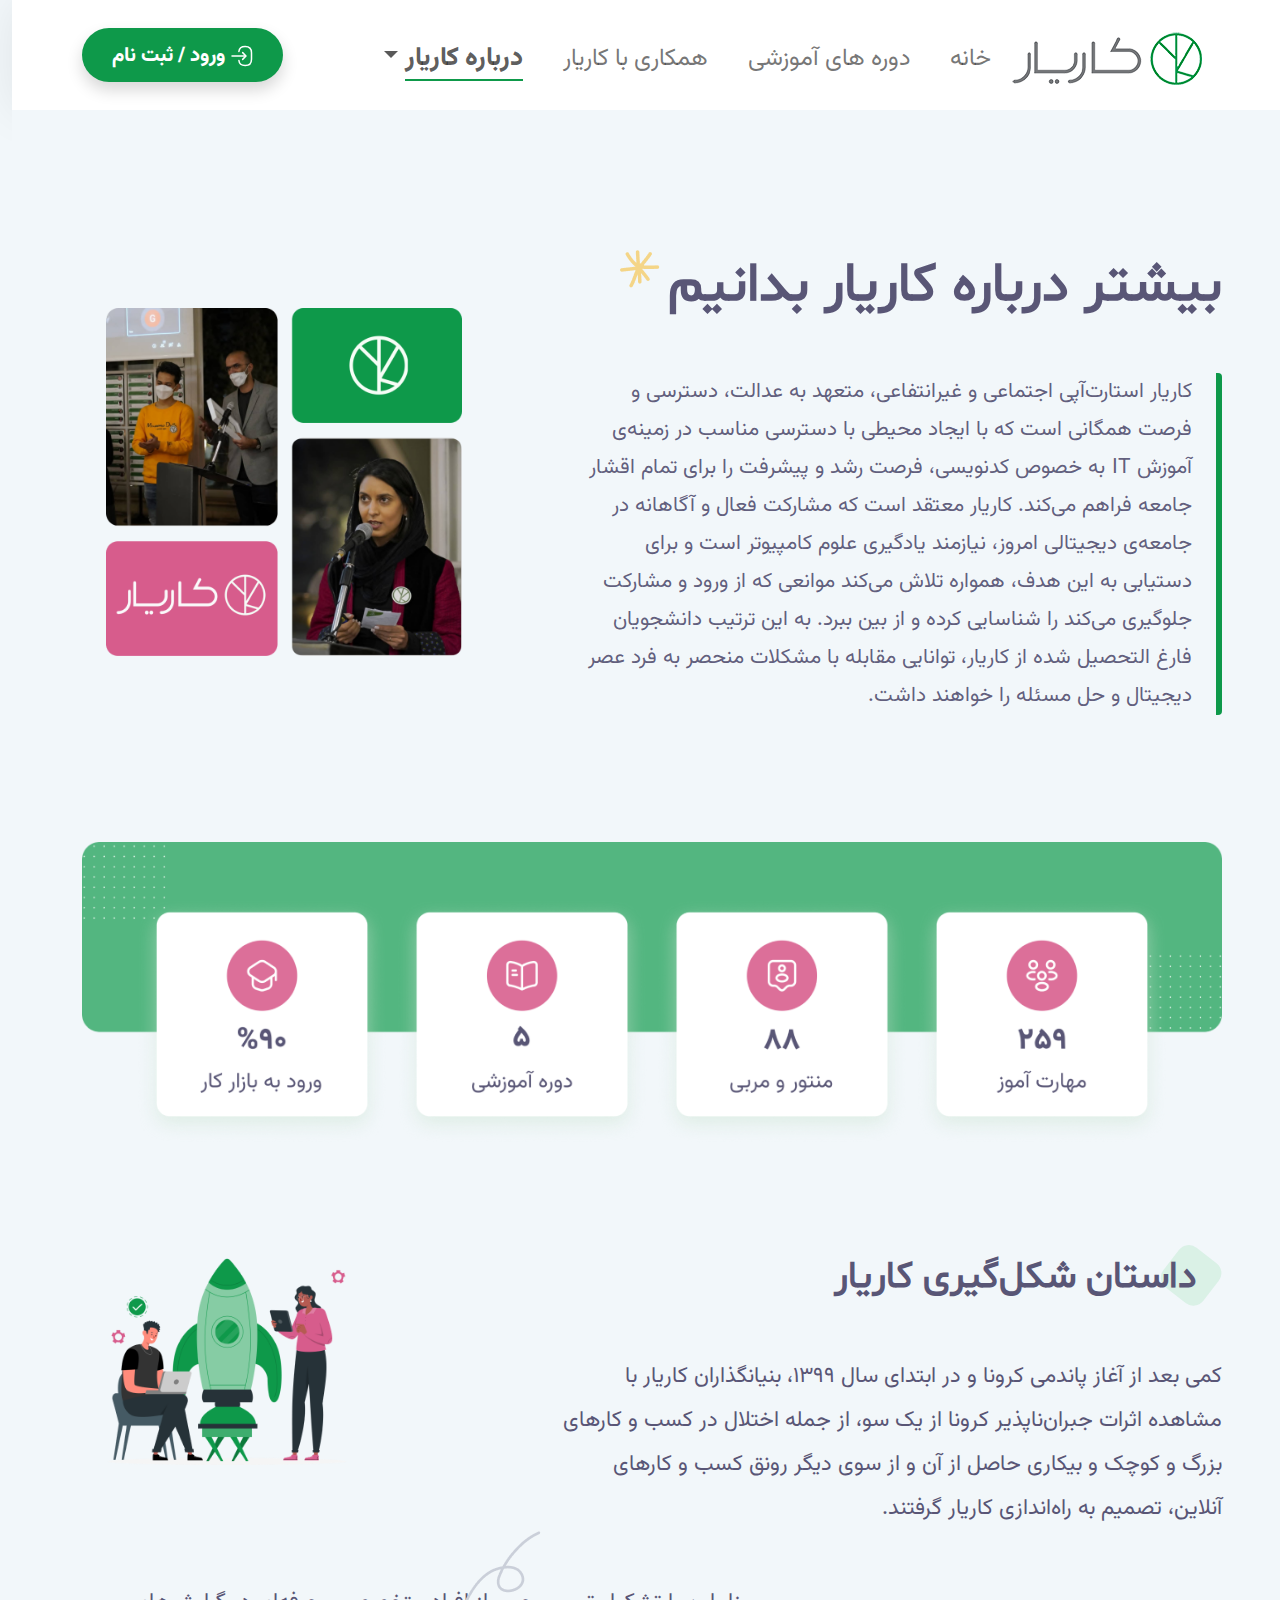
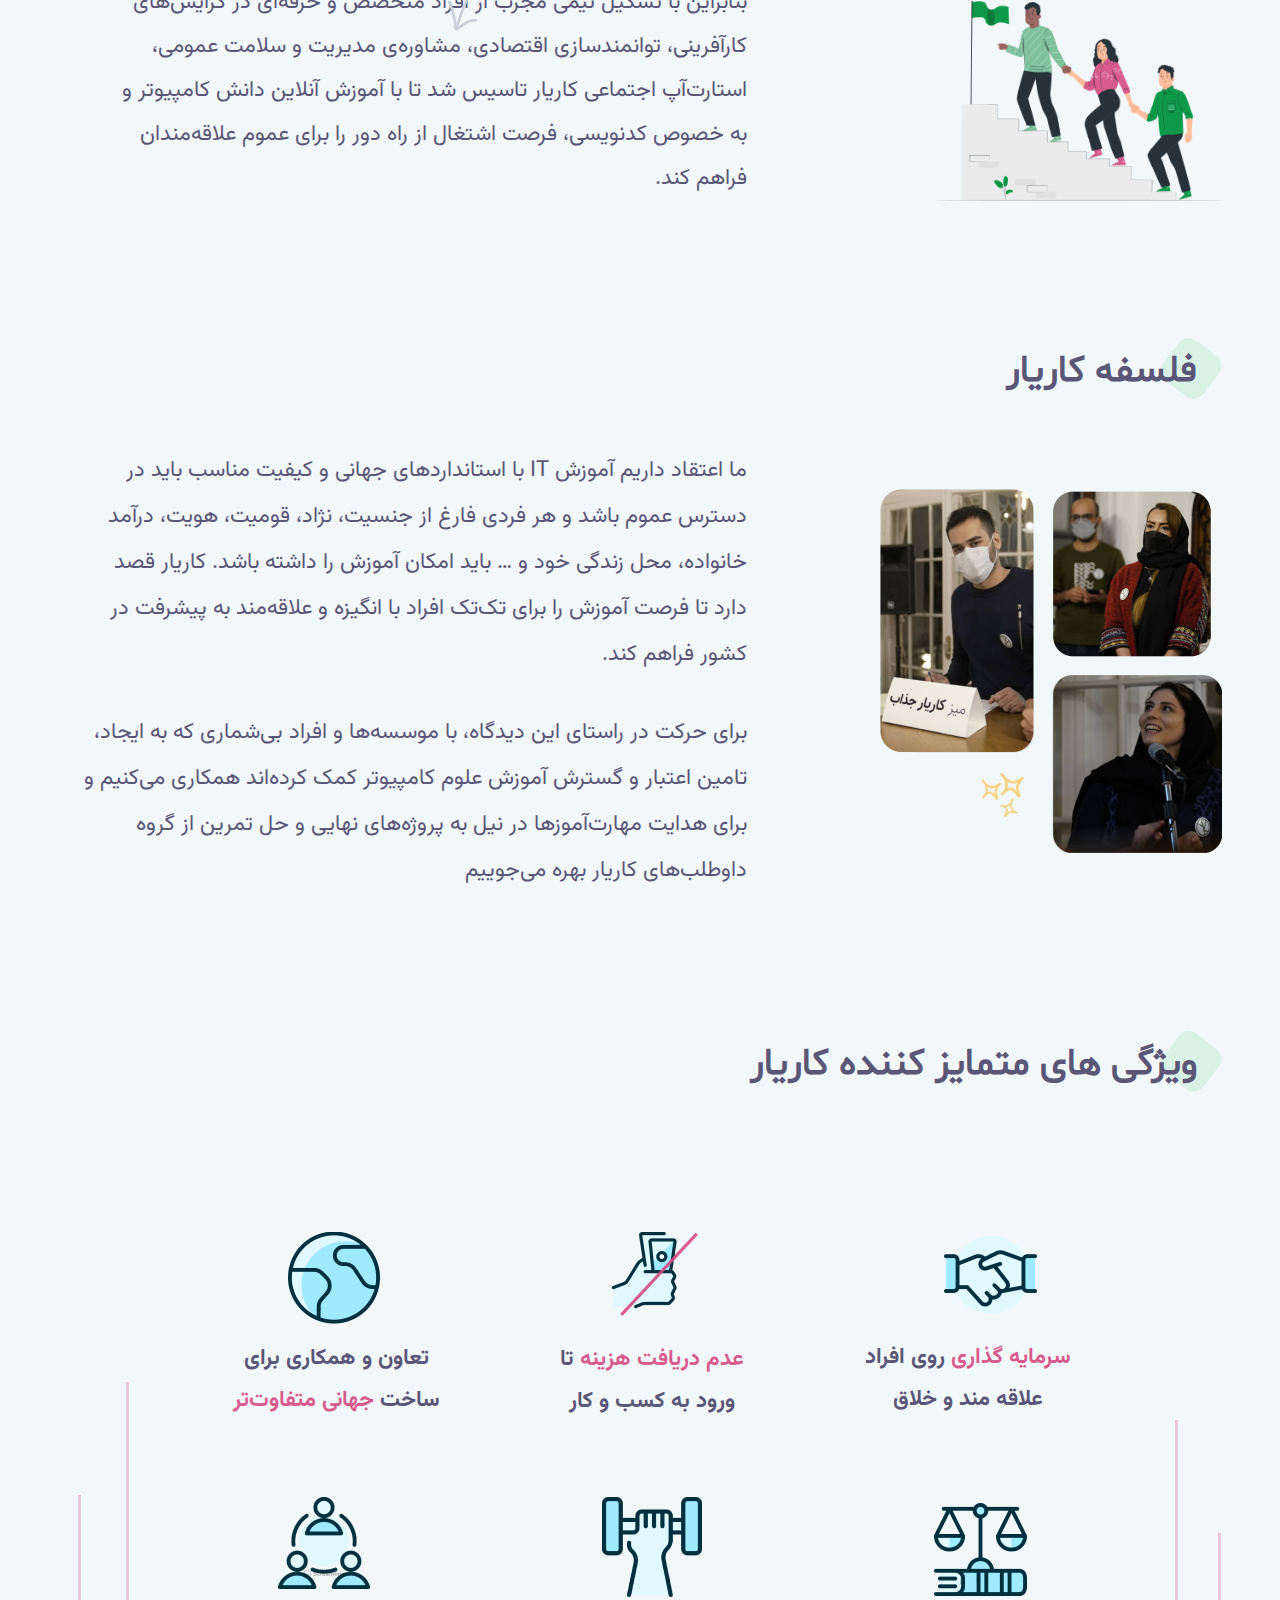
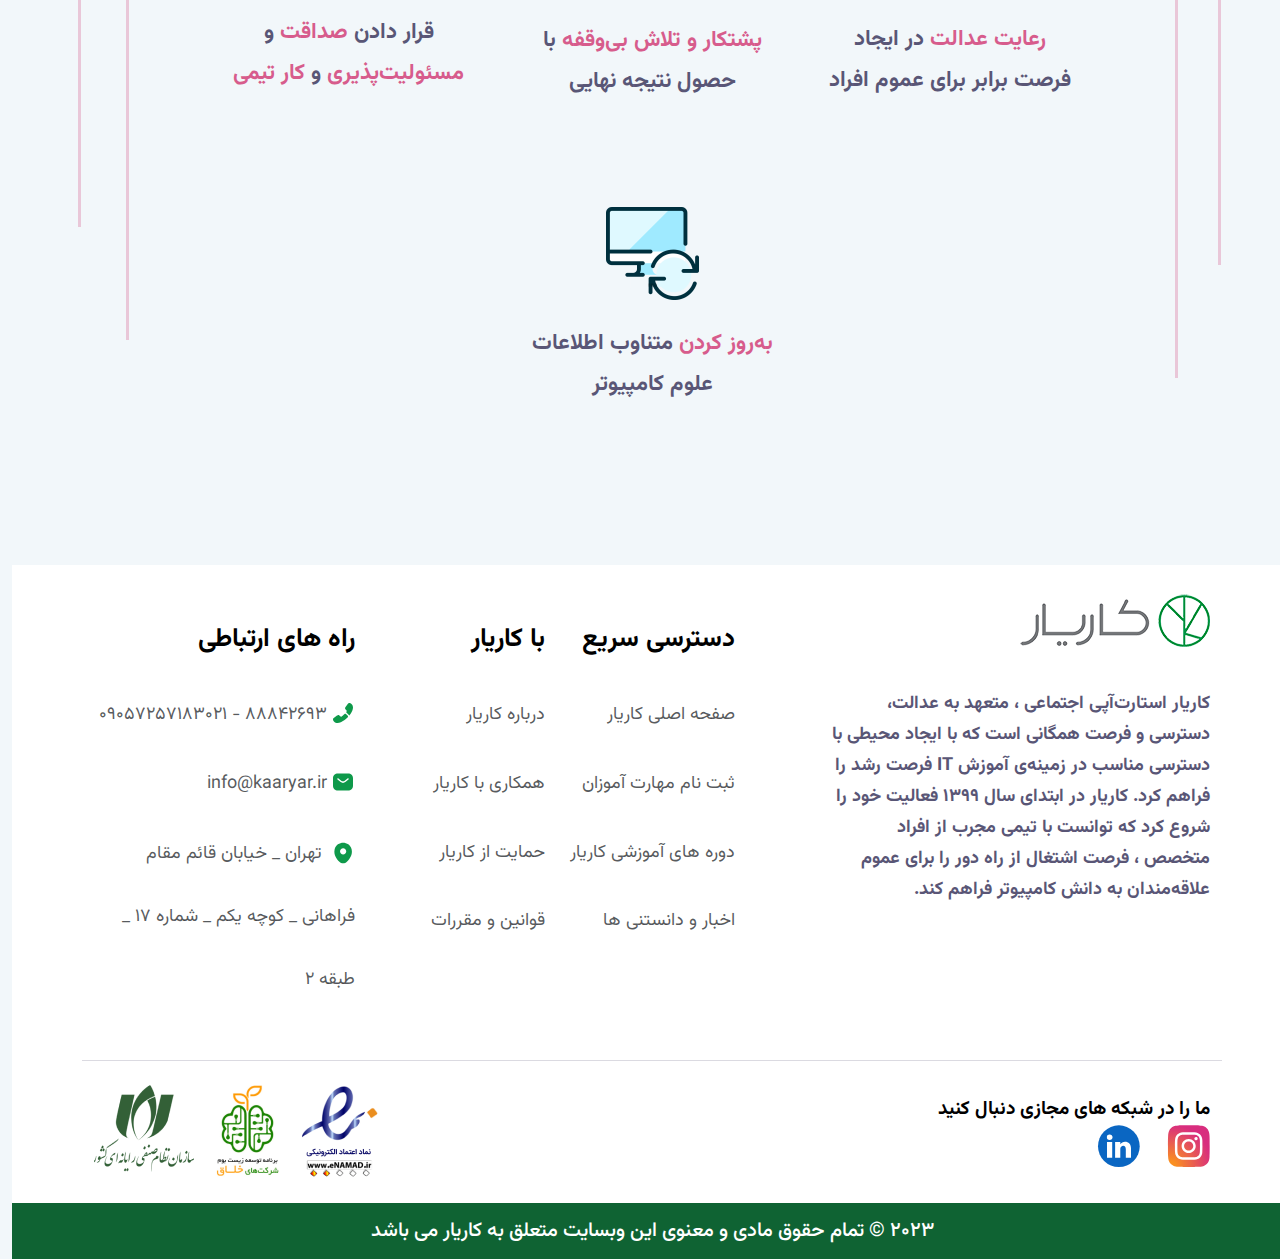
==== commit caf7c041: "Update about.html" ====
--- a/about.html
+++ b/about.html
@@ -87,8 +87,8 @@
             <div class="d-md-flex d-none align-content-end abuotSectionAImg">            
                 <img class=" img-fluid " src="picture/about/section a.png" alt="">
             </div>
-            <div class="d-flex d-md-none justify-content-center p-0 m-0  "> 
-                <div class="d-flex col-8"><img class="img-fluid abuotSectionAImg" src="picture/about/section-am.png" alt=""></div>      
+            <div class="d-flex d-md-none justify-content-center py-0 my-0 col-12  "> 
+                <div class="d-flex col-8 justify-content-center"><img class="img-fluid abuotSectionAImg" src="picture/about/section-am.png" alt=""></div>      
             </div>
         </div>
     </div>
--- a/css/style.css
+++ b/css/style.css
@@ -1,39 +1,116 @@
 @font-face {
-  font-family: vazirmatn;
+  font-family: Vazirmatn;
+  src: url("../font/vazirmatn/Vazirmatn-Thin.woff2") format("woff2"),
+    url("../font/vazirmatn/Vazirmatn-Thin.ttf") format("truetype");
+  font-weight: 100;
   font-style: normal;
-  src: url(../font/vazirmatn/Vazirmatn-Regular.woff2) format(woff2);
+  font-display: swap;
 }
+
 @font-face {
-  font-family: vazirmatn;
+  font-family: Vazirmatn;
+  src: url("../font/vazirmatn/Vazirmatn-ExtraLight.woff2") format("woff2"),
+    url("../font/vazirmatn/Vazirmatn-ExtraLight.ttf") format("truetype");
+  font-weight: 200;
   font-style: normal;
-  font-weight: bold;
-  src: url(../font/vazirmatn/Vazirmatn-Bold.woff2) format(woff2);
+  font-display: swap;
 }
+
 @font-face {
-  font-family: vazirmatn;
+  font-family: Vazirmatn;
+  src: url("../font/vazirmatn/Vazirmatn-Light.woff2") format("woff2"),
+    url("../font/vazirmatn/Vazirmatn-Light.ttf") format("truetype");
+  font-weight: 300;
   font-style: normal;
-  font-weight: bolder;
-  src: url(../font/vazirmatn/Vazirmatn-ExtraBold.woff2) format(woff2);
+  font-display: swap;
 }
+
 @font-face {
-  font-family: vazirmatn;
+  font-family: Vazirmatn;
+  src: url("../font/vazirmatn/Vazirmatn-Regular.woff2") format("woff2"),
+    url("../font/vazirmatn/Vazirmatn-Regular.ttf") format("truetype");
+  font-weight: 400;
   font-style: normal;
-  font-weight: lighter;
-  src: url(../font/vazirmatn/Vazirmatn-Light.woff2) format(woff2);
+  font-display: swap;
+}
+
+@font-face {
+  font-family: Vazirmatn;
+  src: url("../font/vazirmatn/Vazirmatn-Medium.woff2") format("woff2"),
+    url("../font/vazirmatn/Vazirmatn-Medium.ttf") format("truetype");
+  font-weight: 500;
+  font-style: normal;
+  font-display: swap;
+}
+
+@font-face {
+  font-family: Vazirmatn;
+  src: url("../font/vazirmatn/Vazirmatn-SemiBold.woff2") format("woff2"),
+    url("../font/vazirmatn/Vazirmatn-SemiBold.ttf") format("truetype");
+  font-weight: 600;
+  font-style: normal;
+  font-display: swap;
+}
+
+@font-face {
+  font-family: Vazirmatn;
+  src: url("../font/vazirmatn/Vazirmatn-Bold.woff2") format("woff2"),
+    url("../font/vazirmatn/Vazirmatn-Bold.ttf") format("truetype");
+  font-weight: 700;
+  font-style: normal;
+  font-display: swap;
+}
+
+@font-face {
+  font-family: Vazirmatn;
+  src: url("../font/vazirmatn/Vazirmatn-ExtraBold.woff2") format("woff2"),
+    url("../font/vazirmatn/Vazirmatn-ExtraBold.ttf") format("truetype");
+  font-weight: 800;
+  font-style: normal;
+  font-display: swap;
+}
+
+@font-face {
+  font-family: Vazirmatn;
+  src: url("../font/vazirmatn/Vazirmatn-Black.woff2") format("woff2"),
+    url("../font/vazirmatn/Vazirmatn-Black.ttf") format("truetype");
+  font-weight: 900;
+  font-style: normal;
+  font-display: swap;
 }
 
 @font-face {
   font-family: shabnam;
   font-style: normal;
-  src: url(../font/shabnam/Shabnam-FD.woff2) format(woff2);
+  src: url("../font/shabnam/Shabnam-FD.woff2") format("woff2");
 }
+
+@font-face {
+  font-family: IRANSans;
+  font-style: normal;
+  font-weight: bold;
+  src: url("../font/IRANSansWeb(FaNum)-Pack/fonts/eot/IRANSansWeb(FaNum)_Bold.eot");
+  src: url("../font/IRANSansWeb(FaNum)-Pack/fonts/eot/IRANSansWeb(FaNum)_Bold.eot?#iefix")
+      format("embedded-opentype"),
+    /* IE6-8 */
+      url("../font/IRANSansWeb(FaNum)-Pack/fonts/woff2/IRANSansWeb(FaNum)_Bold.woff2")
+      format("woff2"),
+    /* FF39+,Chrome36+, Opera24+*/
+      url("../font/IRANSansWeb(FaNum)-Pack/fonts/woff/IRANSansWeb(FaNum)_Bold.woff")
+      format("woff"),
+    /* FF3.6+, IE9, Chrome6+, Saf5.1+*/
+      url("../font/IRANSansWeb(FaNum)-Pack/fonts/ttf/IRANSansWeb(FaNum)_Bold.ttf")
+      format("truetype");
+}
+
+
 
 body {
   direction: rtl;
   margin: 0px;
   padding: 0px;
   border: 0cm;
-  background-color: #F2F7FA;
+  background-color: #f2f7fa;
 }
 a {
   text-decoration: none;
@@ -77,7 +154,7 @@
     line-height: 70px !important;
     letter-spacing: 0em !important;
   }
-  .activeHeader2{
+  .activeHeader2 {
     color: #0e994a !important;
     font-family: "Vazirmatn" !important;
     font-size: 26px !important;
@@ -85,8 +162,6 @@
     line-height: 70px !important;
     letter-spacing: 0em !important;
     height: 70px !important;
-
-
   }
   .notActiveHeader {
     font-family: "Vazirmatn";
@@ -105,14 +180,14 @@
     color: #0000008a;
     height: 70px !important;
   }
-  .dropdown-item1{
-    border-bottom:  1px solid rgba(0, 0, 0, 0.2);
-  }
-  .dropdown-menu{
-border-radius: 0px;
-border: none;
-margin: 0px;
-padding: 0px;
+  .dropdown-item1 {
+    border-bottom: 1px solid rgba(0, 0, 0, 0.2);
+  }
+  .dropdown-menu {
+    border-radius: 0px;
+    border: none;
+    margin: 0px;
+    padding: 0px;
   }
   .btnGreen {
     background: #0e994a;
@@ -120,37 +195,37 @@
     border-radius: 30px;
     height: 54px;
     width: 201px;
-    font-family: 'Vazirmatn';
+    font-family: "Vazirmatn";
     font-style: normal;
     font-weight: 800;
     font-size: 20px;
     line-height: 54px;
-    color: #FFFFFF;
+    color: #ffffff;
   }
   .btnGreen:hover {
     box-shadow: 0px 8px 16px rgba(0, 0, 0, 0.16);
     border-radius: 30px;
     height: 54px;
     width: 201px;
-    font-family: 'Vazirmatn';
+    font-family: "Vazirmatn";
     font-style: normal;
     font-weight: 800;
     font-size: 20px;
-    line-height: 31px;
-    color: #FFFFFF;
-    padding-top: 10px;
+    line-height: 54px;
+    color: #ffffff;
     background: #11783d !important;
   }
   .btnGreen:active {
-    color: #ffffff !important;
-    font-family: 'Vazirmatn';
-    font-size: 20px !important;
-    font-weight: 800;
-    letter-spacing: 0em;
-    box-shadow: 0px 8px 16px 0px #00000029;
-    margin: 23px 12px;
+    box-shadow: 0px 8px 16px rgba(0, 0, 0, 0.16) !important;
+    border-radius: 30px;
     height: 54px;
     width: 201px;
+    font-family: "Vazirmatn";
+    font-style: normal;
+    font-weight: 800;
+    font-size: 20px;
+    line-height: 54px;
+    color: #ffffff !important;
     background: #11783d !important;
   }
   #navbarToggler .nav-link {
@@ -214,7 +289,7 @@
     padding-top: 36px;
   }
   .iconNumber {
-    font-family: Vazirmatn;
+    font-family: "IRANSans";
     font-style: normal;
     font-weight: 800;
     font-size: 28px;
@@ -239,7 +314,7 @@
     text-align: center;
     color: #ffffff;
   }
-  .sectionABtnG:hover  {
+  .sectionABtnG:hover {
     margin-top: 40px;
     margin-bottom: 40px;
     width: 259px;
@@ -254,7 +329,7 @@
     text-align: center;
     color: #ffffff;
   }
-   .sectionABtnG:active{
+  .sectionABtnG:active {
     margin-top: 40px;
     margin-bottom: 40px;
     width: 259px;
@@ -267,7 +342,8 @@
     font-size: 24px;
     line-height: 38px;
     text-align: center;
-    color: #ffffff !important;  }
+    color: #ffffff !important;
+  }
   .sectionABtnW {
     width: 259px;
     height: 56px;
@@ -591,10 +667,7 @@
     /* padding-top: 100px; */
     background-color: #f2f7fa;
     margin-top: 130px;
-
-  }
-
-
+  }
 
   .sectionE {
     padding-top: 100px;
@@ -858,7 +931,7 @@
   .sectionH .questionBox {
     padding-top: 0px;
   }
-  .acco{
+  .acco {
     /* padding-top: 35px; */
   }
   .sectionH .accordion-button {
@@ -1050,7 +1123,7 @@
     border-radius: 32px;
     padding: 23px 23px 26px 23px;
   }
-  .margin{
+  .margin {
     padding-top: 113px;
     padding-bottom: 100px;
   }
@@ -1136,6 +1209,9 @@
     height: 56px;
     border: 2px solid #999ca6;
     border-radius: 10px;
+  }
+  input:focus::placeholder {
+    color: transparent !important;
   }
   ::placeholder {
     font-family: "Vazirmatn" !important;
@@ -1146,6 +1222,7 @@
     color: #8e8c9f !important;
     padding-right: 0px !important;
   }
+
   input[type="text"] {
     padding-right: 46px !important;
     font-family: "Vazirmatn";
@@ -1297,7 +1374,6 @@
     background-color: #ffffff;
   }
 
-
   /* -----------------------end of signin page------------------- */
 }
 @media (max-width: 767px) {
@@ -1328,7 +1404,7 @@
     line-height: 40px !important;
     letter-spacing: 0em !important;
   }
-  .activeHeader2{
+  .activeHeader2 {
     color: #0e994a !important;
     font-family: "Vazirmatn" !important;
     font-size: 18px !important;
@@ -1336,8 +1412,6 @@
     line-height: 40px !important;
     letter-spacing: 0em !important;
     height: 40px !important;
-
-
   }
   .notActiveHeader {
     font-family: "Vazirmatn";
@@ -1357,16 +1431,16 @@
     color: #0000008a;
     height: 40px !important;
   }
-  .dropdown-item1{
-    border-bottom:  1px solid rgba(0, 0, 0, 0.2);
-  }
-  .dropdown-menu{
-border-radius: 0px;
-border: none;
-margin: 0px;
-padding: 0px;
-  }
-  .btnGreen a{
+  .dropdown-item1 {
+    border-bottom: 1px solid rgba(0, 0, 0, 0.2);
+  }
+  .dropdown-menu {
+    border-radius: 0px;
+    border: none;
+    margin: 0px;
+    padding: 0px;
+  }
+  .btnGreen a {
     padding: 0px;
     margin: 0px;
   }
@@ -1464,7 +1538,7 @@
   }
 
   .iconNumber {
-    font-family: "Vazirmatn";
+    font-family: "IRANSans";
     font-style: normal;
     font-weight: 800;
     font-size: 20px;
@@ -1502,36 +1576,37 @@
   }
   .sectionABtnG:hover {
     margin-top: 1px;
+    margin-bottom: 25px;
+    width: 251px;
+    height: 50px;
+    background: #11783d;
+    border-radius: 32px;
+    font-family: "Vazirmatn";
+    font-style: normal;
+    font-weight: 600;
+    font-size: 21px;
+    line-height: 34px;
     text-align: center;
-    width: 251px;
-    height: 50.2px;
-    background: #11783d ;
-    border-radius: 50.2px;
-    font-family: "Vazirmatn";
-    font-style: normal;
-    font-weight: 600;
-    font-size: 21.9625px;
-    line-height: 34px;
     color: #ffffff !important;
   }
   .sectionABtnG:active {
     margin-top: 1px;
+    margin-bottom: 25px;
+    width: 251px;
+    height: 50px;
+    background: #11783d;
+    border-radius: 32px;
+    font-family: "Vazirmatn";
+    font-style: normal;
+    font-weight: 600;
+    font-size: 21px;
+    line-height: 34px;
     text-align: center;
-    width: 251px;
-    height: 50.2px;
-    background: #11783d !important;
-    border-radius: 50.2px;
-    font-family: "Vazirmatn";
-    font-style: normal;
-    font-weight: 600;
-    font-size: 21.9625px;
-    line-height: 34px;
     color: #ffffff !important;
   }
 
-
   .sectionABtnW {
-    margin-top:0px;
+    margin-top: 0px;
     width: 251px;
     height: 50.2px;
     border: 3.1375px solid #0e994a;
@@ -1649,9 +1724,8 @@
     z-index: 0 !important;
     top: 00px;
   }
-  .greenDot img{
+  .greenDot img {
     max-width: 58px;
-
   }
 
   .sectionBTitr {
@@ -2139,7 +2213,7 @@
   .bgW {
     background-color: #ffffff !important;
   }
-  .acco{
+  .acco {
     padding-top: 35px;
   }
 
@@ -2285,6 +2359,15 @@
     color: #000000;
     margin-bottom: 24px !important;
   }
+  .titraccfooter {
+    font-family: "Vazirmatn";
+    font-style: normal;
+    font-weight: 600;
+    font-size: 20px;
+    line-height: 160.75%;
+    color: #000000;
+    margin-bottom: 24px !important;
+  }
   /* .footer li {
     font-family: "Vazirmatn";
     font-style: normal;
@@ -2364,7 +2447,7 @@
     border-radius: 32px;
     padding: 23px 23px 26px 23px;
   }
-  .margin{
+  .margin {
     padding-top: 80px;
     padding-bottom: 98px;
   }
@@ -2638,8 +2721,11 @@
   #sign .bottonB:hover {
     background-color: #ffffff;
   }
-  .footerSocial{
-     margin-bottom: 40px !important;
+  .footerSocial {
+    margin-bottom: 40px !important;
+  }
+  .footerUl {
+    margin-bottom: 40px !important;
   }
   /* -----------------------end of signin page------------------- */
 }
--- a/css/style3.css
+++ b/css/style3.css
@@ -1,32 +1,4 @@
-@font-face {
-  font-family: vazirmatn;
-  font-style: normal;
-  src: url(../font/vazirmatn/Vazirmatn-Regular.woff2) format(woff2);
-}
-@font-face {
-  font-family: vazirmatn;
-  font-style: normal;
-  font-weight: bold;
-  src: url(../font/vazirmatn/Vazirmatn-Bold.woff2) format(woff2);
-}
-@font-face {
-  font-family: vazirmatn;
-  font-style: normal;
-  font-weight: bolder;
-  src: url(../font/vazirmatn/Vazirmatn-ExtraBold.woff2) format(woff2);
-}
-@font-face {
-  font-family: vazirmatn;
-  font-style: normal;
-  font-weight: lighter;
-  src: url(../font/vazirmatn/Vazirmatn-Light.woff2) format(woff2);
-}
-
-@font-face {
-  font-family: shabnam;
-  font-style: normal;
-  src: url(../font/shabnam/Shabnam-FD.woff2) format(woff2);
-}
+
 * {
   margin: 0px;
   padding: 0px;
@@ -222,8 +194,7 @@
     color: rgba(89, 86, 118, 0.95);
   }
   .abuotSectionAImg {
-    width: 66.8vw;
-    margin-right: 16.5vw;
+    /* width: 66.8vw; */
     margin-top: 40px;
   }
   .numberImageHolder {
